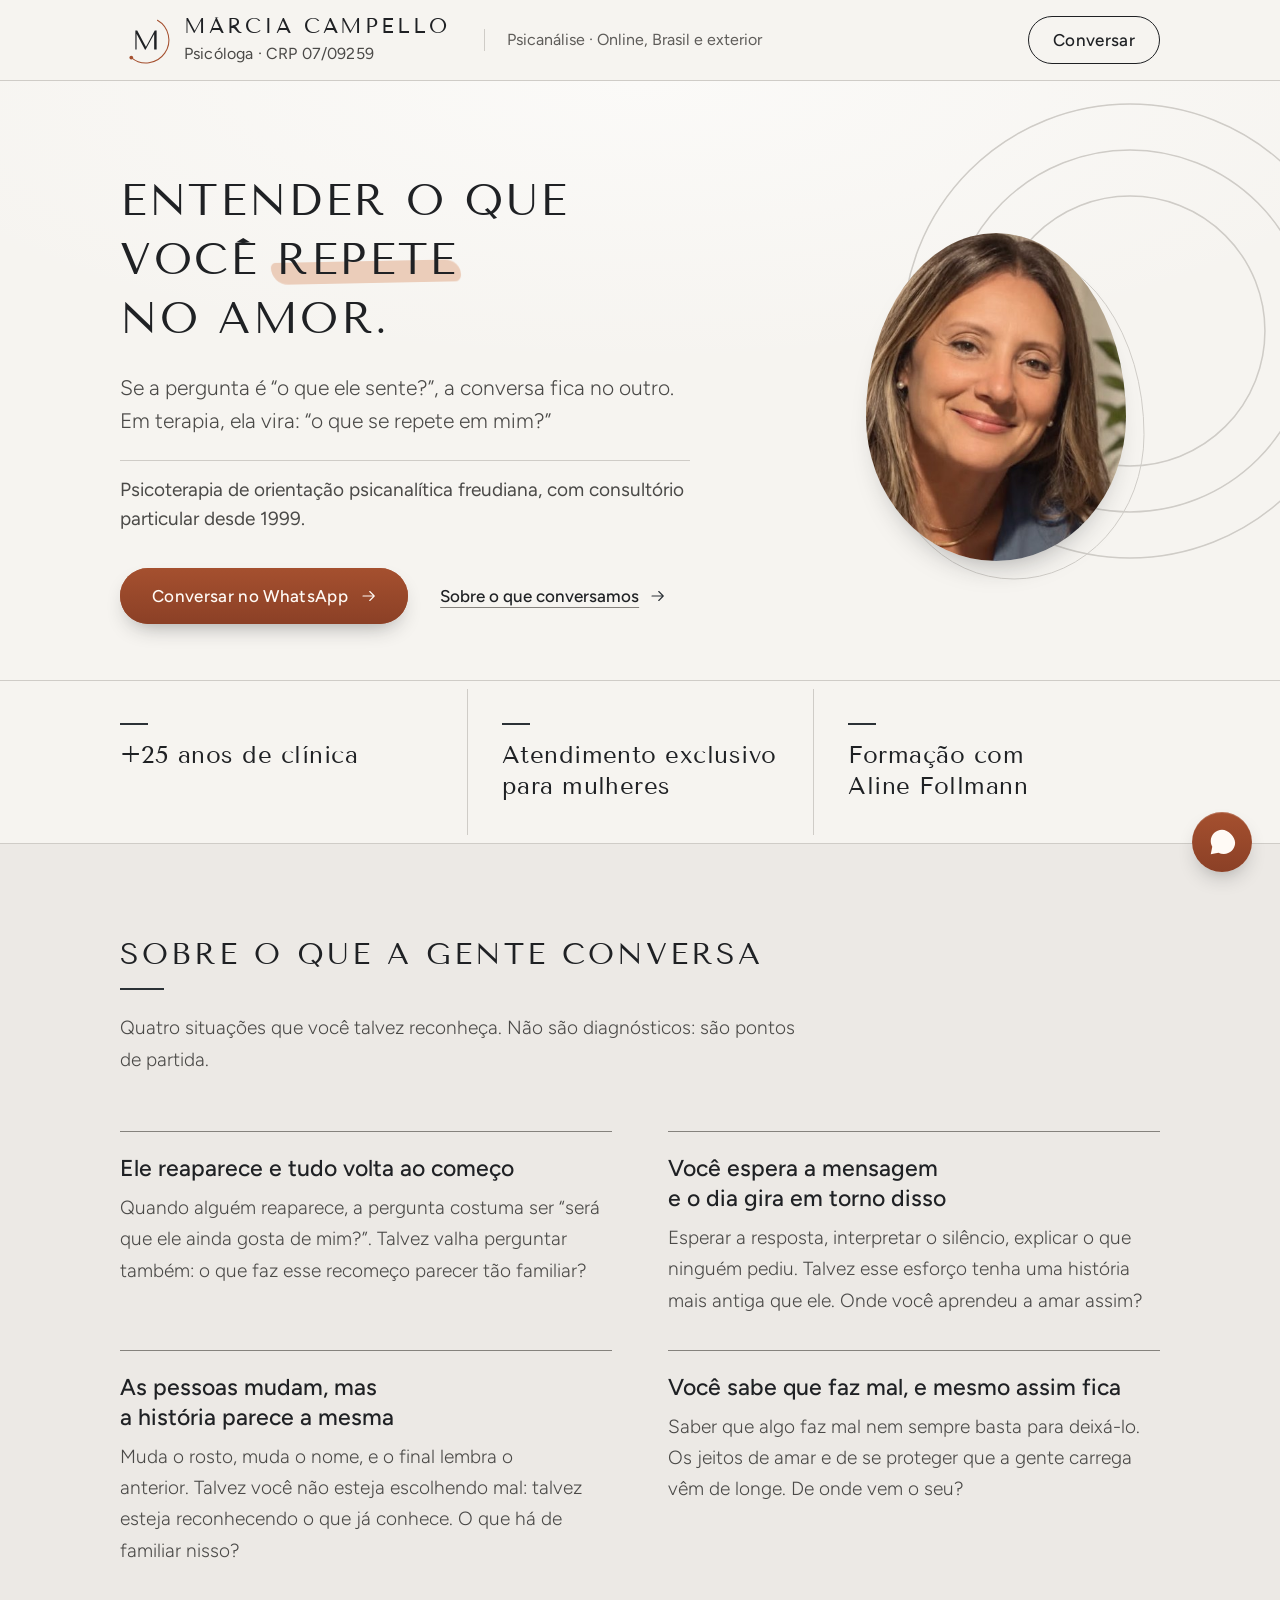
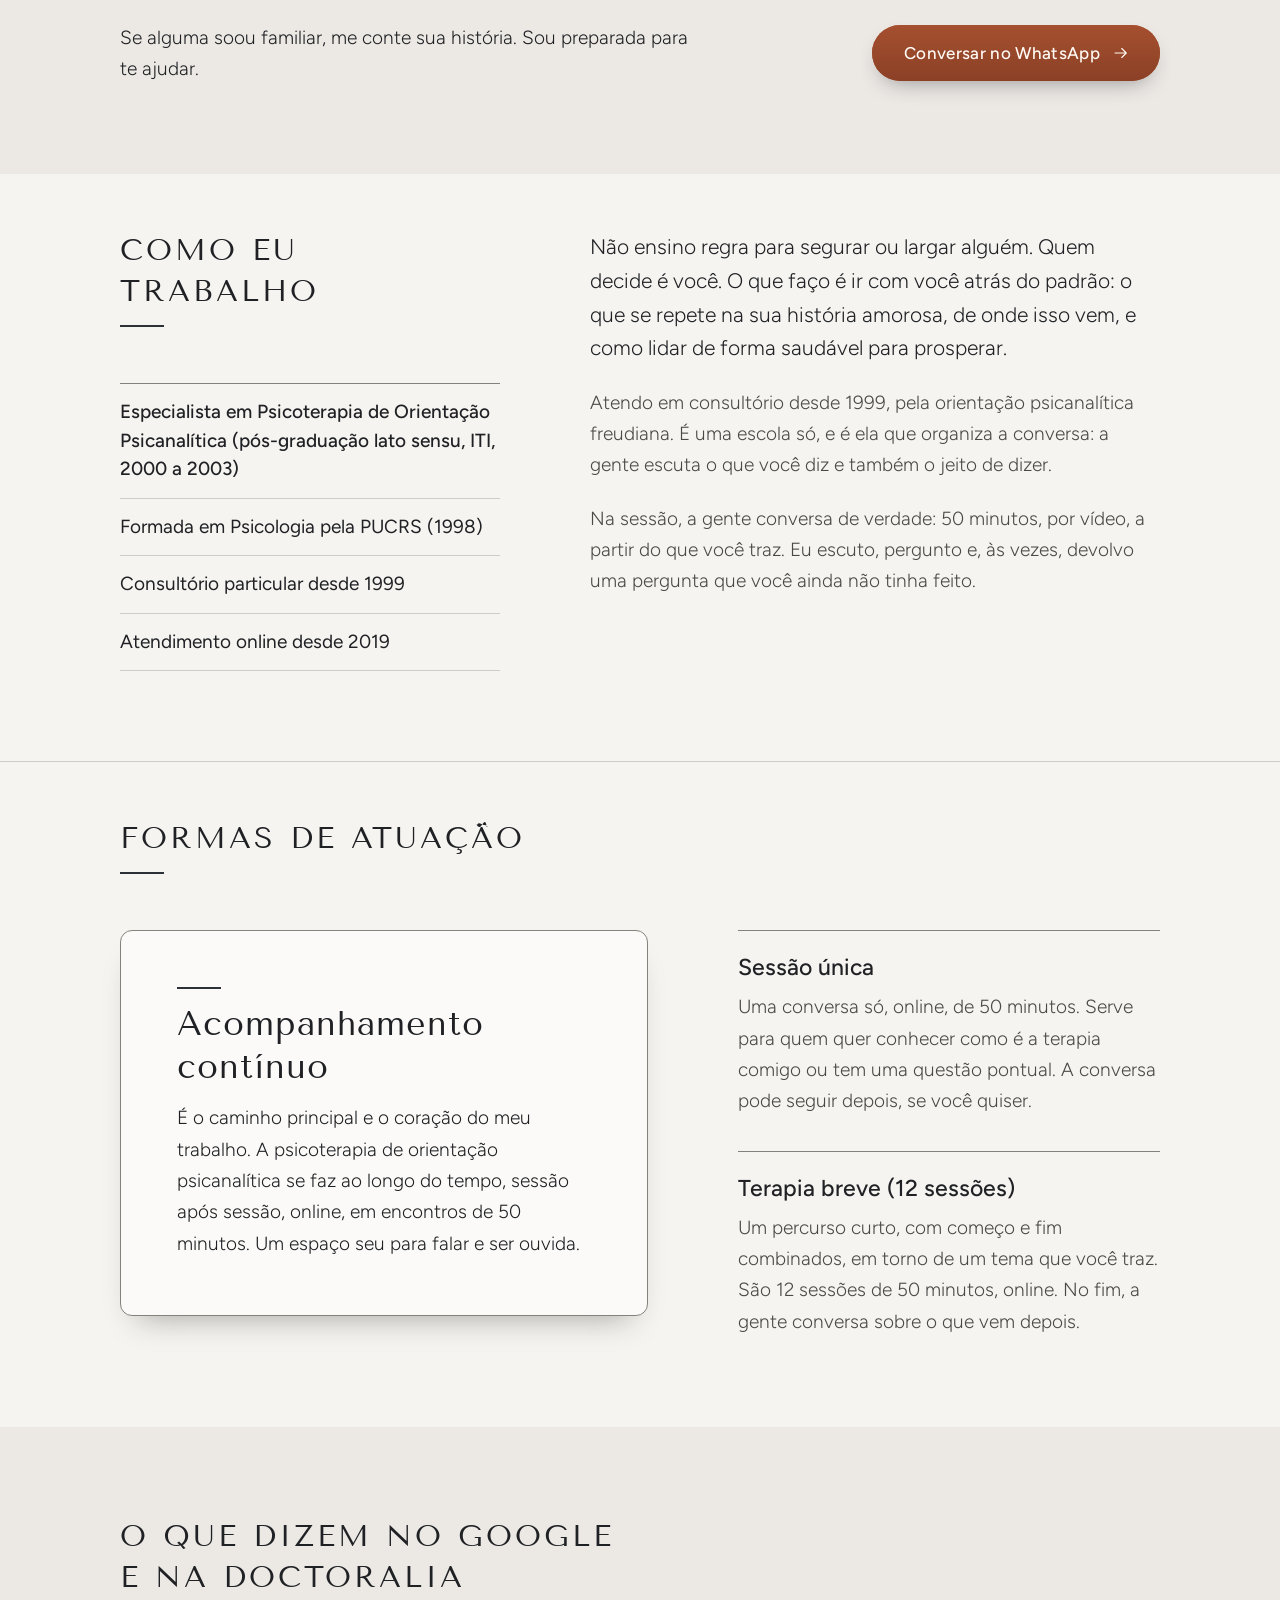
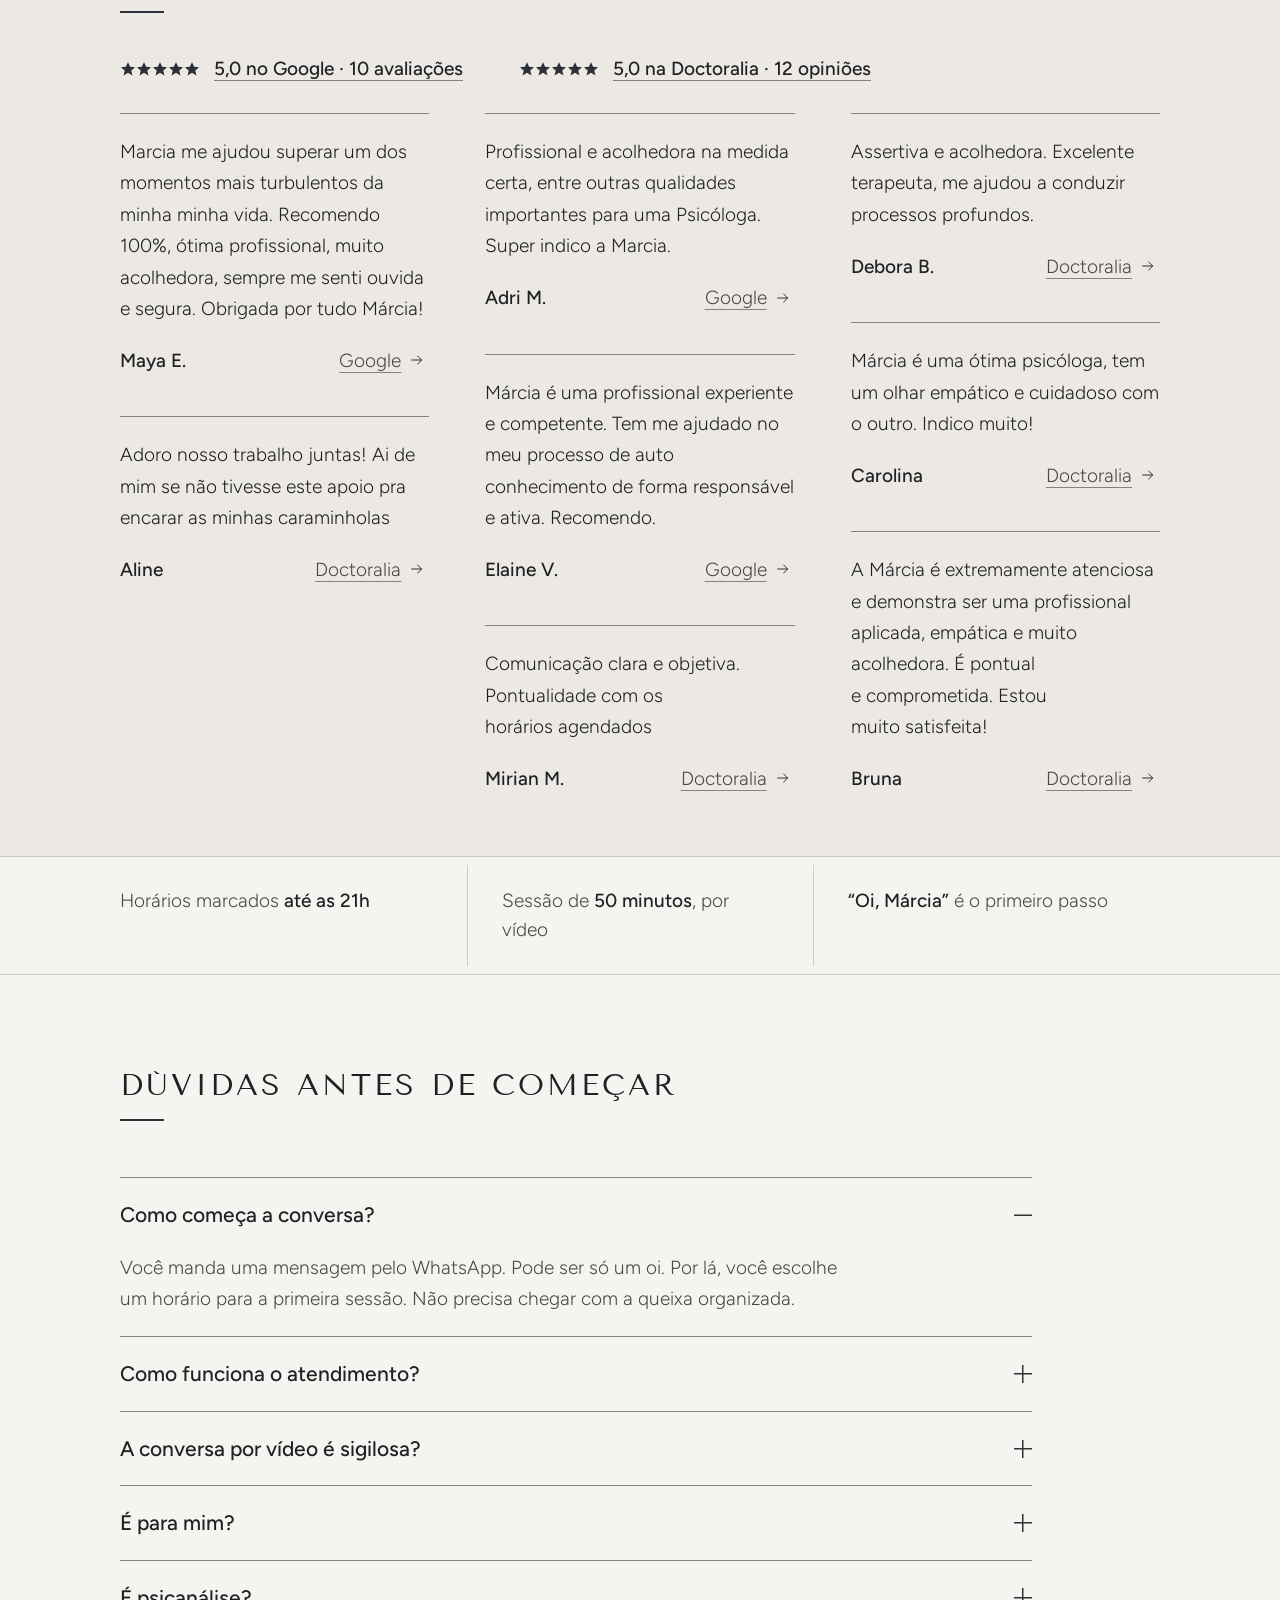
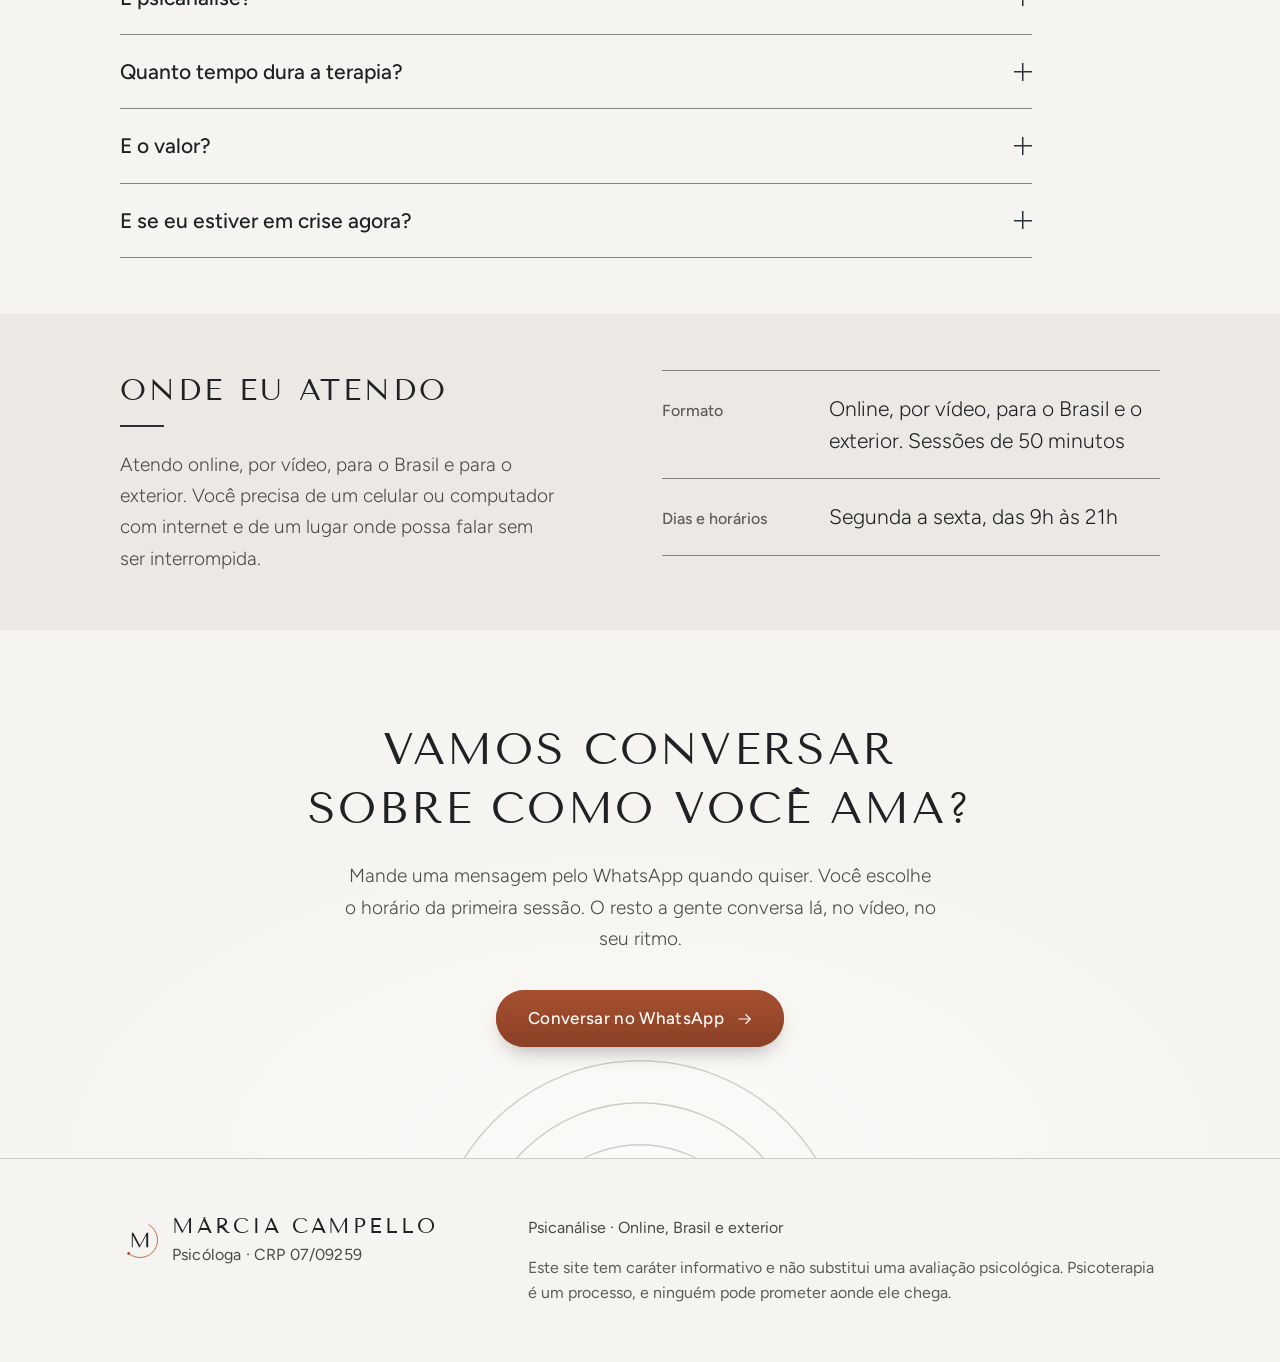
==== index.html @ edd33355 "proposta de cores e imagens" ====
<!doctype html>
<html lang="pt-BR">
<head>
<meta charset="utf-8">
<meta name="viewport" content="width=device-width, initial-scale=1">
<title>Márcia Campello, Psicóloga | Orientação psicanalítica</title>
<!--
Função: site da Márcia Campello (psicóloga, CRP 07/09259), página única na espinha do blueprint de LP de médico. Rodadas 1 a 6: espinha completa (header, hero, autoridade, servicos, porque, formas, prova, beneficios, faq, local, cta-final e rodape; a prova saiu na rodada 4 e voltou na 5 com as avaliações públicas do Google e da Doctoralia, a pedido do Felipe, 20/10/2026), mais o widget de WhatsApp. O texto mora em copy.md (um bloco ## chave por pedaço) e o gabarito verifica.py cobra que o que está aqui bate com ele.
Data: 2026-10-13. Marca: external/doctors/marcia/wiki/concepts/marca-marcia (tokens.css copiado para assets/tokens.css, copia de deploy, não se edita aqui).
Preview com noindex. O noindex sai por último, junto com o domínio.
-->
<meta name="description" content="Psicóloga Márcia Campello (CRP 07/09259). Psicoterapia de orientação psicanalítica para mulheres que querem entender o amor. Online, Brasil e exterior.">
<meta name="robots" content="noindex, nofollow">
<meta name="theme-color" content="#F6F4F0">
<link rel="canonical" href="https://fcamara1109.github.io/marcia-lp/">
<link rel="icon" type="image/svg+xml" href="assets/favicon.svg">
<link rel="icon" type="image/png" sizes="32x32" href="assets/favicon-32.png">
<link rel="apple-touch-icon" href="assets/favicon-180.png">
<meta property="og:type" content="website">
<meta property="og:locale" content="pt_BR">
<meta property="og:site_name" content="Márcia Campello">
<meta property="og:title" content="Entender o que você repete no amor | Márcia Campello, Psicóloga">
<meta property="og:description" content="Psicoterapia de orientação psicanalítica, com consultório desde 1999. Márcia Campello, Psicóloga, CRP 07/09259. Online, Brasil e exterior.">
<meta property="og:url" content="https://fcamara1109.github.io/marcia-lp/">
<meta property="og:image" content="https://fcamara1109.github.io/marcia-lp/assets/og-marcia-1200x630.png">
<meta property="og:image:width" content="1200">
<meta property="og:image:height" content="630">
<meta name="twitter:card" content="summary_large_image">
<meta name="twitter:title" content="Entender o que você repete no amor | Márcia Campello, Psicóloga">
<meta name="twitter:description" content="Psicoterapia de orientação psicanalítica, com consultório desde 1999. Márcia Campello, Psicóloga, CRP 07/09259. Online, Brasil e exterior.">
<meta name="twitter:image" content="https://fcamara1109.github.io/marcia-lp/assets/og-marcia-1200x630.png">

<!-- GTM-PONTO-DE-INSERCAO (head): ainda sem container. Quando o container existir, colar aqui o script do GTM e, logo depois da abertura do body, o noscript. Anotado no README. -->

<link rel="preload" href="assets/fonts/TenorSans.ttf" as="font" type="font/ttf" crossorigin>
<link rel="preload" href="assets/fonts/Figtree.ttf" as="font" type="font/ttf" crossorigin>
<link rel="stylesheet" href="assets/tokens.css">
<noscript><style>button[data-wa],.wafloat{display:none!important}.sticky{display:flex!important}body{padding-bottom:calc(var(--sticky-h) + env(safe-area-inset-bottom))!important}</style></noscript>
<style>
@font-face{font-family:'Tenor Sans';src:url('assets/fonts/TenorSans.ttf') format('truetype');font-weight:400;font-style:normal;font-display:swap}
@font-face{font-family:'Figtree';src:url('assets/fonts/Figtree.ttf') format('truetype');font-weight:300 900;font-style:normal;font-display:swap}

/* ---------- base ---------- */
*{box-sizing:border-box}
html{-webkit-text-size-adjust:100%;scroll-behavior:smooth;scroll-padding-top:96px;scrollbar-color:var(--marcia-hair-forte) var(--marcia-paper-2)}
body{margin:0;background:var(--marcia-paper);color:var(--marcia-ink);font-family:var(--marcia-body);font-weight:var(--marcia-peso-corpo);font-size:var(--marcia-t-corpo);line-height:var(--marcia-lh-corpo);-webkit-font-smoothing:antialiased;font-synthesis:none;padding-bottom:calc(var(--sticky-h) + env(safe-area-inset-bottom))}
::selection{background:var(--marcia-highlight);color:var(--marcia-ink)}
:focus-visible{outline:3px solid var(--marcia-ink);outline-offset:3px}
img{max-width:100%;height:auto}
svg{display:block}
p{margin:0 0 1.1em;max-width:62ch;text-wrap:pretty}
a{color:var(--marcia-accent-deep);text-underline-offset:.2em;text-decoration-thickness:1px}
button{font:inherit;color:inherit}
:root{
  --sticky-h:76px;
  --site-t-item:23px;          /* degrau proprio do site: titulo de item, entre o corpo (19) e o h2 (22 a 30), a 2px ou mais de cada vizinho */
  --wrap-pad:clamp(16px,4vw,40px);
}
.wrap{max-width:1120px;margin:0 auto;padding:0 var(--wrap-pad)}
.pular{position:absolute;left:-9999px;top:8px;z-index:100;background:var(--marcia-ink);color:var(--marcia-paper);padding:12px 18px;border-radius:var(--marcia-r-campo)}
.pular:focus{left:12px}

/* ---------- tipos ---------- */
h1,h2{margin:0;font-family:var(--marcia-display);font-weight:400;text-transform:uppercase;text-wrap:balance;line-height:var(--marcia-lh-titulo)}
h1{font-size:var(--marcia-t-display);letter-spacing:var(--marcia-track-titulo)}
h2{font-size:var(--marcia-t-h2);letter-spacing:var(--marcia-track-h2)}
h3{margin:0 0 var(--marcia-e-1);font-family:var(--marcia-body);font-weight:var(--marcia-peso-botao);font-size:var(--site-t-item);line-height:1.3;text-wrap:balance}
.lede{font-size:var(--marcia-t-lede);line-height:1.6;color:var(--marcia-ink-2)}
.leg{font-size:var(--marcia-t-legenda);line-height:var(--marcia-lh-legenda);font-weight:var(--marcia-peso-legenda);color:var(--marcia-ink-3)}

/* marca-texto: uma palavra por titulo. Entra uma vez, na carga, e para */
.mt{position:relative;display:inline-block;z-index:0;white-space:nowrap}
.mt::before{content:"";position:absolute;z-index:-1;left:-.12em;right:-.06em;bottom:.1em;height:.5em;background:var(--marcia-highlight);border-radius:.15em .5em .2em .55em;transform:rotate(-1.1deg)}
.js .mt::before{animation:mt-entra 1s .3s var(--marcia-ease) both}
@keyframes mt-entra{from{transform:rotate(-1.1deg) scaleX(0);transform-origin:left center}to{transform:rotate(-1.1deg) scaleX(1);transform-origin:left center}}

/* ---------- botao: capsula terracota, um por dobra ---------- */
.btn{position:relative;isolation:isolate;display:inline-flex;align-items:center;justify-content:center;gap:12px;min-height:var(--marcia-toque);padding:17px 30px 17px 32px;border:0;border-radius:var(--marcia-r-btn);font-family:var(--marcia-body);font-weight:var(--marcia-peso-botao);font-size:var(--marcia-t-botao);line-height:1.3;letter-spacing:.02em;color:var(--marcia-on-accent);background-color:var(--marcia-accent);box-shadow:var(--marcia-sombra-btn);cursor:pointer;text-decoration:none;white-space:nowrap;transition:transform var(--marcia-dur) var(--marcia-ease),box-shadow var(--marcia-dur) var(--marcia-ease)}
.btn::before,.btn::after{content:"";position:absolute;inset:0;border-radius:inherit;z-index:-1}
.btn::before{background:var(--marcia-cta-gradient)}
.btn::after{background:var(--marcia-cta-gradient-hover);opacity:0;transition:opacity var(--marcia-dur) var(--marcia-ease)}
.btn:hover{transform:translateY(-2px);box-shadow:var(--marcia-sombra-btn-hover)}
.btn:hover::after{opacity:1}
.btn .seta-b{width:18px;height:18px;flex:none;transition:transform var(--marcia-dur) var(--marcia-ease)}
.btn:hover .seta-b{transform:translateX(4px)}
@media (max-width:480px){.btn{white-space:normal}}
/* link de apoio: texto em tinta, seta em grafite (um dos dois detalhes de grafite da dobra) */
.link-seta{display:inline-flex;align-items:center;gap:10px;min-height:var(--marcia-toque);padding:0 4px;color:var(--marcia-ink);font-size:var(--marcia-t-botao);font-weight:var(--marcia-peso-botao);line-height:1.2;text-decoration:underline;text-decoration-color:var(--marcia-hair-forte);text-decoration-thickness:1px;text-underline-offset:.3em}
.link-seta:hover{text-decoration-thickness:2px}
.link-seta .seta{width:18px;height:18px;flex:none;color:var(--marcia-graphite);transition:transform var(--marcia-dur) var(--marcia-ease)}
.link-seta:hover .seta{transform:translateX(4px)}
.filete-g{display:block;width:44px;height:2px;margin:var(--marcia-e-2) 0 0;background:var(--marcia-graphite)}

/* ---------- wordmark e header ---------- */
.wm{display:inline-block;--wm:21px;text-decoration:none;color:var(--marcia-ink)}
.wm b{display:block;white-space:nowrap;font-family:var(--marcia-display);font-weight:400;font-size:var(--wm);line-height:1.1;letter-spacing:var(--marcia-track-wordmark);text-transform:uppercase}
.wm span{display:block;margin-top:.4em;font-size:max(var(--marcia-t-legenda),calc(var(--wm) * .5));line-height:1.3;font-weight:var(--marcia-peso-legenda);letter-spacing:.01em;color:var(--marcia-ink-2)}
.topo-site{position:sticky;top:0;z-index:40;background:var(--marcia-paper);border-bottom:1px solid var(--marcia-hair)}
.topo-site .wrap{display:flex;align-items:center;justify-content:space-between;gap:var(--marcia-e-3);padding-top:11px;padding-bottom:11px}
.marca{display:flex;align-items:center;gap:12px;text-decoration:none;min-width:0}
.marca img{width:46px;height:46px;flex:none}
.topo-site .linha{display:none;margin:0;max-width:none;padding-left:var(--marcia-e-3);border-left:1px solid var(--marcia-hair);color:var(--marcia-ink-3);font-size:var(--marcia-t-legenda);line-height:1.4;font-weight:var(--marcia-peso-legenda)}
.topo-site .btn-linha{display:none}
.btn-linha{align-items:center;min-height:var(--marcia-toque);padding:9px 24px;border:1px solid var(--marcia-ink);border-radius:var(--marcia-r-btn);background:transparent;color:var(--marcia-ink);font-family:var(--marcia-body);font-weight:var(--marcia-peso-botao);font-size:var(--marcia-t-botao);letter-spacing:.02em;cursor:pointer;transition:background var(--marcia-dur) var(--marcia-ease),color var(--marcia-dur) var(--marcia-ease)}
.btn-linha:hover{background:var(--marcia-ink);color:var(--marcia-paper)}

/* ---------- hero ---------- */
.hero{position:relative;overflow:hidden;padding:var(--marcia-e-4) 0 var(--marcia-e-6)}
.hero .glow{position:absolute;inset:0 0 auto 0;height:75%;background:radial-gradient(90% 90% at 50% 0%,var(--marcia-surface) 0%,transparent 70%);pointer-events:none}
.aneis{position:absolute;pointer-events:none}
.aneis circle{fill:none;stroke:var(--marcia-line);stroke-width:1}
.hero .aneis{right:-150px;top:-40px;width:340px;height:340px}
.hero .wrap{position:relative;display:grid;gap:var(--marcia-e-3)}
.hero h1{max-width:20ch}
.hero .lede{margin:var(--marcia-e-3) 0 0;max-width:30em}
.hero .cred{margin:var(--marcia-e-3) 0 0;padding-top:var(--marcia-e-2);border-top:1px solid var(--marcia-hair);max-width:34em;color:var(--marcia-ink-2);font-size:var(--marcia-t-corpo);font-weight:var(--marcia-peso-legenda);line-height:1.55}
.hero .acoes{display:flex;flex-wrap:wrap;align-items:center;gap:6px 28px;margin-top:var(--marcia-e-4)}
/* celular: o rosto vem antes do H1 (order:-1), pequeno, alinhado a esquerda com o texto. Desktop volta ao lado (order:0) */
.moldura{position:relative;order:-1;width:120px;height:153px;justify-self:start}
.moldura .contorno{position:absolute;left:0;top:0;width:120px;height:153px;overflow:visible;pointer-events:none;z-index:0}
.moldura .contorno path{fill:none;stroke:var(--marcia-line);stroke-width:1;stroke-linecap:round}
.moldura .contorno.d{display:none}
.retrato{position:relative;z-index:1;width:120px;height:153px;border-radius:var(--marcia-r-foto);overflow:hidden;box-shadow:var(--marcia-sombra-foto);background:var(--marcia-paper-2)}
.retrato img{display:block;width:100%;height:100%;object-fit:cover;object-position:50% 22%}

/* ---------- servicos ---------- */
.servicos{background:var(--marcia-paper-2);padding:var(--marcia-e-6) 0}
.servicos .cab{max-width:38em}
.servicos .cab p{margin:var(--marcia-e-3) 0 0;color:var(--marcia-ink-2)}
.itens{list-style:none;margin:var(--marcia-e-5) 0 0;padding:0;display:grid;gap:var(--marcia-e-4) var(--marcia-e-5)}
.item{padding-top:var(--marcia-e-3);border-top:1px solid var(--marcia-hair-forte)}
.item p{margin:0;color:var(--marcia-ink-2)}
.servicos .fecho{margin-top:var(--marcia-e-5);display:grid;gap:var(--marcia-e-3);justify-items:start}
.servicos .fecho p{margin:0;max-width:34em}
/* o .reveal nasce visivel: so some depois que o script confirma que roda */
.reveal{transition:opacity .7s var(--marcia-ease),transform .7s var(--marcia-ease)}
.js .reveal:not(.in){opacity:0;transform:translateY(10px)}

/* ---------- autoridade: 3 fatos dela, logo abaixo do hero. Fonte de titulo (Tenor Sans) e filete de grafite, papel com regua.
   Sem numero grande: "+25 anos" tem o mesmo tamanho da frase, para nao virar o molde de metrica (numero grande, rotulo pequeno) ---------- */
.autoridade{border-top:1px solid var(--marcia-hair);border-bottom:1px solid var(--marcia-hair);padding:var(--marcia-e-1) 0}
.autoridade ul{list-style:none;margin:0;padding:0;display:grid}
.autoridade li{padding:var(--marcia-e-3) 0;border-top:1px solid var(--marcia-hair);font-family:var(--marcia-display);font-size:clamp(20px,2vw,24px);line-height:1.3;letter-spacing:.02em;color:var(--marcia-ink);text-wrap:balance}
.autoridade li:first-child{border-top:0}

/* ---------- beneficios: faixa em papel com regua, depois da prova e antes do faq, 3 respostas a "consigo ser atendida?". Corpo de texto, longe da barra de autoridade ---------- */
.beneficios{border-top:1px solid var(--marcia-hair);border-bottom:1px solid var(--marcia-hair);padding:var(--marcia-e-2) 0}
.beneficios ul{list-style:none;margin:0;padding:0;display:grid}
.beneficios li{padding:var(--marcia-e-2) 0;border-top:1px solid var(--marcia-hair);color:var(--marcia-ink-2);line-height:1.5}
.beneficios li:first-child{border-top:0}
.beneficios b{font-weight:var(--marcia-peso-botao);color:var(--marcia-ink)}

/* ---------- porque: titulo de um lado, voz e credenciais do outro, credencial em regua ---------- */
.porque{padding:var(--marcia-e-5) 0 var(--marcia-e-6)}
.porque .wrap{display:grid;gap:var(--marcia-e-4)}
.porque .texto p{margin:0 0 var(--marcia-e-3);max-width:34em;color:var(--marcia-ink-2)}
.porque .texto p:first-child{font-size:var(--marcia-t-lede);line-height:1.6;color:var(--marcia-ink)}
.creds{list-style:none;margin:0;padding:0;border-top:1px solid var(--marcia-hair-forte);max-width:34em}
.creds li{padding:var(--marcia-e-2) 0;border-bottom:1px solid var(--marcia-hair);color:var(--marcia-ink);font-weight:var(--marcia-peso-legenda);line-height:1.5}
.creds li:first-child{font-weight:var(--marcia-peso-botao)}

/* ---------- formas: tres formas de atuacao, o acompanhamento continuo em destaque (painel claro, titulo em fonte de titulo) e as duas portas de entrada em regua. Sem icone, sem grade de cartoes iguais ---------- */
.formas{border-top:1px solid var(--marcia-hair);padding:var(--marcia-e-5) 0 var(--marcia-e-6)}
.formas .cab{max-width:38em}
.formas-lista{list-style:none;margin:var(--marcia-e-5) 0 0;padding:0;display:grid;gap:var(--marcia-e-4)}
.forma p{margin:0;max-width:34em;color:var(--marcia-ink-2)}
.forma:not(.principal){padding-top:var(--marcia-e-3);border-top:1px solid var(--marcia-hair-forte)}
.principal{padding:var(--marcia-e-4);background:var(--marcia-surface);border:1px solid var(--marcia-hair-forte);border-radius:var(--marcia-r-campo);box-shadow:var(--marcia-sombra-foto)}
.principal h3{margin:var(--marcia-e-2) 0 var(--marcia-e-2);font-family:var(--marcia-display);font-weight:400;font-size:clamp(26px,3vw,34px);letter-spacing:.03em;line-height:1.25}
.principal p{color:var(--marcia-ink)}
.principal .filete-g{margin:0}

/* ---------- prova: o que dizem no Google e na Doctoralia. Texto literal, nome e inicial, sem data. Sem cartao: regua em cima de cada fala.
   Celular: faixa que rola para o lado com a proxima fala aparecendo e uma dica escrita. Desktop: tres colunas, tudo a vista ---------- */
.prova{background:var(--marcia-paper-2);padding:var(--marcia-e-6) 0 var(--marcia-e-5)}
.prova .cab{max-width:38em}
.resumo{list-style:none;margin:var(--marcia-e-4) 0 0;padding:0;display:grid;gap:var(--marcia-e-1)}
.resumo a{display:inline-flex;align-items:center;flex-wrap:wrap;gap:4px 14px;min-height:var(--marcia-toque);color:var(--marcia-ink);font-weight:var(--marcia-peso-botao);text-decoration:underline;text-decoration-color:var(--marcia-hair-forte);text-decoration-thickness:1px;text-underline-offset:.25em}
.resumo a:hover{text-decoration-color:var(--marcia-ink)}
.estrelas{width:80px;height:16px;flex:none;color:var(--marcia-graphite)}
.dica{display:flex;align-items:center;gap:8px;margin:var(--marcia-e-3) 0 var(--marcia-e-1);color:var(--marcia-ink-2)}
.dica svg{width:16px;height:16px;flex:none;color:var(--marcia-graphite)}
.rolagem{margin:0 calc(var(--wrap-pad) * -1);padding:0 var(--wrap-pad) var(--marcia-e-2);overflow-x:auto;scroll-snap-type:x mandatory;scroll-padding-inline:var(--wrap-pad);scrollbar-width:thin;scrollbar-color:var(--marcia-hair-forte) transparent}
.avals{list-style:none;margin:0;padding:0;display:flex;gap:var(--marcia-e-4)}
.aval{flex:0 0 min(82%,340px);scroll-snap-align:start;display:flex;flex-direction:column;justify-content:space-between;gap:var(--marcia-e-2);padding-top:var(--marcia-e-3);border-top:1px solid var(--marcia-hair-forte)}
.aval blockquote{margin:0}
.aval p{margin:0;max-width:none;color:var(--marcia-ink)}
.quem{display:flex;align-items:center;justify-content:space-between;gap:var(--marcia-e-2)}
.nome{font-weight:var(--marcia-peso-botao);color:var(--marcia-ink)}
.quem a{display:inline-flex;align-items:center;gap:8px;min-height:var(--marcia-toque);padding:0 4px;color:var(--marcia-ink-2);text-decoration:underline;text-decoration-color:var(--marcia-hair-forte);text-underline-offset:.25em}
.quem a:hover{color:var(--marcia-ink);text-decoration-color:var(--marcia-ink)}
.quem a svg{width:16px;height:16px;flex:none;color:var(--marcia-graphite)}

/* ---------- faq: details/summary, funciona sem JavaScript. Linha de 44px ou mais ---------- */
.faq{padding:var(--marcia-e-6) 0 var(--marcia-e-5)}
.faq .lista{margin-top:var(--marcia-e-5);max-width:48em;border-bottom:1px solid var(--marcia-hair-forte)}
.faq details{border-top:1px solid var(--marcia-hair-forte)}
.faq summary{display:flex;align-items:center;justify-content:space-between;gap:var(--marcia-e-3);min-height:var(--marcia-toque);padding:var(--marcia-e-3) 0;cursor:pointer;list-style:none;font-size:var(--marcia-t-lede);font-weight:var(--marcia-peso-botao);line-height:1.4;color:var(--marcia-ink)}
.faq summary::-webkit-details-marker{display:none}
.faq summary::after{content:"";flex:none;width:18px;height:18px;color:var(--marcia-graphite);background:linear-gradient(currentColor,currentColor) center/100% 1.5px no-repeat,linear-gradient(currentColor,currentColor) center/1.5px 100% no-repeat;transition:transform var(--marcia-dur) var(--marcia-ease)}
.faq details[open] summary::after{background:linear-gradient(currentColor,currentColor) center/100% 1.5px no-repeat;transform:rotate(180deg)}
.faq summary:hover{color:var(--marcia-accent-deep)}
.faq details p{margin:0;padding:0 0 var(--marcia-e-3);max-width:38em;color:var(--marcia-ink-2)}

/* ---------- local: online, Brasil e exterior ---------- */
.local{background:var(--marcia-paper-2);padding:var(--marcia-e-5) 0}
.local .wrap{display:grid;gap:var(--marcia-e-4)}
.local .cab p{margin:var(--marcia-e-3) 0 0;max-width:34em;color:var(--marcia-ink-2)}
.local dl{margin:0;border-bottom:1px solid var(--marcia-hair-forte)}
.local .linha-l{display:grid;gap:4px;padding:var(--marcia-e-3) 0;border-top:1px solid var(--marcia-hair-forte)}
.local dt{font-size:var(--marcia-t-legenda);font-weight:var(--marcia-peso-botao);line-height:1.4;color:var(--marcia-ink-3)}
.local dd{margin:0;font-size:var(--marcia-t-lede);line-height:1.5;color:var(--marcia-ink)}

/* ---------- cta-final: fecha a descida, mesma gramatica do hero (glow e aneis) ---------- */
.cta-final{position:relative;overflow:hidden;text-align:center;padding:var(--marcia-e-6) 0 calc(var(--marcia-e-6) + var(--marcia-e-3))}
.cta-final .glow{position:absolute;inset:0;background:radial-gradient(70% 90% at 50% 100%,var(--marcia-surface) 0%,transparent 70%);pointer-events:none}
.cta-final .aneis{left:50%;bottom:-320px;width:420px;height:420px;margin-left:-210px}
.cta-final .wrap{position:relative;display:grid;justify-items:center;gap:var(--marcia-e-3)}
.cta-final h2{font-size:var(--marcia-t-display);letter-spacing:var(--marcia-track-titulo);max-width:18em}
.cta-final p{margin:0;max-width:34em;color:var(--marcia-ink-2)}
.cta-final .btn{margin-top:var(--marcia-e-2)}

/* ---------- rodape ---------- */
.rodape{border-top:1px solid var(--marcia-hair);padding:var(--marcia-e-5) 0 var(--marcia-e-5)}
.rodape .wrap{display:grid;gap:var(--marcia-e-3)}
.rodape .id{display:grid;gap:var(--marcia-e-2);align-content:start}
.rodape .esp{color:var(--marcia-ink-2)}
.rodape .marca img{width:40px;height:40px}
.rodape p{margin:0;max-width:52em}

/* ---------- float (desktop) e sticky (mobile) ---------- */
.sticky{position:fixed;left:0;right:0;bottom:0;z-index:50;display:flex;justify-content:center;background:var(--marcia-paper);border-top:1px solid var(--marcia-hair);padding:10px 16px calc(10px + env(safe-area-inset-bottom));box-shadow:0 -12px 24px -18px rgba(31,33,36,.35)}
.sticky .btn{min-width:min(100%,300px)}

@media (min-width:880px){
  body{padding-bottom:0}
  .sticky{display:none}
  .topo-site .wrap{padding-top:14px;padding-bottom:14px}
  .topo-site .btn-linha{display:inline-flex}
  .marca img{width:52px;height:52px}
  .hero{padding:var(--marcia-e-6) 0 var(--marcia-e-5)}
  .hero .aneis{right:-80px;top:20px;width:460px;height:460px}
  .hero .wrap{grid-template-columns:minmax(0,1.2fr) minmax(0,.8fr);gap:var(--marcia-e-6);align-items:center}
  .moldura{order:0;width:260px;height:328px;justify-self:end;margin-right:var(--marcia-e-4)}
  .moldura .contorno.m{display:none}
  .moldura .contorno.d{display:block;width:260px;height:328px}
  .retrato{width:260px;height:328px}
  .itens{grid-template-columns:repeat(2,minmax(0,1fr))}
  .autoridade ul{grid-template-columns:repeat(3,minmax(0,1fr))}
  .autoridade li{padding:var(--marcia-e-4) var(--marcia-e-4);border-top:0;border-left:1px solid var(--marcia-hair)}
  .autoridade li:first-child{border-left:0;padding-left:0}
  .autoridade li::before{content:"";display:block;width:28px;height:2px;margin-bottom:var(--marcia-e-2);background:var(--marcia-graphite)}
  .beneficios{padding:var(--marcia-e-1) 0}
  .beneficios ul{grid-template-columns:repeat(3,minmax(0,1fr))}
  .beneficios li{padding:var(--marcia-e-3) var(--marcia-e-4);border-top:0;border-left:1px solid var(--marcia-hair)}
  .beneficios li:first-child{border-left:0;padding-left:0}
  .formas-lista{grid-template-columns:minmax(0,1.25fr) minmax(0,1fr);grid-template-rows:auto auto;column-gap:var(--marcia-e-6);row-gap:var(--marcia-e-4);align-items:start}
  .principal{grid-row:1 / span 2;padding:var(--marcia-e-5)}
  .resumo{display:flex;flex-wrap:wrap;gap:0 var(--marcia-e-5)}
  .dica{display:none}
  .rolagem{margin:var(--marcia-e-3) 0 0;padding:0;overflow:visible}
  .avals{display:block;columns:3;column-gap:var(--marcia-e-5)}
  .aval{break-inside:avoid;margin-bottom:var(--marcia-e-4)}
  .local .wrap{grid-template-columns:minmax(0,1fr) minmax(0,1.1fr);gap:var(--marcia-e-6);align-items:start}
  .local .linha-l{grid-template-columns:minmax(0,.4fr) minmax(0,1fr);gap:var(--marcia-e-4);align-items:baseline;padding:var(--marcia-e-3) 0}
  .rodape .wrap{grid-template-columns:auto minmax(0,1fr);gap:var(--marcia-e-6);align-items:start}
  .porque .cab{grid-area:cab}
  .porque .texto{grid-area:texto}
  .porque .creds{grid-area:creds}
  .porque .wrap{grid-template-columns:minmax(0,.8fr) minmax(0,1.2fr);grid-template-areas:"cab texto" "creds texto";grid-template-rows:auto 1fr;column-gap:var(--marcia-e-6);row-gap:var(--marcia-e-5);align-items:start}
  .servicos .fecho{grid-template-columns:minmax(0,1fr) auto;align-items:center;gap:var(--marcia-e-5)}
}
@media (min-width:1060px){
  .topo-site .linha{display:block}
  .topo-site .wrap{gap:var(--marcia-e-4)}
  .topo-site .marca{flex:none}
  .topo-site .linha{flex:1;max-width:30em;margin-right:auto}
}
@media (max-width:359px){.wm{--wm:17px}.marca img{width:40px;height:40px}.btn{padding-left:22px;padding-right:22px}}
@media (prefers-reduced-motion:reduce){
  html{scroll-behavior:auto}
  *,*::before,*::after{animation-duration:.01ms!important;animation-delay:0s!important;transition-duration:.01ms!important}
  .js .reveal:not(.in){opacity:1;transform:none}
}
</style>
<style>
/* widget:inicio */
  /* tema do widget — defaults neutros via :where() (especificidade 0) pra que
     um override #wa-modal{...} na LP sempre vença, em qualquer ordem no documento */
  :where(#wa-modal), :where(.wafloat){
    --wa:#25D366;                 /* verde WhatsApp (fixo) */
    --wa-head-a:#3a6ea5;          /* gradiente do header (claro) */
    --wa-head-b:#1f3b5c;          /* gradiente do header (escuro) + texto forte */
    --wa-accent:#f5a623;          /* destaque: foco do input, número em evidência */
    --wa-accent-d:#d98614;
    --wa-band:#eef2f6;            /* faixa clara (barra online) */
    --wa-surface:#fff;
    --wa-line:#e6e6e6;
    --wa-ink:#333;
    --wa-muted:#8a8a8a;
    --wa-head-font:'Poppins',system-ui,sans-serif;
    --wa-body-font:'Montserrat',system-ui,sans-serif;
  }

  /* botão flutuante (gatilho default; opcional) */
  .wafloat{position:fixed;right:22px;bottom:22px;width:56px;height:56px;border-radius:50%;background:var(--wa);
    display:flex;align-items:center;justify-content:center;box-shadow:0 8px 22px rgba(0,0,0,.25);z-index:45;cursor:pointer;border:0;}
  .wafloat svg{width:30px;height:30px;fill:#fff;}

  #wa-modal{border:none;background:transparent;padding:0;max-width:100%;position:fixed;inset:0;margin:auto;height:max-content;overflow:visible;}
  #wa-modal::backdrop{background:rgba(20,20,20,.55);}
  #wa-modal .widget{width:360px;max-width:92vw;background:var(--wa-surface);border-radius:22px;box-shadow:0 30px 70px -25px rgba(0,0,0,.45);overflow:hidden;position:relative;font-family:var(--wa-body-font);color:var(--wa-ink);}
  #wa-modal .wa-close{position:absolute;top:11px;right:13px;z-index:5;width:30px;height:30px;border:none;border-radius:50%;background:rgba(255,255,255,.22);color:#fff;font-size:14px;cursor:pointer;line-height:1;display:grid;place-items:center;}
  #wa-modal .wa-close:hover{background:rgba(255,255,255,.4);}
  #wa-modal .screen{display:none;}
  #wa-modal .screen.active{display:block;animation:wafade .3s ease;}
  @keyframes wafade{from{opacity:0;transform:translateY(6px);}to{opacity:1;transform:none;}}
  #wa-modal .whead{background:linear-gradient(135deg,var(--wa-head-a),var(--wa-head-b));color:#fff;padding:1.15rem 1.25rem 1.25rem;display:flex;align-items:center;gap:.85rem;}
  #wa-modal .avatar{flex:none;width:56px;height:56px;border-radius:50%;position:relative;background:rgba(255,255,255,.18);border:2.5px solid rgba(255,255,255,.85);display:grid;place-items:center;}
  #wa-modal .avatar svg{width:30px;height:30px;}
  #wa-modal .avatar .on{position:absolute;right:1px;bottom:1px;width:13px;height:13px;border-radius:50%;background:var(--wa);border:2.5px solid var(--wa-head-b);}
  #wa-modal .who{display:flex;flex-direction:column;gap:2px;min-width:0;}
  #wa-modal .nm{font-family:var(--wa-head-font);font-weight:700;font-size:1.15rem;letter-spacing:-.01em;}
  #wa-modal .cred{font-size:.72rem;font-weight:500;color:rgba(255,255,255,.92);line-height:1.35;}
  #wa-modal .online{display:flex;align-items:center;gap:.45rem;padding:.55rem 1.25rem;background:var(--wa-band);font-size:.74rem;font-weight:600;color:var(--wa-head-b);}
  #wa-modal .online .dot{width:7px;height:7px;border-radius:50%;background:var(--wa);box-shadow:0 0 0 3px rgba(37,211,102,.25);}
  #wa-modal .wbody{padding:1.2rem 1.25rem 1.4rem;}
  #wa-modal .lead-line{font-family:var(--wa-head-font);font-size:1.3rem;font-weight:600;line-height:1.25;letter-spacing:-.01em;margin-bottom:1rem;color:var(--wa-head-b);}
  #wa-modal .field{display:block;margin-bottom:1rem;}
  #wa-modal .field .lbl{display:block;font-size:.74rem;font-weight:600;color:var(--wa-head-b);margin-bottom:.35rem;}
  #wa-modal .field input{width:100%;height:48px;border-radius:12px;border:1.5px solid var(--wa-line);background:#fff;color:var(--wa-ink);padding:0 .9rem;font-size:1rem;font-family:var(--wa-body-font);outline:none;transition:border-color .15s,box-shadow .15s;}
  #wa-modal .field input::placeholder{color:#b3b3b3;}
  #wa-modal .field input:focus{border-color:var(--wa-accent);box-shadow:0 0 0 3px rgba(245,166,35,.22);}
  #wa-modal .field input.wa-err,#wa-modal .field input.wa-err:focus{border-color:#e5484d;box-shadow:0 0 0 3px rgba(229,72,77,.2);}
  #wa-modal .wa-err-msg{display:block;margin-top:.4rem;font-size:.74rem;font-weight:600;color:#e5484d;line-height:1.35;}
  #wa-modal .btn{width:100%;height:52px;border:none;border-radius:12px;cursor:pointer;display:flex;align-items:center;justify-content:center;gap:.55rem;font-family:var(--wa-head-font);font-size:1rem;font-weight:600;color:#fff;background:var(--wa);transition:filter .15s,transform .1s;}
  #wa-modal .btn:hover{filter:brightness(1.05);}
  #wa-modal .btn:active{transform:translateY(1px);}
  #wa-modal .btn .wa-ic{width:21px;height:21px;}
  #wa-modal .warn-body{padding:1.2rem 1.25rem 1.4rem;}
  #wa-modal .notice{background:#FFF4E8;border:1.5px solid #FFD8AC;border-radius:16px;padding:1.15rem 1.2rem 1.25rem;margin-bottom:1.1rem;}
  #wa-modal .notice-head{display:inline-flex;align-items:center;gap:.55rem;padding:.5rem .95rem;margin-bottom:.95rem;border-radius:999px;background:var(--wa-accent-d);color:#fff;font-family:var(--wa-head-font);font-weight:700;font-size:.98rem;letter-spacing:.01em;}
  #wa-modal .notice-head .ic{width:1.2rem;height:1.2rem;}
  #wa-modal .notice p{font-size:1rem;line-height:1.55;color:var(--wa-ink);margin:0 0 .65rem;}
  #wa-modal .notice p:last-child{margin-bottom:0;}
  #wa-modal .notice b{font-weight:700;}
  #wa-modal .notice .num{font-family:var(--wa-head-font);font-weight:700;color:var(--wa-accent-d);white-space:nowrap;}
  #wa-modal .num-reinforce{text-align:center;font-size:.9rem;color:var(--wa-accent-d);margin:.8rem 0 0;}
  #wa-modal .num-reinforce b{font-family:var(--wa-head-font);font-weight:700;color:var(--wa-head-b);white-space:nowrap;}
  #wa-modal .back{display:block;width:100%;text-align:center;margin-top:.75rem;background:none;border:none;color:var(--wa-muted);font-size:.8rem;cursor:pointer;font-family:var(--wa-body-font);}
  #wa-modal .back:hover{color:var(--wa-head-b);}

/* tema Marcia sobre o widget canonico. Os --wa-* tem especificidade 0 la em cima, este bloco sempre vence.
   Fonte maior (publico 50+: piso de 15px), Tenor Sans sem negrito sintetico e alvos de 44px. */
#wa-modal,.wafloat{
  --wa:#25D366;
  --wa-head-a:var(--marcia-accent);--wa-head-b:var(--marcia-accent-deep);
  --wa-accent:var(--marcia-accent);--wa-accent-d:var(--marcia-accent-deep);
  --wa-band:var(--marcia-paper-2);--wa-surface:var(--marcia-surface);--wa-line:var(--marcia-hair-forte);
  --wa-ink:var(--marcia-ink);--wa-muted:var(--marcia-ink-3);
  --wa-head-font:var(--marcia-display);--wa-body-font:var(--marcia-body);
}
#wa-modal::backdrop{background:rgba(31,33,36,.55)}
#wa-modal .widget{box-shadow:var(--marcia-sombra-foto)}
#wa-modal .wa-close{width:44px;height:44px;top:8px;right:8px;font-size:16px}
#wa-modal .nm{font-weight:400;font-size:1.25rem;letter-spacing:.06em;text-transform:uppercase}
#wa-modal .cred{font-size:.9375rem;font-weight:400}
#wa-modal .online{font-size:.9375rem;font-weight:500;color:var(--marcia-ink)}
#wa-modal .lead-line{font-weight:400;font-size:1.4rem;letter-spacing:.02em;line-height:1.3}
#wa-modal .field .lbl{font-size:1rem;font-weight:500;color:var(--marcia-ink)}
#wa-modal .field input{font-size:1.125rem;height:52px;border-color:var(--marcia-hair-forte)}
#wa-modal .field input::placeholder{color:var(--marcia-ink-3)}
#wa-modal .field input:focus{border-color:var(--marcia-ink);box-shadow:0 0 0 3px rgba(165,80,47,.3)}
#wa-modal .wa-err-msg{font-size:1rem;font-weight:500;color:var(--marcia-erro)}
#wa-modal .field input.wa-err,#wa-modal .field input.wa-err:focus{border-color:var(--marcia-erro);box-shadow:0 0 0 3px rgba(160,58,52,.2)}
#wa-modal .btn{font-family:var(--marcia-body);font-weight:500;font-size:1.0625rem;letter-spacing:.01em;color:var(--marcia-on-accent);background:var(--marcia-cta-gradient);box-shadow:var(--marcia-sombra-btn)}
#wa-modal .btn .wa-ic{fill:currentColor}
#wa-modal .notice{background:var(--marcia-paper);border-color:var(--marcia-hair-forte)}
#wa-modal .notice-head{font-family:var(--marcia-body);font-weight:500;font-size:1rem;letter-spacing:.02em}
#wa-modal .notice p{font-size:1.0625rem}
#wa-modal .notice .num,#wa-modal .num-reinforce b{font-family:var(--marcia-body);font-weight:500}
#wa-modal .num-reinforce{font-size:1rem;color:var(--marcia-ink-2)}
#wa-modal .back{font-size:1rem;min-height:44px;color:var(--marcia-ink-2)}
/* float do desktop: terracota da marca, so a partir de 880px (no celular quem assume e o sticky) */
.wafloat{display:none;right:28px;bottom:28px;width:60px;height:60px;background:var(--marcia-cta-gradient);box-shadow:var(--marcia-sombra-btn);transition:transform var(--marcia-dur) var(--marcia-ease),box-shadow var(--marcia-dur) var(--marcia-ease)}
.wafloat svg{fill:var(--marcia-on-accent)}
.wafloat:hover{transform:translateY(-2px);box-shadow:var(--marcia-sombra-btn-hover)}
@media (min-width:880px){.wafloat{display:flex}}
@media (prefers-reduced-motion:reduce){#wa-modal .screen.active{animation:none}}
/* widget:fim */
</style>
</head>
<body>
<!-- GTM-PONTO-DE-INSERCAO (body): o noscript do GTM entra aqui, logo na abertura do body. -->
<script>document.documentElement.classList.add('js');</script>
<a class="pular" href="#conteudo">Pular para o conteúdo</a>

<header class="topo-site" data-bloco="header">
  <div class="wrap">
    <a class="marca" href="#conteudo" aria-label="Márcia Campello, Psicóloga · CRP 07/09259">
      <img src="assets/simbolo-cor.svg" width="52" height="52" alt="" decoding="async">
      <span class="wm"><b>Márcia Campello</b><span>Psicóloga · CRP 07/09259</span></span>
    </a>
    <p class="linha">Psicanálise · Online, Brasil e exterior</p>
    <button class="btn-linha" type="button" data-wa>Conversar</button>
  </div>
</header>

<main id="conteudo">

<section class="hero" data-bloco="hero">
  <div class="glow"></div>
  <svg class="aneis" viewBox="0 0 300 300" aria-hidden="true"><circle cx="150" cy="150" r="148"/><circle cx="150" cy="150" r="118"/><circle cx="150" cy="150" r="88"/></svg>
  <div class="wrap">
    <div class="copia">
      <h1>Entender o que você <span class="mt">repete</span> no amor.</h1>
      <p class="lede">Se a pergunta é “o que ele sente?”, a conversa fica no outro. Em terapia, ela vira: “o que se repete em mim?”</p>
      <p class="cred">Psicoterapia de orientação psicanalítica freudiana, com consultório particular desde 1999.</p>
      <div class="acoes">
        <button class="btn" type="button" data-wa>Conversar no WhatsApp <svg class="seta-b" viewBox="0 0 24 24" aria-hidden="true"><path d="M4 12h15M13 6l6 6-6 6" fill="none" stroke="currentColor" stroke-width="1.5" stroke-linecap="round" stroke-linejoin="round"/></svg></button>
        <a class="link-seta" href="#servicos">Sobre o que conversamos <svg class="seta" viewBox="0 0 24 24" aria-hidden="true"><path d="M4 12h15M13 6l6 6-6 6" fill="none" stroke="currentColor" stroke-width="1.5" stroke-linecap="round" stroke-linejoin="round"/></svg></a>
      </div>
    </div>
    <!-- PLACEHOLDER: foto provisória (marcia-busto.jpg, teste de layout). Ensaio previsto: tricô cinza, gola alta branca, luz natural de janela, madeira e plantas. A foto sai trocando o arquivo, a moldura já está na proporção final. -->
    <div class="moldura">
      <svg class="contorno m" viewBox="0 0 176 224" aria-hidden="true"><path transform="translate(14 14)" d="M0,125.4A88,125.4 0 0 1 176,125.4A88,98.6 0 0 1 0,125.4Z"/></svg>
      <svg class="contorno d" viewBox="0 0 260 328" aria-hidden="true"><path transform="translate(18 18)" d="M0,183.7A130,183.7 0 0 1 260,183.7A130,144.3 0 0 1 0,183.7Z"/></svg>
      <div class="retrato"><img src="fotos/marcia-busto.jpg" width="385" height="700" alt="Márcia Campello, psicóloga, de cabelo solto e sorrindo, com blusa azul acinzentada e plantas ao fundo." fetchpriority="high"></div>
    </div>
  </div>
</section>

<section class="autoridade" data-bloco="autoridade" aria-label="Quem atende">
  <div class="wrap">
    <ul>
      <li>+25 anos de clínica</li>
      <li>Atendimento exclusivo para mulheres</li>
      <li>Formação com Aline Follmann</li>
    </ul>
  </div>
</section>

<section class="servicos" id="servicos" data-bloco="servicos">
  <div class="wrap">
    <div class="cab">
      <h2>Sobre o que a gente conversa</h2>
      <span class="filete-g" role="presentation"></span>
      <p>Quatro situações que você talvez reconheça. Não são diagnósticos: são pontos de partida.</p>
    </div>
    <ul class="itens">
      <li class="item reveal"><h3>Ele reaparece e tudo volta ao começo</h3><p>Quando alguém reaparece, a pergunta costuma ser “será que ele ainda gosta de mim?”. Talvez valha perguntar também: o que faz esse recomeço parecer tão familiar?</p></li>
      <li class="item reveal"><h3>Você espera a mensagem e o dia gira em torno disso</h3><p>Esperar a resposta, interpretar o silêncio, explicar o que ninguém pediu. Talvez esse esforço tenha uma história mais antiga que ele. Onde você aprendeu a amar assim?</p></li>
      <li class="item reveal"><h3>As pessoas mudam, mas a história parece a mesma</h3><p>Muda o rosto, muda o nome, e o final lembra o anterior. Talvez você não esteja escolhendo mal: talvez esteja reconhecendo o que já conhece. O que há de familiar nisso?</p></li>
      <li class="item reveal"><h3>Você sabe que faz mal, e mesmo assim fica</h3><p>Saber que algo faz mal nem sempre basta para deixá-lo. Os jeitos de amar e de se proteger que a gente carrega vêm de longe. De onde vem o seu?</p></li>
    </ul>
    <div class="fecho">
      <p>Se alguma soou familiar, me conte sua história. Sou preparada para te ajudar.</p>
      <button class="btn" type="button" data-wa>Conversar no WhatsApp <svg class="seta-b" viewBox="0 0 24 24" aria-hidden="true"><path d="M4 12h15M13 6l6 6-6 6" fill="none" stroke="currentColor" stroke-width="1.5" stroke-linecap="round" stroke-linejoin="round"/></svg></button>
    </div>
  </div>
</section>

<section class="porque" data-bloco="porque">
  <div class="wrap">
    <div class="cab">
      <h2>Como eu trabalho</h2>
      <span class="filete-g" role="presentation"></span>
    </div>
    <div class="texto">
      <p>Não ensino regra para segurar ou largar alguém. Quem decide é você. O que faço é ir com você atrás do padrão: o que se repete na sua história amorosa, de onde isso vem, e como lidar de forma saudável para prosperar.</p>
      <p>Atendo em consultório desde 1999, pela orientação psicanalítica freudiana. É uma escola só, e é ela que organiza a conversa: a gente escuta o que você diz e também o jeito de dizer.</p>
      <p>Na sessão, a gente conversa de verdade: 50 minutos, por vídeo, a partir do que você traz. Eu escuto, pergunto e, às vezes, devolvo uma pergunta que você ainda não tinha feito.</p>
    </div>
    <ul class="creds">
      <li>Especialista em Psicoterapia de Orientação Psicanalítica (pós-graduação lato sensu, ITI, 2000 a 2003)</li>
      <li>Formada em Psicologia pela PUCRS (1998)</li>
      <li>Consultório particular desde 1999</li>
      <li>Atendimento online desde 2019</li>
    </ul>
  </div>
</section>

<section class="formas" data-bloco="formas">
  <div class="wrap">
    <div class="cab">
      <h2>Formas de atuação</h2>
      <span class="filete-g" role="presentation"></span>
    </div>
    <ul class="formas-lista">
      <li class="forma principal reveal" data-principal><span class="filete-g" role="presentation"></span><h3>Acompanhamento contínuo</h3><p>É o caminho principal e o coração do meu trabalho. A psicoterapia de orientação psicanalítica se faz ao longo do tempo, sessão após sessão, online, em encontros de 50 minutos. Um espaço seu para falar e ser ouvida.</p></li>
      <li class="forma reveal"><h3>Sessão única</h3><p>Uma conversa só, online, de 50 minutos. Serve para quem quer conhecer como é a terapia comigo ou tem uma questão pontual. A conversa pode seguir depois, se você quiser.</p></li>
      <li class="forma reveal"><h3>Terapia breve (12 sessões)</h3><p>Um percurso curto, com começo e fim combinados, em torno de um tema que você traz. São 12 sessões de 50 minutos, online. No fim, a gente conversa sobre o que vem depois.</p></li>
    </ul>
  </div>
</section>

<section class="prova" data-bloco="prova">
  <div class="wrap">
    <div class="cab">
      <h2>O que dizem no Google e na Doctoralia</h2>
      <span class="filete-g" role="presentation"></span>
    </div>
    <ul class="resumo">
      <li><a href="https://maps.google.com/?cid=2418777262544538072" target="_blank" rel="noopener"><svg class="estrelas" viewBox="0 0 100 20" role="img" aria-label="5 de 5 estrelas"><g fill="currentColor"><g transform="translate(0 0)"><path d="M10 1.5l2.6 5.7 6.2.6-4.7 4.1 1.4 6.1-5.5-3.2-5.5 3.2 1.4-6.1L1.2 7.8l6.2-.6z"/></g><g transform="translate(20 0)"><path d="M10 1.5l2.6 5.7 6.2.6-4.7 4.1 1.4 6.1-5.5-3.2-5.5 3.2 1.4-6.1L1.2 7.8l6.2-.6z"/></g><g transform="translate(40 0)"><path d="M10 1.5l2.6 5.7 6.2.6-4.7 4.1 1.4 6.1-5.5-3.2-5.5 3.2 1.4-6.1L1.2 7.8l6.2-.6z"/></g><g transform="translate(60 0)"><path d="M10 1.5l2.6 5.7 6.2.6-4.7 4.1 1.4 6.1-5.5-3.2-5.5 3.2 1.4-6.1L1.2 7.8l6.2-.6z"/></g><g transform="translate(80 0)"><path d="M10 1.5l2.6 5.7 6.2.6-4.7 4.1 1.4 6.1-5.5-3.2-5.5 3.2 1.4-6.1L1.2 7.8l6.2-.6z"/></g></g></svg><span>5,0 no Google · 10 avaliações</span></a></li>
      <li><a href="https://www.doctoralia.com.br/marcia-campello/psicologo/garopaba" target="_blank" rel="noopener"><svg class="estrelas" viewBox="0 0 100 20" role="img" aria-label="5 de 5 estrelas"><g fill="currentColor"><g transform="translate(0 0)"><path d="M10 1.5l2.6 5.7 6.2.6-4.7 4.1 1.4 6.1-5.5-3.2-5.5 3.2 1.4-6.1L1.2 7.8l6.2-.6z"/></g><g transform="translate(20 0)"><path d="M10 1.5l2.6 5.7 6.2.6-4.7 4.1 1.4 6.1-5.5-3.2-5.5 3.2 1.4-6.1L1.2 7.8l6.2-.6z"/></g><g transform="translate(40 0)"><path d="M10 1.5l2.6 5.7 6.2.6-4.7 4.1 1.4 6.1-5.5-3.2-5.5 3.2 1.4-6.1L1.2 7.8l6.2-.6z"/></g><g transform="translate(60 0)"><path d="M10 1.5l2.6 5.7 6.2.6-4.7 4.1 1.4 6.1-5.5-3.2-5.5 3.2 1.4-6.1L1.2 7.8l6.2-.6z"/></g><g transform="translate(80 0)"><path d="M10 1.5l2.6 5.7 6.2.6-4.7 4.1 1.4 6.1-5.5-3.2-5.5 3.2 1.4-6.1L1.2 7.8l6.2-.6z"/></g></g></svg><span>5,0 na Doctoralia · 12 opiniões</span></a></li>
    </ul>
    <p class="dica leg">Deslize para o lado para ler as demais <svg viewBox="0 0 24 24" aria-hidden="true"><path d="M4 12h15M13 6l6 6-6 6" fill="none" stroke="currentColor" stroke-width="1.5" stroke-linecap="round" stroke-linejoin="round"/></svg></p>
    <div class="rolagem" tabindex="0" role="region" aria-label="Avaliações, role para o lado">
      <ul class="avals">
        <li class="aval"><blockquote><p>Marcia me ajudou superar um dos momentos mais turbulentos da minha minha vida. Recomendo 100%, ótima profissional, muito acolhedora, sempre me senti ouvida e segura. Obrigada por tudo Márcia!</p></blockquote><div class="quem"><span class="nome">Maya E.</span><a href="https://maps.google.com/?cid=2418777262544538072" target="_blank" rel="noopener" aria-label="Ver a avaliação de Maya E. no Google (abre em nova aba)">Google<svg viewBox="0 0 24 24" aria-hidden="true"><path d="M4 12h15M13 6l6 6-6 6" fill="none" stroke="currentColor" stroke-width="1.5" stroke-linecap="round" stroke-linejoin="round"/></svg></a></div></li>
        <li class="aval"><blockquote><p>Adoro nosso trabalho juntas! Ai de mim se não tivesse este apoio pra encarar as minhas caraminholas</p></blockquote><div class="quem"><span class="nome">Aline</span><a href="https://www.doctoralia.com.br/marcia-campello/psicologo/garopaba" target="_blank" rel="noopener" aria-label="Ver a avaliação de Aline no Doctoralia (abre em nova aba)">Doctoralia<svg viewBox="0 0 24 24" aria-hidden="true"><path d="M4 12h15M13 6l6 6-6 6" fill="none" stroke="currentColor" stroke-width="1.5" stroke-linecap="round" stroke-linejoin="round"/></svg></a></div></li>
        <li class="aval"><blockquote><p>Profissional e acolhedora na medida certa, entre outras qualidades importantes para uma Psicóloga. Super indico a Marcia.</p></blockquote><div class="quem"><span class="nome">Adri M.</span><a href="https://maps.google.com/?cid=2418777262544538072" target="_blank" rel="noopener" aria-label="Ver a avaliação de Adri M. no Google (abre em nova aba)">Google<svg viewBox="0 0 24 24" aria-hidden="true"><path d="M4 12h15M13 6l6 6-6 6" fill="none" stroke="currentColor" stroke-width="1.5" stroke-linecap="round" stroke-linejoin="round"/></svg></a></div></li>
        <li class="aval"><blockquote><p>Márcia é uma profissional experiente e competente. Tem me ajudado no meu processo de auto conhecimento de forma responsável e ativa. Recomendo.</p></blockquote><div class="quem"><span class="nome">Elaine V.</span><a href="https://maps.google.com/?cid=2418777262544538072" target="_blank" rel="noopener" aria-label="Ver a avaliação de Elaine V. no Google (abre em nova aba)">Google<svg viewBox="0 0 24 24" aria-hidden="true"><path d="M4 12h15M13 6l6 6-6 6" fill="none" stroke="currentColor" stroke-width="1.5" stroke-linecap="round" stroke-linejoin="round"/></svg></a></div></li>
        <li class="aval"><blockquote><p>Comunicação clara e objetiva. Pontualidade com os horários agendados</p></blockquote><div class="quem"><span class="nome">Mirian M.</span><a href="https://www.doctoralia.com.br/marcia-campello/psicologo/garopaba" target="_blank" rel="noopener" aria-label="Ver a avaliação de Mirian M. no Doctoralia (abre em nova aba)">Doctoralia<svg viewBox="0 0 24 24" aria-hidden="true"><path d="M4 12h15M13 6l6 6-6 6" fill="none" stroke="currentColor" stroke-width="1.5" stroke-linecap="round" stroke-linejoin="round"/></svg></a></div></li>
        <li class="aval"><blockquote><p>Assertiva e acolhedora. Excelente terapeuta, me ajudou a conduzir processos profundos.</p></blockquote><div class="quem"><span class="nome">Debora B.</span><a href="https://www.doctoralia.com.br/marcia-campello/psicologo/garopaba" target="_blank" rel="noopener" aria-label="Ver a avaliação de Debora B. no Doctoralia (abre em nova aba)">Doctoralia<svg viewBox="0 0 24 24" aria-hidden="true"><path d="M4 12h15M13 6l6 6-6 6" fill="none" stroke="currentColor" stroke-width="1.5" stroke-linecap="round" stroke-linejoin="round"/></svg></a></div></li>
        <li class="aval"><blockquote><p>Márcia é uma ótima psicóloga, tem um olhar empático e cuidadoso com o outro. Indico muito!</p></blockquote><div class="quem"><span class="nome">Carolina</span><a href="https://www.doctoralia.com.br/marcia-campello/psicologo/garopaba" target="_blank" rel="noopener" aria-label="Ver a avaliação de Carolina no Doctoralia (abre em nova aba)">Doctoralia<svg viewBox="0 0 24 24" aria-hidden="true"><path d="M4 12h15M13 6l6 6-6 6" fill="none" stroke="currentColor" stroke-width="1.5" stroke-linecap="round" stroke-linejoin="round"/></svg></a></div></li>
        <li class="aval"><blockquote><p>A Márcia é extremamente atenciosa e demonstra ser uma profissional aplicada, empática e muito acolhedora. É pontual e comprometida. Estou muito satisfeita!</p></blockquote><div class="quem"><span class="nome">Bruna</span><a href="https://www.doctoralia.com.br/marcia-campello/psicologo/garopaba" target="_blank" rel="noopener" aria-label="Ver a avaliação de Bruna no Doctoralia (abre em nova aba)">Doctoralia<svg viewBox="0 0 24 24" aria-hidden="true"><path d="M4 12h15M13 6l6 6-6 6" fill="none" stroke="currentColor" stroke-width="1.5" stroke-linecap="round" stroke-linejoin="round"/></svg></a></div></li>
      </ul>
    </div>
  </div>
</section>

<section class="beneficios" data-bloco="beneficios" aria-label="Como funciona o atendimento">
  <div class="wrap">
    <ul>
      <li>Horários marcados <b>até as 21h</b></li>
      <li>Sessão de <b>50 minutos</b>, por vídeo</li>
      <li><b>“Oi, Márcia”</b> é o primeiro passo</li>
    </ul>
  </div>
</section>

<section class="faq" data-bloco="faq">
  <div class="wrap">
    <h2>Dúvidas antes de começar</h2>
    <span class="filete-g" role="presentation"></span>
    <div class="lista">
      <details open><summary>Como começa a conversa?</summary><p>Você manda uma mensagem pelo WhatsApp. Pode ser só um oi. Por lá, você escolhe um horário para a primeira sessão. Não precisa chegar com a queixa organizada.</p></details>
      <details><summary>Como funciona o atendimento?</summary><p>As sessões são por vídeo e duram 50 minutos. Atendo de segunda a sexta, das 9h às 21h. Você precisa de internet e de um lugar onde possa falar sem ser interrompida.</p></details>
      <details><summary>A conversa por vídeo é sigilosa?</summary><p>Sim. Guardar sigilo é um dever da psicóloga, previsto no Código de Ética da psicologia. Antes de começarmos, explico como cuido disso no atendimento por vídeo. Para a conversa ficar reservada, cada uma de nós fica num lugar onde ninguém ouça.</p></details>
      <details><summary>É para mim?</summary><p>Atendo mulheres adultas. É para você se certas escolhas no amor soam familiares demais e você quer entender por quê. Se procura uma regra para segurar ou largar alguém, não é isso que faço.</p></details>
      <details><summary>É psicanálise?</summary><p>É psicoterapia de orientação psicanalítica freudiana. Na prática, a conversa não fica só no que aconteceu esta semana: vai atrás da história que vem antes. Eu me apresento como psicóloga, CRP 07/09259.</p></details>
      <details><summary>Quanto tempo dura a terapia?</summary><p>Não dá para prever, porque depende da história de cada pessoa. O que posso dizer é como começa: sessões de 50 minutos, e a gente vai conversando sobre o ritmo ao longo do caminho.</p></details>
      <details><summary>E o valor?</summary><p>Informo por mensagem, quando você perguntar, antes de começar. Pode perguntar já na primeira conversa pelo WhatsApp. Assim você decide sabendo.</p></details>
      <details><summary>E se eu estiver em crise agora?</summary><p>Se você está em risco agora, ligue para o SAMU, 192, ou para o CVV, 188. O WhatsApp deste site serve para marcar a conversa, não para emergência.</p></details>
    </div>
  </div>
</section>

<section class="local" data-bloco="local">
  <div class="wrap">
    <div class="cab">
      <h2>Onde eu atendo</h2>
      <span class="filete-g" role="presentation"></span>
      <p>Atendo online, por vídeo, para o Brasil e para o exterior. Você precisa de um celular ou computador com internet e de um lugar onde possa falar sem ser interrompida.</p>
    </div>
    <dl>
      <div class="linha-l reveal"><dt>Formato</dt><dd>Online, por vídeo, para o Brasil e o exterior. Sessões de 50 minutos</dd></div>
      <div class="linha-l reveal"><dt>Dias e horários</dt><dd>Segunda a sexta, das 9h às 21h</dd></div>
    </dl>
  </div>
</section>

<section class="cta-final" data-bloco="cta-final">
  <div class="glow"></div>
  <svg class="aneis" viewBox="0 0 300 300" aria-hidden="true"><circle cx="150" cy="150" r="148"/><circle cx="150" cy="150" r="118"/><circle cx="150" cy="150" r="88"/></svg>
  <div class="wrap">
    <h2>Vamos conversar sobre como você ama?</h2>
    <p>Mande uma mensagem pelo WhatsApp quando quiser. Você escolhe o horário da primeira sessão. O resto a gente conversa lá, no vídeo, no seu ritmo.</p>
    <button class="btn" type="button" data-wa>Conversar no WhatsApp <svg class="seta-b" viewBox="0 0 24 24" aria-hidden="true"><path d="M4 12h15M13 6l6 6-6 6" fill="none" stroke="currentColor" stroke-width="1.5" stroke-linecap="round" stroke-linejoin="round"/></svg></button>
  </div>
</section>

</main>

<footer class="rodape" data-bloco="rodape">
  <div class="wrap">
    <a class="marca" href="#conteudo" aria-label="Márcia Campello, Psicóloga · CRP 07/09259">
      <img src="assets/simbolo-cor.svg" width="40" height="40" alt="" loading="lazy" decoding="async">
      <span class="wm"><b>Márcia Campello</b><span>Psicóloga · CRP 07/09259</span></span>
    </a>
    <div class="id">
      <p class="esp leg">Psicanálise · Online, Brasil e exterior</p>
      <p class="leg">Este site tem caráter informativo e não substitui uma avaliação psicológica. Psicoterapia é um processo, e ninguém pode prometer aonde ele chega.</p>
    </div>
  </div>
</footer>

<!-- float (desktop): fixo na tela em toda a rolagem. Nao e bloco, e elemento permanente. -->
<button class="wafloat" data-bloco="cta-flutuante" data-wa aria-label="Falar pelo WhatsApp">
  <svg viewBox="0 0 32 32" aria-hidden="true"><path d="M16 3C9.4 3 4 8.4 4 15c0 2.1.6 4.2 1.6 6L4 29l8.2-1.5c1.8.9 3.7 1.4 5.8 1.4 6.6 0 12-5.4 12-12S22.6 3 16 3z"/></svg>
</button>

<!-- sticky (mobile) -->
<div class="sticky">
  <button class="btn" type="button" data-wa>Conversar no WhatsApp <svg class="seta-b" viewBox="0 0 24 24" aria-hidden="true"><path d="M4 12h15M13 6l6 6-6 6" fill="none" stroke="currentColor" stroke-width="1.5" stroke-linecap="round" stroke-linejoin="round"/></svg></button>
  <!-- sem JavaScript o widget nao abre: o noscript mostra um link simples. O numero aqui e o UNICO literal fora de WA_PHONE (JS desligado nao le a constante). Trocou o numero? Troque tambem este, o gabarito confere que sao iguais. -->
  <noscript><a class="btn" href="https://wa.me/5551999524202">Conversar no WhatsApp</a></noscript>
</div>

<!-- tracker de click id. Fonte unica: marketing-agency/sites/_shared/tracker.snippet.html. Nao editar aqui, editar no canonico. -->
<!-- SEMPRE antes do script do widget, porque o widget chama clickIds(). -->
<script> e identico nos dois casos: -->
<!--   1. Inline na LP: colar antes de </body> e SEMPRE antes do script do widget, porque o widget chama clickIds(). -->
<!--   2. GTM: colar como tag Custom HTML com trigger All Pages. Use quando o site e de terceiro e so temos o container. -->
<!-- Grava cookie `tracker` (365 dias) com ids de clique e UTMs; sem fetch externo. -->
<!-- O encoder e o widget leem via window.trackerData() e anexam os campos no POST lead_collect. -->
<script>
(function(){
var COOKIE_NAME = 'tracker';
var TTL_DAYS = 365;
var MAX_URL_LEN = 500;
var KEYS = ['gclid','gbraid','wbraid','gad_source','gad_campaignid','ttclid','msclkid','oppref','obref','fbp','fbc','utm_source','utm_medium','utm_campaign','session_start_usec','landing_page_url'];
function readCookie(){ var out = {}; try { var parts = (document.cookie || '').split(';'); for (var i = 0; i < parts.length; i++) { var kv = parts[i].split('='); var k = (kv[0] || '').trim(); if (k === COOKIE_NAME) { try { out = JSON.parse(decodeURIComponent((kv.slice(1).join('=')) || '{}')) || {}; } catch (e) {} } } } catch (e) {} return out; }
function writeCookie(data){ try { var exp = new Date(Date.now() + TTL_DAYS * 864e5).toUTCString(); document.cookie = COOKIE_NAME + '=' + encodeURIComponent(JSON.stringify(data)) + '; expires=' + exp + '; path=/; SameSite=Lax'; } catch (e) {} }
// Corta a URL de pouso. E o unico campo sem tamanho definido, e cookie acima de 4 KB o navegador recusa calado, levando junto o click id.
function pageUrl(){ try { return String(location.href || '').slice(0, MAX_URL_LEN); } catch (e) { return ''; } }
function fromUrl(){ var out = {}; try { var q = new URLSearchParams(location.search); out.gclid = q.get('gclid') || ''; out.gbraid = q.get('gbraid') || ''; out.wbraid = q.get('wbraid') || ''; out.gad_source = q.get('gad_source') || ''; out.gad_campaignid = q.get('gad_campaignid') || ''; out.ttclid = q.get('ttclid') || ''; out.msclkid = q.get('msclkid') || ''; out.oppref = q.get('oppref') || ''; out.obref = q.get('obref') || ''; out.fbp = q.get('fbp') || ''; out.fbc = q.get('fbc') || ''; out.utm_source = q.get('utm_source') || ''; out.utm_medium = q.get('utm_medium') || ''; out.utm_campaign = q.get('utm_campaign') || ''; } catch (e) {} return out; }
function fromCookies(){ var out = { fbp: '', fbc: '' }; try { var parts = (document.cookie || '').split(';'); for (var i = 0; i < parts.length; i++) { var kv = parts[i].split('='); var k = (kv[0] || '').trim(); var v = decodeURIComponent((kv.slice(1).join('=')) || ''); if (k === '_fbp' && !out.fbp) out.fbp = v; if (k === '_fbc' && !out.fbc) out.fbc = v; } } catch (e) {} return out; }
// Resgate: le o gclid do cookie do proprio Google quando o nosso cookie ainda nao tem.
// _gcl_aw vale "GCL.<ts>.<gclid>" e _gac_<propriedade> vale "<versao>.<ts>.<gclid>": nos dois o id e o trecho apos o ultimo ponto.
// O prefixo TEM que sair aqui: o SQL valida com ^[A-Za-z0-9_-]{40,} e o ponto faz o valor cru virar NULL calado.
// So gclid. gbraid e wbraid vem so da URL, de proposito: click id de iOS lido de cookie gera erro de identificador antigo no Google Ads.
function gclFromValue(v){ try { var s = decodeURIComponent(v || ''); var i = s.lastIndexOf('.'); return i < 0 ? '' : s.slice(i + 1); } catch (e) { return ''; } }
function fromGoogleCookies(){ var out = { gclid: '' }; try { var parts = (document.cookie || '').split(';'); var gac = ''; for (var i = 0; i < parts.length; i++) { var kv = parts[i].split('='); var k = (kv[0] || '').trim(); var v = kv.slice(1).join('='); if (k === '_gcl_aw' && !out.gclid) out.gclid = gclFromValue(v); else if (k.indexOf('_gac_') === 0 && !gac) gac = gclFromValue(v); } if (!out.gclid) out.gclid = gac; } catch (e) {} return out; }
// Precedencia: URL vence o nosso cookie, que vence o cookie do Google. Valor vazio nunca sobrescreve valor cheio.
function capture(){ var stored = readCookie(); var url = fromUrl(); var ck = fromCookies(); var hasUrl = false; for (var i = 0; i < KEYS.length; i++) { if (url[KEYS[i]]) { hasUrl = true; break; } } var data = {}; for (var j = 0; j < KEYS.length; j++) { var k = KEYS[j]; data[k] = stored[k] || ''; } var rescued = false; if (!data.gclid) { var g = fromGoogleCookies(); if (g.gclid) { data.gclid = g.gclid; rescued = true; } } if (hasUrl) { for (var m = 0; m < KEYS.length; m++) { var k2 = KEYS[m]; if (url[k2]) data[k2] = url[k2]; } if (!data.session_start_usec) data.session_start_usec = String(Date.now() * 1000); if (!data.landing_page_url) data.landing_page_url = pageUrl(); writeCookie(data); return data; } if (!data.fbp && ck.fbp) data.fbp = ck.fbp; if (!data.fbc && ck.fbc) data.fbc = ck.fbc; if (!stored.session_start_usec) { data.session_start_usec = String(Date.now() * 1000); data.landing_page_url = pageUrl(); writeCookie(data); } else if (rescued) { writeCookie(data); } return data; }
var current = capture();
window.trackerData = function(){ try { var d = JSON.parse(JSON.stringify(current || {})); try { d.user_agent = (typeof navigator !== 'undefined' && navigator.userAgent) || ''; } catch (e2) {} return d; } catch (e) { return {}; } };
if (document.readyState === 'loading') { document.addEventListener('DOMContentLoaded', capture); } })();
</script>

<!-- ===== widget WhatsApp (canonico external/doctors/_shared/components/widget-whatsapp, tema Marcia) ===== -->
<dialog id="wa-modal" aria-label="Falar pelo WhatsApp">
  <div class="widget">
    <button type="button" class="wa-close" data-wa-close aria-label="Fechar">&#10006;</button>
    <!-- tela 1: captura -->
    <div class="screen active" id="wa-s1">
      <div class="whead">
        <span class="avatar">
          <svg viewBox="0 0 24 24" fill="none" stroke="#fff" stroke-width="1.9" stroke-linecap="round" stroke-linejoin="round" aria-hidden="true"><path d="M4 13a8 8 0 0 1 16 0"/><path d="M4 13v3a2 2 0 0 0 2 2h1v-5H6a2 2 0 0 0-2 2z"/><path d="M20 13v3a2 2 0 0 1-2 2h-1v-5h1a2 2 0 0 1 2 2z"/><path d="M17 18a3 3 0 0 1-3 2.5h-2"/></svg>
          <span class="on"></span>
        </span>
        <div class="who">
          <span class="nm">Márcia Campello</span>
          <span class="cred">Psicóloga · CRP 07/09259</span>
          <span class="cred">Psicoterapia de orientação psicanalítica</span>
        </div>
      </div>
      <div class="online"><span class="dot"></span>Atendimento online para todo o Brasil</div>
      <div class="wbody">
        <div class="lead-line">Vamos conversar pelo WhatsApp</div>
        <label class="field">
          <span class="lbl">Seu WhatsApp</span>
          <input id="wa-phone" type="tel" inputmode="numeric" placeholder="(00) 0 0000-0000" autocomplete="tel">
        </label>
        <button class="btn" id="wa-go" type="button">
          <svg class="wa-ic" viewBox="0 0 24 24" fill="#fff" aria-hidden="true"><path d="M17.5 14.4c-.3-.15-1.8-.9-2-1s-.5-.15-.7.15-.8 1-1 1.2-.35.2-.65.05a8.1 8.1 0 0 1-2.4-1.5 9 9 0 0 1-1.65-2.05c-.15-.3 0-.45.15-.6l.45-.5c.15-.2.2-.3.3-.5s0-.4 0-.55-.7-1.65-.95-2.25-.5-.5-.7-.5h-.6c-.2 0-.55.05-.85.35a3.6 3.6 0 0 0-1.1 2.65 6.3 6.3 0 0 0 1.3 3.3 14.3 14.3 0 0 0 5.5 4.85c.75.3 1.35.5 1.8.65.75.25 1.45.2 2 .1.6-.1 1.8-.75 2.05-1.45s.25-1.35.2-1.45-.25-.2-.55-.35zM12 2a10 10 0 0 0-8.6 15L2 22l5.2-1.4A10 10 0 1 0 12 2z"/></svg>
          Conversar no WhatsApp
        </button>
      </div>
    </div>
    <!-- tela 2: aviso de "número desconhecido" -->
    <div class="screen" id="wa-s2">
      <div class="warn-body">
        <div class="notice">
          <div class="notice-head">
            <svg class="ic" viewBox="0 0 24 24" fill="none" stroke="currentColor" stroke-width="2" stroke-linecap="round" stroke-linejoin="round" aria-hidden="true"><path d="M12 3l7 3v5c0 5-3.5 8-7 9-3.5-1-7-4-7-9V6l7-3z"/><path d="M9 12l2 2 4-4"/></svg>
            Aviso de segurança
          </div>
          <p>Ao abrir o WhatsApp, pode aparecer um aviso de <b>"número desconhecido"</b>.</p>
          <p><b>Isso é normal.</b> O número <b class="num" data-wa-num></b>, da <b>Márcia Campello</b>, é oficial.</p>
          <p>É só clicar em <b>Continuar</b> para falar com a gente.</p>
        </div>
        <button class="btn" id="wa-last-step" type="button">
          <svg class="wa-ic" viewBox="0 0 24 24" fill="#fff" aria-hidden="true"><path d="M17.5 14.4c-.3-.15-1.8-.9-2-1s-.5-.15-.7.15-.8 1-1 1.2-.35.2-.65.05a8.1 8.1 0 0 1-2.4-1.5 9 9 0 0 1-1.65-2.05c-.15-.3 0-.45.15-.6l.45-.5c.15-.2.2-.3.3-.5s0-.4 0-.55-.7-1.65-.95-2.25-.5-.5-.7-.5h-.6c-.2 0-.55.05-.85.35a3.6 3.6 0 0 0-1.1 2.65 6.3 6.3 0 0 0 1.3 3.3 14.3 14.3 0 0 0 5.5 4.85c.75.3 1.35.5 1.8.65.75.25 1.45.2 2 .1.6-.1 1.8-.75 2.05-1.45s.25-1.35.2-1.45-.25-.2-.55-.35z"/></svg>
          Continuar para o WhatsApp
        </button>
        <p class="num-reinforce">Você vai falar com <b data-wa-num></b></p>
        <button class="back" id="wa-back" type="button">voltar</button>
      </div>
    </div>
  </div>
</dialog>

<script>
(function(){
  var WEBHOOK_URL = 'https://n8n.srv1732310.hstgr.cloud/webhook/widget-lead?t=marcia';
  // UNICO lugar do numero do WhatsApp (digitos com DDI). Trocou o numero? Troque so esta linha: o link e o numero exibido no aviso saem daqui.
  var WA_PHONE = '5551999524202';
  var WA = 'https://api.whatsapp.com/send?phone=' + WA_PHONE + '&text=' + encodeURIComponent('Oi, vim pelo site da Márcia Campello e gostaria de conversar sobre começar a terapia.');
  (function(){ var d = WA_PHONE.replace(/\D/g, ''); var f = '(' + d.slice(2,4) + ') ' + d.slice(4,5) + ' ' + d.slice(5,9) + '-' + d.slice(9); document.querySelectorAll('[data-wa-num]').forEach(function(n){ n.textContent = f; }); })();
  var modal = document.getElementById('wa-modal'), s1 = document.getElementById('wa-s1'), s2 = document.getElementById('wa-s2');
  function show(el){ s1.classList.remove('active'); s2.classList.remove('active'); el.classList.add('active'); }
  function openModal(){ show(s1); if(modal.showModal){ if(!modal.open) modal.showModal(); } else { modal.setAttribute('open',''); } setTimeout(function(){ var p=document.getElementById('wa-phone'); if(p) p.focus(); }, 60); }
  function closeModal(){ if(modal.close) modal.close(); else modal.removeAttribute('open'); }
  document.querySelectorAll('[data-wa]').forEach(function(b){ b.addEventListener('click', openModal); });
  modal.querySelectorAll('[data-wa-close]').forEach(function(b){ b.addEventListener('click', closeModal); });
  modal.addEventListener('click', function(e){ if(e.target===modal) closeModal(); });
  // validação WhatsApp BR: DDD + 8 ou 9 dígitos (tolera DDI 55). '' = inválido.
  function waValidPhone(raw){ var d=(raw||'').replace(/\D/g,''); if((d.length===12||d.length===13)&&d.slice(0,2)==='55') d=d.slice(2); return (d.length===10||d.length===11)&&d.charAt(0)!=='0' ? d : ''; }
  // Normalizacao E.164 do telefone (mesma regra do servidor, conversa.py). Recebe entrada JA VALIDADA de waValidPhone.
  function telefoneE164(t) { var d = String(t || '').replace(/\D/g, ''); if ((d.length === 10 || d.length === 11) && d.slice(0, 2) !== '55') { d = '55' + d; } if (d.length === 12 && d.slice(0, 2) === '55') { d = d.slice(0, 4) + '9' + d.slice(4); } return d; }
  // Normalizacao de e-mail (opcional, pra sites que coletam). Retorna '' se invalido.
  function emailNorm(raw){ var e=(raw||'').trim().toLowerCase(); return /^[^\s@]+@[^\s@]+\.[^\s@]+$/.test(e) ? e : ''; }
  // Captura click id: tracker primeiro (cookie _gcl_aw), depois URL. Retorna sempre as tres chaves, com string vazia quando nao ha valor.
  function clickIds(){ var q=new URLSearchParams(location.search); var t={}; try{ if(window.trackerData) t=window.trackerData()||{}; }catch(e){} return { gclid: t.gclid || q.get('gclid') || '', gbraid: t.gbraid || q.get('gbraid') || '', wbraid: t.wbraid || q.get('wbraid') || '' }; }
  function waErr(input,on){ input.classList.toggle('wa-err',on); var m=input.parentNode.querySelector('.wa-err-msg'); if(on&&!m){ m=document.createElement('span'); m.className='wa-err-msg'; m.textContent='Digite seu WhatsApp com DDD (ex.: 31 90000-0000)'; input.parentNode.appendChild(m); } else if(m){ m.style.display=on?'block':'none'; } if(on) input.focus(); }
  (function(){ var _p=document.getElementById('wa-phone'); if(_p) _p.addEventListener('input',function(){ if(this.classList.contains('wa-err')) waErr(this,false); }); })();
  document.getElementById('wa-go').addEventListener('click', function(){
    var input=document.getElementById('wa-phone'), phone=waValidPhone(input.value);
    if(!phone){ waErr(input,true); return; }
    phone = telefoneE164(phone);
    window.dataLayer = window.dataLayer || [];
    window.dataLayer.push({event:'lead_whatsapp', user_data:{phone_number:'+' + phone}});
    if(WEBHOOK_URL){ var sep = WEBHOOK_URL.indexOf('?')<0?'?':'&'; var ids=clickIds(); var qs='phone='+encodeURIComponent(phone)+'&gclid='+encodeURIComponent(ids.gclid)+'&gbraid='+encodeURIComponent(ids.gbraid)+'&wbraid='+encodeURIComponent(ids.wbraid); try{ fetch(WEBHOOK_URL+sep+qs,{method:'POST',keepalive:true}); }catch(e){} }
    show(s2);
  });
  document.getElementById('wa-back').addEventListener('click', function(){ show(s1); });
  document.getElementById('wa-last-step').addEventListener('click', function(){
    window.open(WA, '_blank');
  });
})();
</script>

<script>
/* .reveal: o script so esconde depois de confirmar que roda e que ha IntersectionObserver */
(function(){
  var els = document.querySelectorAll('.reveal');
  if(!('IntersectionObserver' in window) || window.matchMedia('(prefers-reduced-motion: reduce)').matches){
    document.documentElement.classList.remove('js'); return;
  }
  var io = new IntersectionObserver(function(es){ es.forEach(function(e){ if(e.isIntersecting){ e.target.classList.add('in'); io.unobserve(e.target); } }); }, {rootMargin:'0px 0px -8% 0px'});
  els.forEach(function(e){ io.observe(e); });
})();
</script>
</body>
</html>
---- assets/tokens.css ----
/* ============================================================
   Márcia Campello, psicóloga (CRP 07/09259)
   Identidade visual "Sala acesa", versão 2, 12/10/2026

   Função: fonte única das cores, tipos, formas e movimento da marca.
   Base: exploração A1 (direcoes-a-refinada.html, .e1), com a paleta neutra
   de 07/10. O grafite da A4 (.e4) é a cor de detalhe mais rara: pequeno no site e fundo
   do cartão alternativo de Instagram. Decisões do Felipe de 07 e 08/10/2026 e de 12/10/2026.
   Regras de uso: manual-marca.html.

   Importe por caminho, nunca copie os valores:
       <link rel="stylesheet" href=".../marca-marcia/tokens.css">

   Gabarito: python3.13 _shared/tools/gabarito_marca.py tokens.css manual-marca.html
   ============================================================ */

:root{
  /* ---------- superfície ---------- */
  --marcia-paper:     #F6F4F0;   /* off-white, fundo de toda página */
  --marcia-paper-2:   #ECE9E5;   /* dobra cinza, segunda superfície clara */
  --marcia-surface:   #FBFAF8;   /* cartão e campo sobre o off-white */
  --marcia-hair:      #CFCCC7;   /* linha fina, só ornamento. 1.46:1 sobre o off-white: nunca delimita controle */
  --marcia-hair-forte:#85827D;   /* borda de controle, 3.48:1 sobre o off-white, 3.67:1 sobre o cartão, 3.16:1 sobre a dobra */

  /* ---------- tinta ---------- */
  --marcia-ink:       #1F2124;   /* grafite de texto, 14.69:1 sobre o off-white */
  --marcia-ink-2:     #4A4947;   /* texto secundário, 8.19:1 sobre o off-white, 7.43:1 sobre a dobra */
  --marcia-ink-3:     #5E5C59;   /* rótulo e legenda, 6.07:1 sobre o off-white, 5.51:1 sobre a dobra */

  /* ---------- ação: terracota ---------- */
  --marcia-accent:       #A5502F;   /* terracota do botão, ponta clara do gradiente */
  --marcia-accent-deep:  #8B4026;   /* terracota funda, ponta escura do gradiente e texto de link: 6.69:1 sobre o off-white */
  --marcia-on-accent:    #FFFAF5;   /* texto do botão: 5.34:1 na ponta clara, 7.08:1 na funda */
  --marcia-accent-hover: #AC5532;   /* hover, ponta clara: 4.94:1 com o texto do botão */
  --marcia-accent-hover-deep: #924529;   /* hover, ponta escura: 6.52:1 */
  --marcia-cta-gradient:       linear-gradient(180deg, var(--marcia-accent) 0%, var(--marcia-accent-deep) 100%);
  --marcia-cta-gradient-hover: linear-gradient(180deg, var(--marcia-accent-hover) 0%, var(--marcia-accent-hover-deep) 100%);

  /* ---------- marca-texto e detalhe ---------- */
  --marcia-highlight: #EBCDBA;   /* marca-texto atrás de UMA palavra. Tinta sobre ele: 10.74:1 */
  --marcia-line:      var(--marcia-hair);   /* linha fina dos grafismos sobre o claro */
  --marcia-blue:      #3F5666;   /* azul do sofá, só detalhe: 6.99:1 sobre o off-white. Nunca fundo, nunca botão */

  /* ---------- grafite: detalhe raro no site, fundo só no Instagram ----------
     Hierarquia: off-white e cinza dominam, a terracota é o toque, o grafite é o detalhe
     mais raro, sempre menos presente que a terracota (Felipe, 12/10/2026).
     No site: só seta de link, filete e rótulo pequeno, sobre o claro (11.98:1 sobre o off-white,
     10.88:1 sobre a dobra, 12.62:1 sobre o cartão). Nunca fundo de seção, topo, rodapé nem botão principal.
     Fundo: só no cartão alternativo de Instagram. */
  --marcia-graphite:        #2B3136;   /* detalhe no site (seta, filete, rótulo) e cartão escuro alternativo de Instagram */
  --marcia-on-graphite:     #F6F4F0;   /* texto principal sobre o grafite, 11.98:1. Só Instagram */
  --marcia-on-graphite-2:   #D9D6D1;   /* texto secundário sobre o grafite, 9.08:1. Só Instagram */
  --marcia-graphite-line:   #5B6369;   /* linha fina sobre o grafite, só ornamento: 2.15:1. Só Instagram */
  --marcia-copper:          #C9805D;   /* filete sobre o grafite, só Instagram, 4.22:1. Nunca letra pequena */

  /* ---------- semântico ----------
     Faz e não faz. A cor nunca vem sozinha: o rótulo escrito também diz. */
  --marcia-ok:        #2F6641;   /* 6.17:1 sobre o off-white */
  --marcia-erro:      #A03A34;   /* 6.07:1 sobre o off-white */

  /* ---------- tipografia ---------- */
  --marcia-display: 'Tenor Sans', Georgia, serif;
  --marcia-body:    'Figtree', system-ui, sans-serif;

  /* Escala. Público de 45+: o corpo é 19px, o piso de legenda é 16px.
     Nada abaixo de 15px existe nesta marca, rótulo incluso. */
  --marcia-t-display: clamp(28px, 3.6vw, 44px);
  --marcia-t-h2:      clamp(22px, 2.6vw, 30px);
  --marcia-t-h3:      20px;
  --marcia-t-lede:    21px;
  --marcia-t-corpo:   19px;
  --marcia-t-legenda: 16px;
  --marcia-t-rotulo:  15px;
  --marcia-t-botao:   17px;

  --marcia-lh-titulo:  1.35;
  --marcia-lh-corpo:   1.65;
  --marcia-lh-legenda: 1.6;

  --marcia-peso-corpo:  300;   /* Figtree fino no texto corrido */
  --marcia-peso-legenda:400;   /* abaixo de 19px o 300 afina demais: legenda e rótulo sobem para 400 */
  --marcia-peso-botao:  500;

  /* caixa-alta espaçada: o jeito da marca de escrever título e wordmark */
  --marcia-track-titulo:    .06em;
  --marcia-track-h2:        .1em;
  --marcia-track-wordmark:  .14em;
  --marcia-track-rotulo:    .08em;

  /* ---------- espaço ---------- */
  --marcia-e-1:  8px;
  --marcia-e-2: 14px;
  --marcia-e-3: 22px;
  --marcia-e-4: 34px;
  --marcia-e-5: 56px;
  --marcia-e-6: clamp(64px, 7vw, 104px);

  --marcia-toque: 44px;   /* alvo mínimo de toque, WCAG 2.5.5 */

  /* ---------- forma ---------- */
  --marcia-r-btn:  999px;                                      /* cápsula */
  --marcia-r-foto: 50% 50% 50% 50% / 56% 56% 44% 44%;          /* oval macio do retrato */
  --marcia-r-campo: 12px;

  /* ---------- sombra: deslocada e macia, nunca halo ---------- */
  --marcia-sombra-btn:       0 10px 22px -10px rgba(31,33,36,.45), inset 0 1px 0 rgba(255,255,255,.2);
  --marcia-sombra-btn-hover: 0 16px 28px -10px rgba(31,33,36,.5), inset 0 1px 0 rgba(255,255,255,.25);
  --marcia-sombra-foto:      0 18px 30px -18px rgba(31,33,36,.4);
  --marcia-sombra-on-graphite: 0 14px 22px -14px rgba(0,0,0,.5);   /* só Instagram, alternativo */

  /* ---------- movimento ---------- */
  --marcia-ease: cubic-bezier(.2,.7,.2,1);   /* saída exponencial */
  --marcia-dur:  .35s;
}
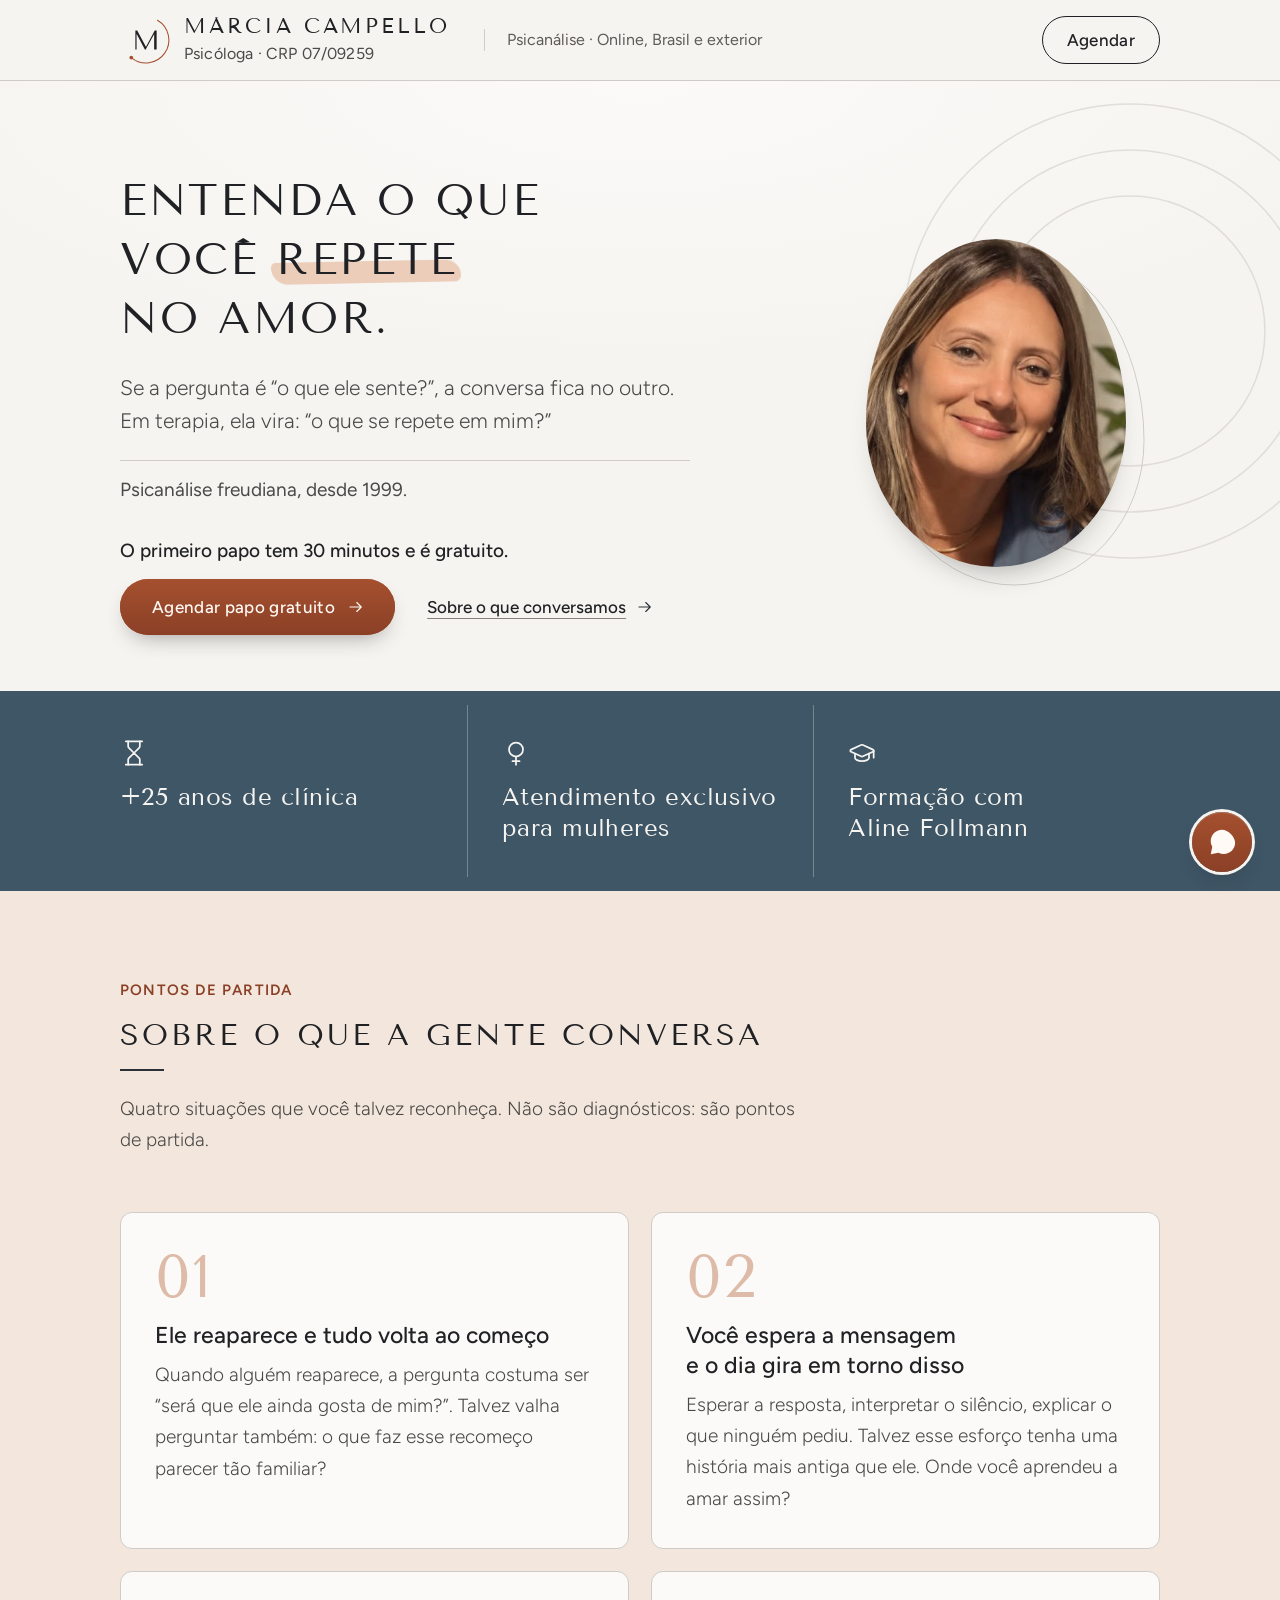
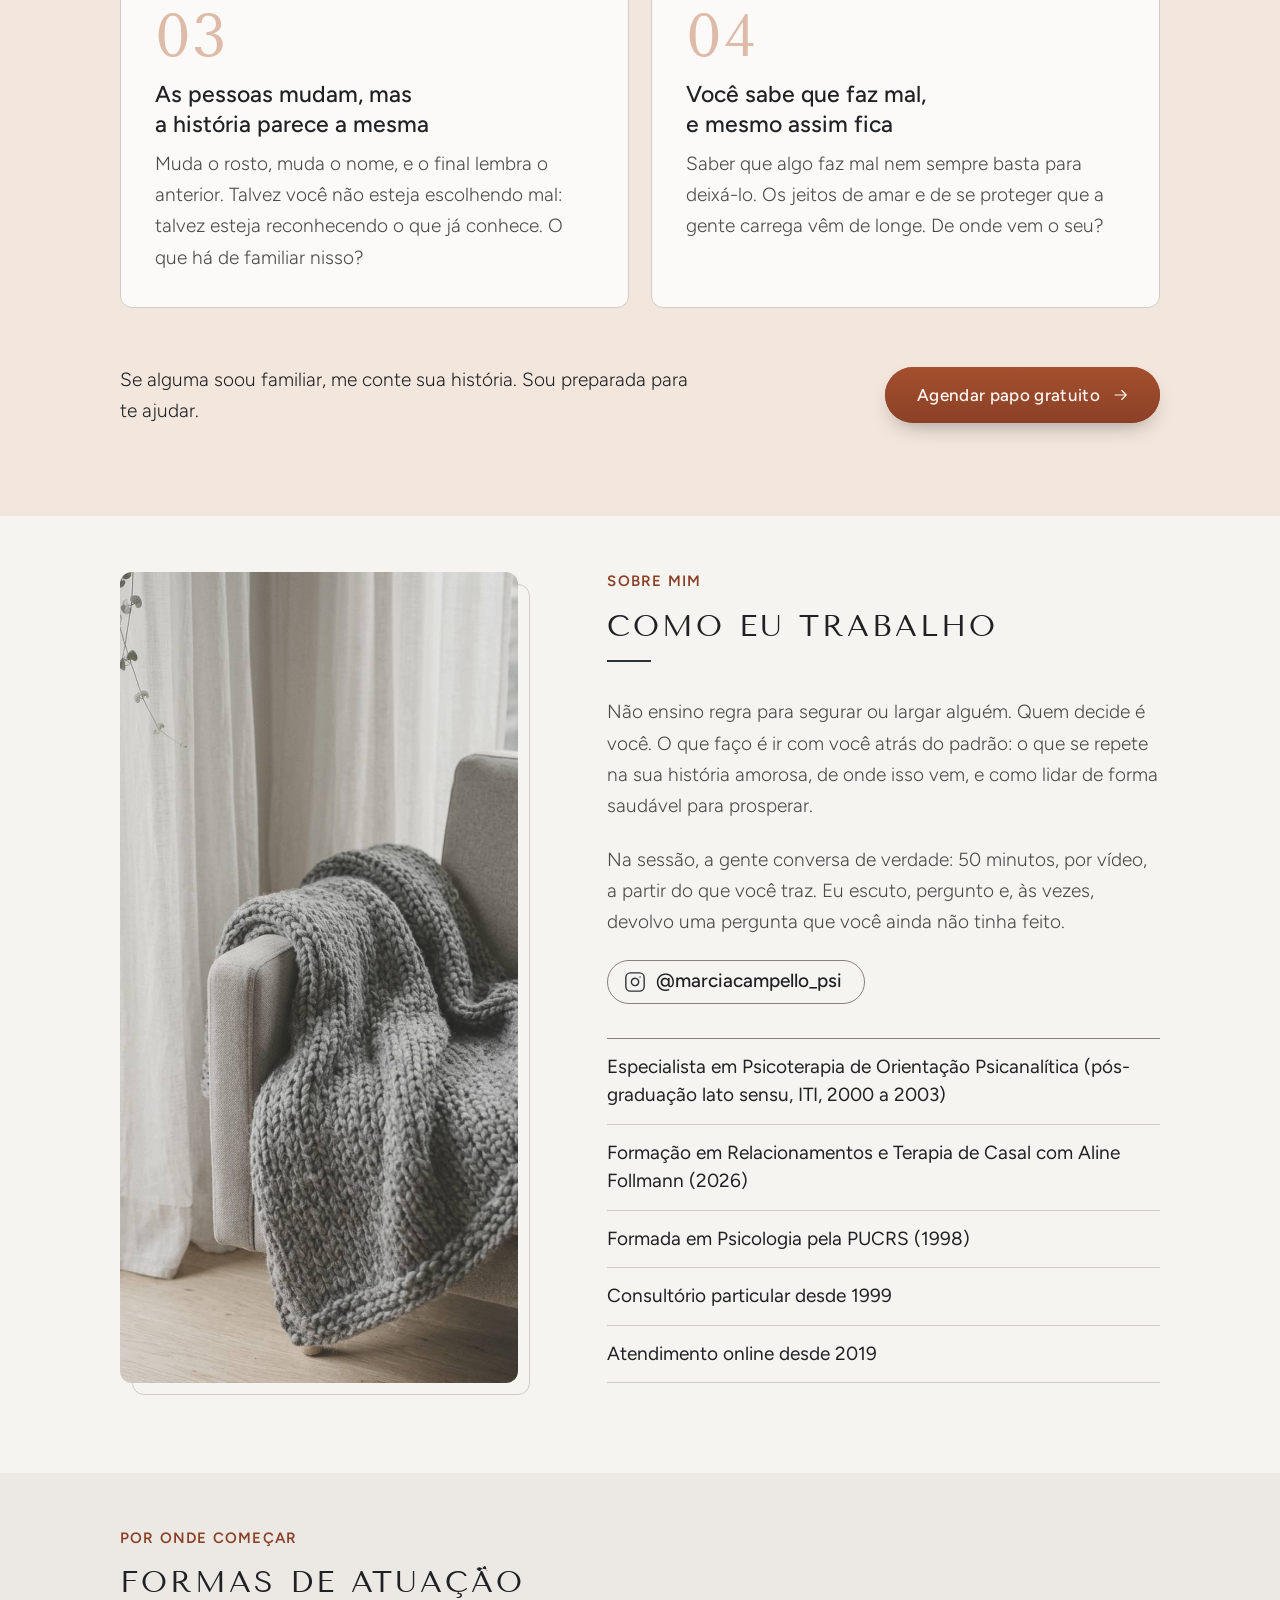
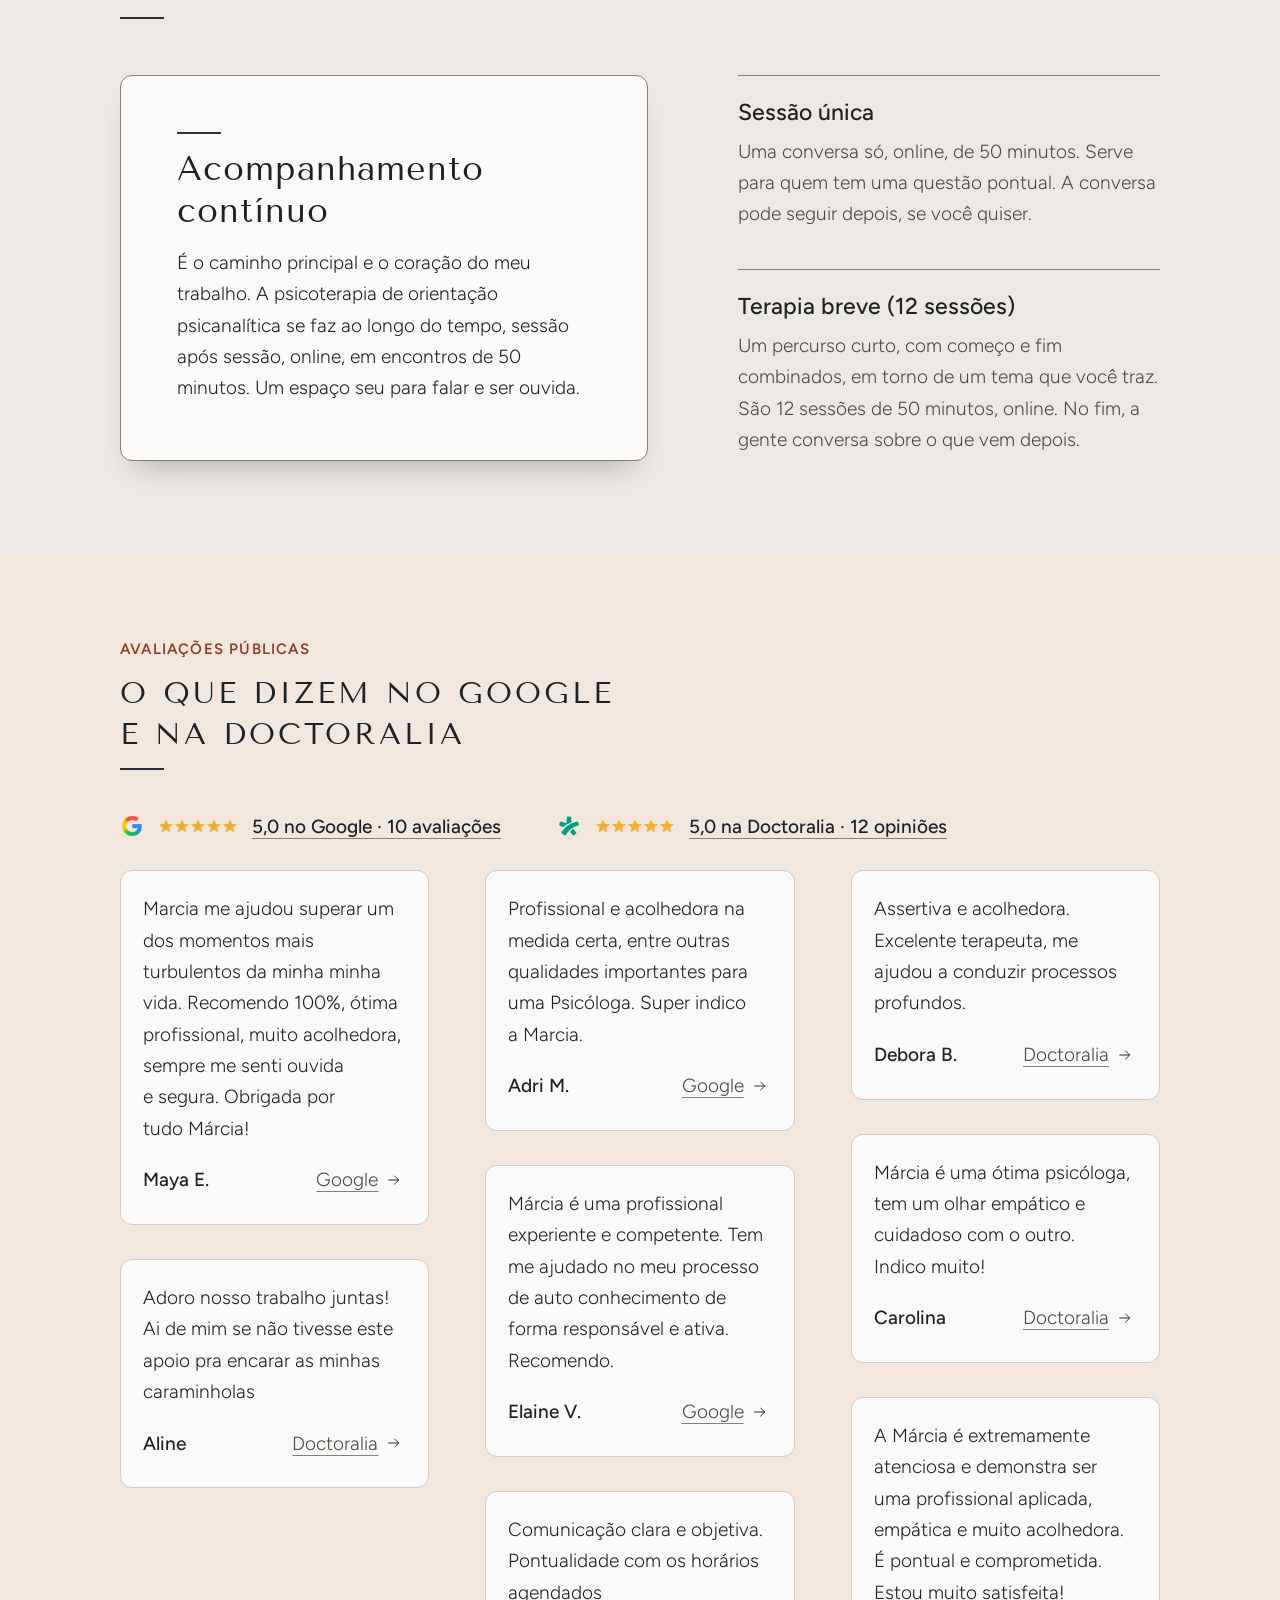
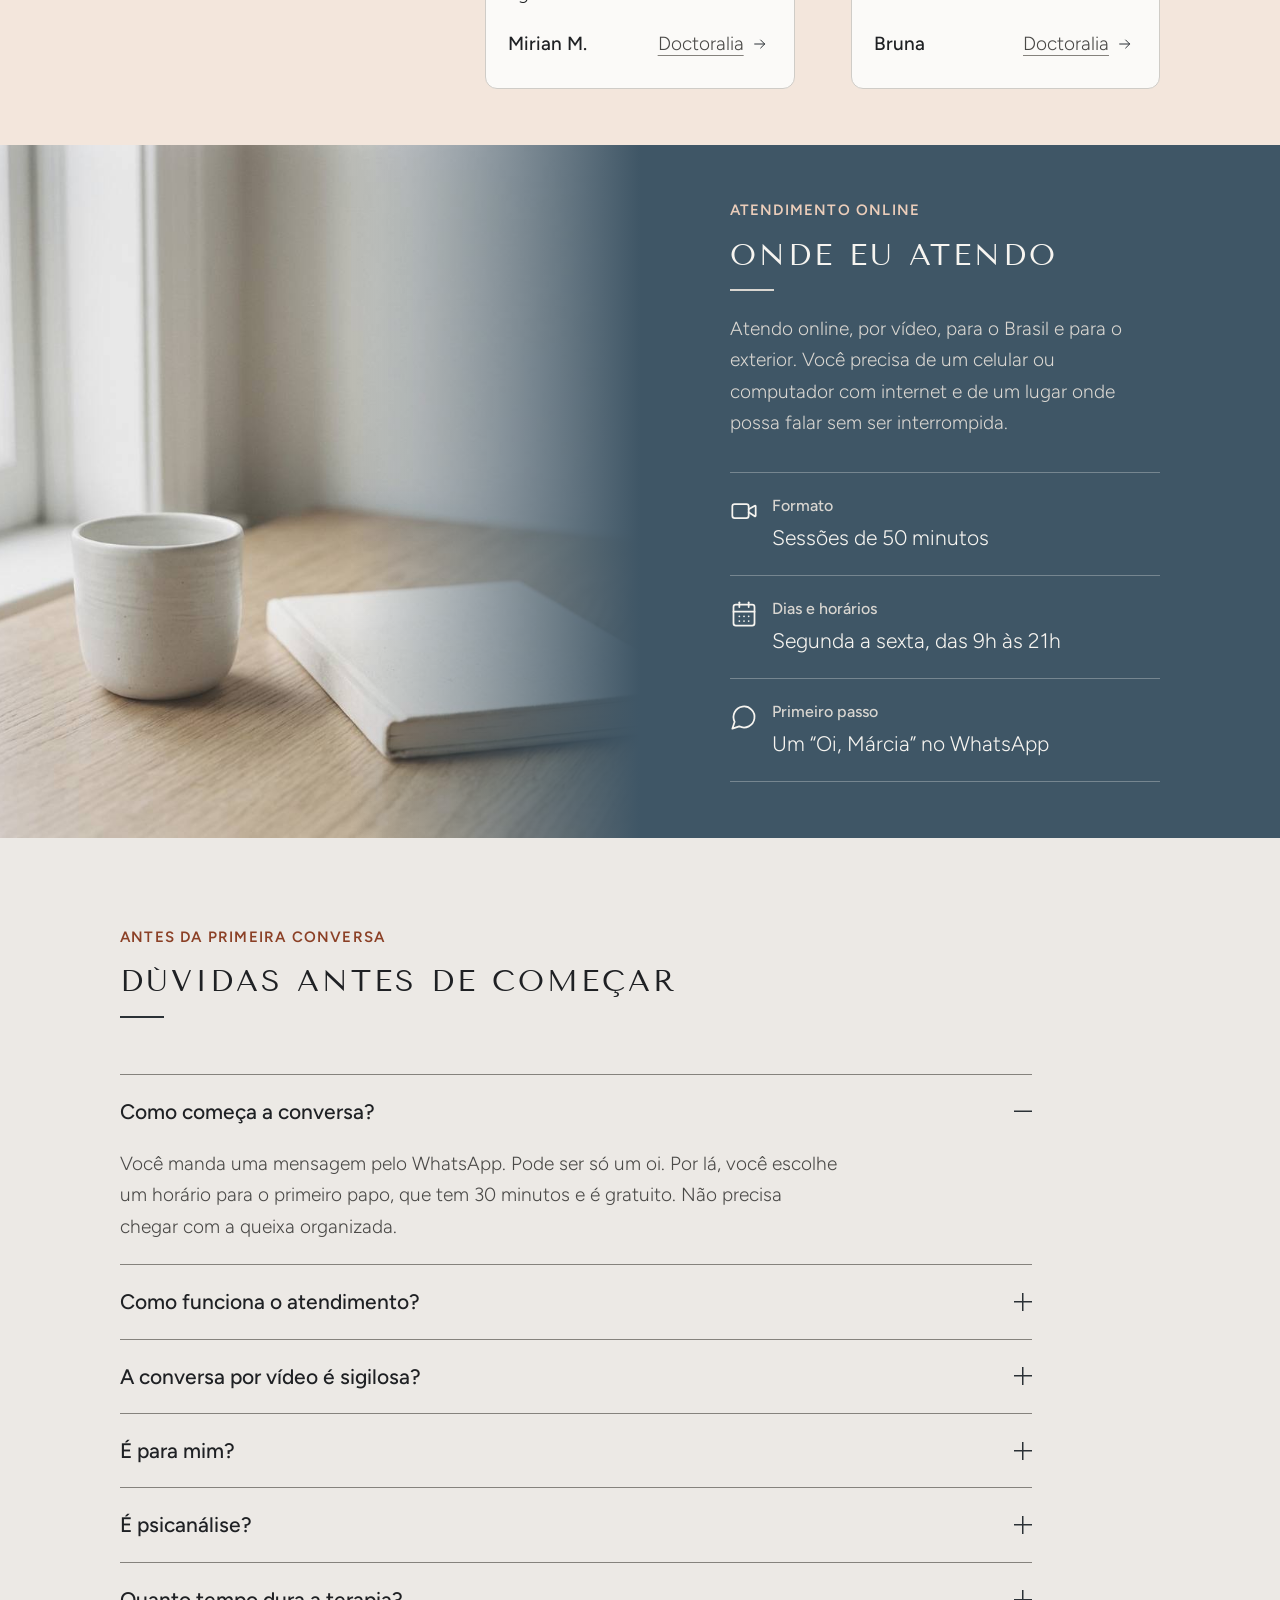
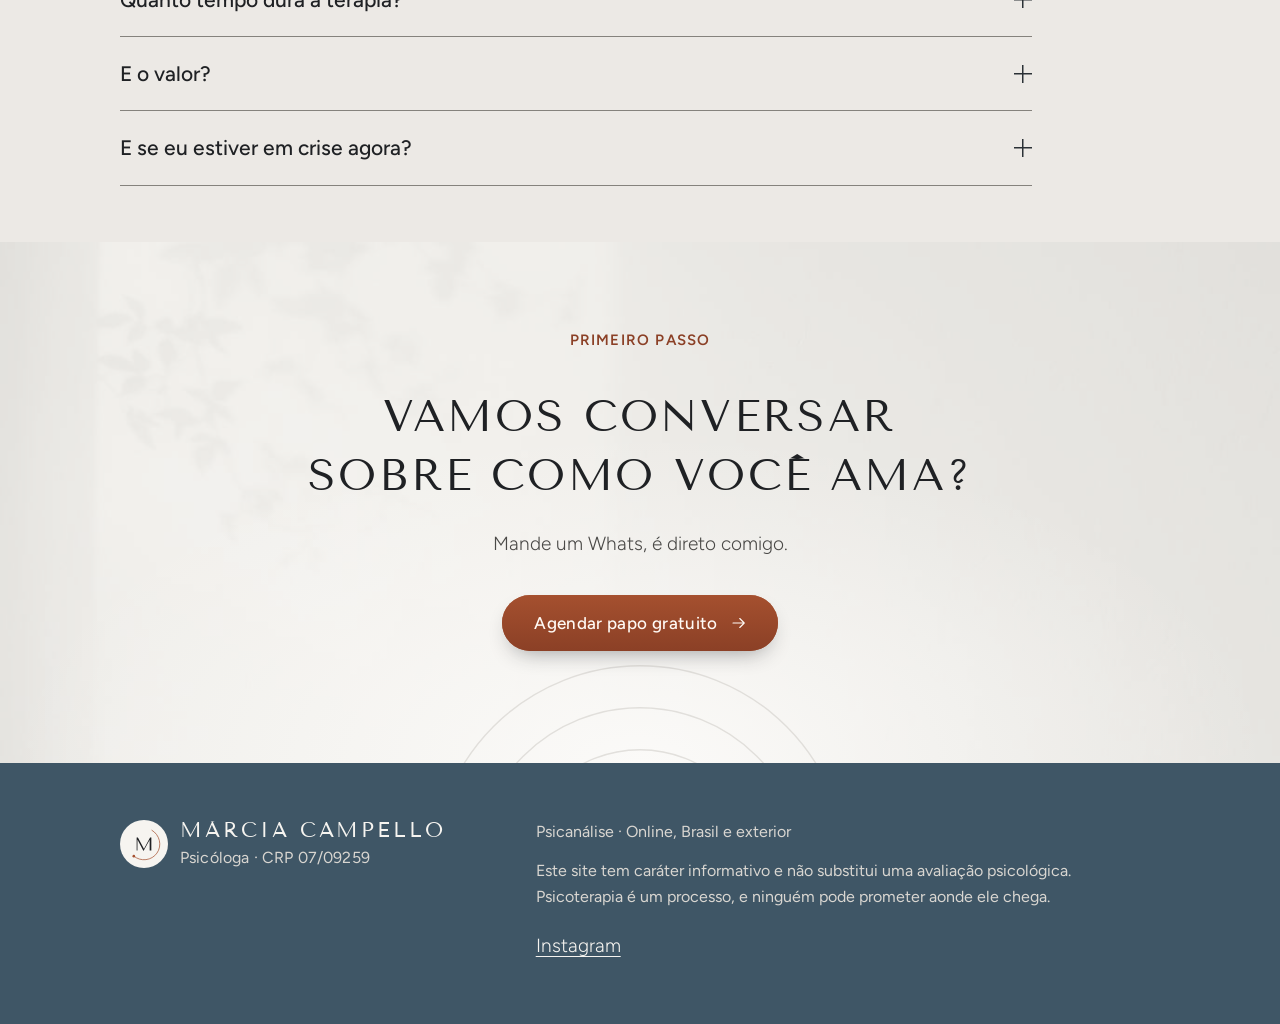
==== commit 11f6cfff: "rodada 7: 13 ajustes do Felipe (25/10/2026)" ====
--- a/index.html
+++ b/index.html
@@ -5,8 +5,8 @@
 <meta name="viewport" content="width=device-width, initial-scale=1">
 <title>Márcia Campello, Psicóloga | Orientação psicanalítica</title>
 <!--
-Função: site da Márcia Campello (psicóloga, CRP 07/09259), página única na espinha do blueprint de LP de médico. Rodadas 1 a 6: espinha completa (header, hero, autoridade, servicos, porque, formas, prova, beneficios, faq, local, cta-final e rodape; a prova saiu na rodada 4 e voltou na 5 com as avaliações públicas do Google e da Doctoralia, a pedido do Felipe, 20/10/2026), mais o widget de WhatsApp. O texto mora em copy.md (um bloco ## chave por pedaço) e o gabarito verifica.py cobra que o que está aqui bate com ele.
-Data: 2026-10-13. Marca: external/doctors/marcia/wiki/concepts/marca-marcia (tokens.css copiado para assets/tokens.css, copia de deploy, não se edita aqui).
+Função: site da Márcia Campello (psicóloga, CRP 07/09259), página única na espinha do blueprint de LP de médico. Rodadas 1 a 7 (a 7 promoveu a proposta de cores a pagina principal): espinha (header, hero, autoridade, servicos, porque, formas, prova, local, faq, cta-final e rodape; na rodada 7 a faixa de beneficios saiu e o local subiu para antes do faq, a pedido do Felipe, 25/10/2026; a prova saiu na rodada 4 e voltou na 5 com as avaliações públicas do Google e da Doctoralia, a pedido do Felipe, 20/10/2026), mais o widget de WhatsApp. O texto mora em copy.md (um bloco ## chave por pedaço) e o gabarito verifica.py cobra que o que está aqui bate com ele.
+Data: 2026-10-25. Icones: Lucide v0.475.0 (licenca ISC), embutidos pelo monta.py. Marca: external/doctors/marcia/wiki/concepts/marca-marcia (tokens.css copiado para assets/tokens.css, copia de deploy, não se edita aqui).
 Preview com noindex. O noindex sai por último, junto com o domínio.
 -->
 <meta name="description" content="Psicóloga Márcia Campello (CRP 07/09259). Psicoterapia de orientação psicanalítica para mulheres que querem entender o amor. Online, Brasil e exterior.">
@@ -19,14 +19,14 @@
 <meta property="og:type" content="website">
 <meta property="og:locale" content="pt_BR">
 <meta property="og:site_name" content="Márcia Campello">
-<meta property="og:title" content="Entender o que você repete no amor | Márcia Campello, Psicóloga">
+<meta property="og:title" content="Entenda o que você repete no amor | Márcia Campello, Psicóloga">
 <meta property="og:description" content="Psicoterapia de orientação psicanalítica, com consultório desde 1999. Márcia Campello, Psicóloga, CRP 07/09259. Online, Brasil e exterior.">
 <meta property="og:url" content="https://fcamara1109.github.io/marcia-lp/">
 <meta property="og:image" content="https://fcamara1109.github.io/marcia-lp/assets/og-marcia-1200x630.png">
 <meta property="og:image:width" content="1200">
 <meta property="og:image:height" content="630">
 <meta name="twitter:card" content="summary_large_image">
-<meta name="twitter:title" content="Entender o que você repete no amor | Márcia Campello, Psicóloga">
+<meta name="twitter:title" content="Entenda o que você repete no amor | Márcia Campello, Psicóloga">
 <meta name="twitter:description" content="Psicoterapia de orientação psicanalítica, com consultório desde 1999. Márcia Campello, Psicóloga, CRP 07/09259. Online, Brasil e exterior.">
 <meta name="twitter:image" content="https://fcamara1109.github.io/marcia-lp/assets/og-marcia-1200x630.png">
 
@@ -107,20 +107,21 @@
 /* ---------- hero ---------- */
 .hero{position:relative;overflow:hidden;padding:var(--marcia-e-4) 0 var(--marcia-e-6)}
 .hero .glow{position:absolute;inset:0 0 auto 0;height:75%;background:radial-gradient(90% 90% at 50% 0%,var(--marcia-surface) 0%,transparent 70%);pointer-events:none}
-.aneis{position:absolute;pointer-events:none}
+.aneis{position:absolute;pointer-events:none;opacity:.55}
 .aneis circle{fill:none;stroke:var(--marcia-line);stroke-width:1}
 .hero .aneis{right:-150px;top:-40px;width:340px;height:340px}
 .hero .wrap{position:relative;display:grid;gap:var(--marcia-e-3)}
 .hero h1{max-width:20ch}
 .hero .lede{margin:var(--marcia-e-3) 0 0;max-width:30em}
 .hero .cred{margin:var(--marcia-e-3) 0 0;padding-top:var(--marcia-e-2);border-top:1px solid var(--marcia-hair);max-width:34em;color:var(--marcia-ink-2);font-size:var(--marcia-t-corpo);font-weight:var(--marcia-peso-legenda);line-height:1.55}
-.hero .acoes{display:flex;flex-wrap:wrap;align-items:center;gap:6px 28px;margin-top:var(--marcia-e-4)}
-/* celular: o rosto vem antes do H1 (order:-1), pequeno, alinhado a esquerda com o texto. Desktop volta ao lado (order:0) */
-.moldura{position:relative;order:-1;width:120px;height:153px;justify-self:start}
-.moldura .contorno{position:absolute;left:0;top:0;width:120px;height:153px;overflow:visible;pointer-events:none;z-index:0}
+.hero .oferta{margin:var(--marcia-e-4) 0 0;color:var(--marcia-ink);font-size:var(--marcia-t-corpo);font-weight:var(--marcia-peso-botao);line-height:1.4}
+.hero .acoes{display:flex;flex-wrap:wrap;align-items:center;gap:6px 28px;margin-top:var(--marcia-e-2)}
+/* celular: o rosto vem antes do H1 (order:-1), de 150px de largura (rodada 7; era 120px), alinhado a esquerda com o texto. Desktop volta ao lado (order:0) */
+.moldura{position:relative;order:-1;width:150px;height:191px;justify-self:start}
+.moldura .contorno{position:absolute;left:0;top:0;width:150px;height:191px;overflow:visible;pointer-events:none;z-index:0}
 .moldura .contorno path{fill:none;stroke:var(--marcia-line);stroke-width:1;stroke-linecap:round}
 .moldura .contorno.d{display:none}
-.retrato{position:relative;z-index:1;width:120px;height:153px;border-radius:var(--marcia-r-foto);overflow:hidden;box-shadow:var(--marcia-sombra-foto);background:var(--marcia-paper-2)}
+.retrato{position:relative;z-index:1;width:150px;height:191px;border-radius:var(--marcia-r-foto);overflow:hidden;box-shadow:var(--marcia-sombra-foto);background:var(--marcia-paper-2)}
 .retrato img{display:block;width:100%;height:100%;object-fit:cover;object-position:50% 22%}
 
 /* ---------- servicos ---------- */
@@ -136,28 +137,25 @@
 .reveal{transition:opacity .7s var(--marcia-ease),transform .7s var(--marcia-ease)}
 .js .reveal:not(.in){opacity:0;transform:translateY(10px)}
 
-/* ---------- autoridade: 3 fatos dela, logo abaixo do hero. Fonte de titulo (Tenor Sans) e filete de grafite, papel com regua.
+/* ---------- autoridade: 3 fatos dela, logo abaixo do hero, cada um com seu icone (Lucide, traco fino). Fonte de titulo (Tenor Sans), papel com regua.
    Sem numero grande: "+25 anos" tem o mesmo tamanho da frase, para nao virar o molde de metrica (numero grande, rotulo pequeno) ---------- */
 .autoridade{border-top:1px solid var(--marcia-hair);border-bottom:1px solid var(--marcia-hair);padding:var(--marcia-e-1) 0}
 .autoridade ul{list-style:none;margin:0;padding:0;display:grid}
-.autoridade li{padding:var(--marcia-e-3) 0;border-top:1px solid var(--marcia-hair);font-family:var(--marcia-display);font-size:clamp(20px,2vw,24px);line-height:1.3;letter-spacing:.02em;color:var(--marcia-ink);text-wrap:balance}
+.autoridade li{padding:var(--marcia-e-3) 0;border-top:1px solid var(--marcia-hair);font-family:var(--marcia-display);font-size:clamp(20px,2vw,24px);line-height:1.3;letter-spacing:.02em;color:var(--marcia-ink);text-wrap:balance;display:flex;align-items:center;gap:var(--marcia-e-2)}
 .autoridade li:first-child{border-top:0}
-
-/* ---------- beneficios: faixa em papel com regua, depois da prova e antes do faq, 3 respostas a "consigo ser atendida?". Corpo de texto, longe da barra de autoridade ---------- */
-.beneficios{border-top:1px solid var(--marcia-hair);border-bottom:1px solid var(--marcia-hair);padding:var(--marcia-e-2) 0}
-.beneficios ul{list-style:none;margin:0;padding:0;display:grid}
-.beneficios li{padding:var(--marcia-e-2) 0;border-top:1px solid var(--marcia-hair);color:var(--marcia-ink-2);line-height:1.5}
-.beneficios li:first-child{border-top:0}
-.beneficios b{font-weight:var(--marcia-peso-botao);color:var(--marcia-ink)}
+.ico{width:28px;height:28px;flex:none}
 
 /* ---------- porque: titulo de um lado, voz e credenciais do outro, credencial em regua ---------- */
 .porque{padding:var(--marcia-e-5) 0 var(--marcia-e-6)}
 .porque .wrap{display:grid;gap:var(--marcia-e-4)}
 .porque .texto p{margin:0 0 var(--marcia-e-3);max-width:34em;color:var(--marcia-ink-2)}
-.porque .texto p:first-child{font-size:var(--marcia-t-lede);line-height:1.6;color:var(--marcia-ink)}
+.redes{margin-top:var(--marcia-e-3)}
+.ig{display:inline-flex;align-items:center;gap:10px;min-height:var(--marcia-toque);padding:0 22px 0 16px;border:1px solid var(--marcia-hair-forte);border-radius:var(--marcia-r-btn);color:var(--marcia-ink);font-weight:var(--marcia-peso-botao);line-height:1.3;text-decoration:none;transition:background var(--marcia-dur) var(--marcia-ease),color var(--marcia-dur) var(--marcia-ease)}
+.ig .ico{width:22px;height:22px;color:var(--marcia-graphite)}
+.ig:hover{background:var(--marcia-ink);color:var(--marcia-paper)}
+.ig:hover .ico{color:var(--marcia-paper)}
 .creds{list-style:none;margin:0;padding:0;border-top:1px solid var(--marcia-hair-forte);max-width:34em}
 .creds li{padding:var(--marcia-e-2) 0;border-bottom:1px solid var(--marcia-hair);color:var(--marcia-ink);font-weight:var(--marcia-peso-legenda);line-height:1.5}
-.creds li:first-child{font-weight:var(--marcia-peso-botao)}
 
 /* ---------- formas: tres formas de atuacao, o acompanhamento continuo em destaque (painel claro, titulo em fonte de titulo) e as duas portas de entrada em regua. Sem icone, sem grade de cartoes iguais ---------- */
 .formas{border-top:1px solid var(--marcia-hair);padding:var(--marcia-e-5) 0 var(--marcia-e-6)}
@@ -177,7 +175,8 @@
 .resumo{list-style:none;margin:var(--marcia-e-4) 0 0;padding:0;display:grid;gap:var(--marcia-e-1)}
 .resumo a{display:inline-flex;align-items:center;flex-wrap:wrap;gap:4px 14px;min-height:var(--marcia-toque);color:var(--marcia-ink);font-weight:var(--marcia-peso-botao);text-decoration:underline;text-decoration-color:var(--marcia-hair-forte);text-decoration-thickness:1px;text-underline-offset:.25em}
 .resumo a:hover{text-decoration-color:var(--marcia-ink)}
-.estrelas{width:80px;height:16px;flex:none;color:var(--marcia-graphite)}
+.estrelas{width:80px;height:16px;flex:none;color:var(--marcia-star)}
+.resumo .logo{width:24px;height:24px;flex:none}
 .dica{display:flex;align-items:center;gap:8px;margin:var(--marcia-e-3) 0 var(--marcia-e-1);color:var(--marcia-ink-2)}
 .dica svg{width:16px;height:16px;flex:none;color:var(--marcia-graphite)}
 .rolagem{margin:0 calc(var(--wrap-pad) * -1);padding:0 var(--wrap-pad) var(--marcia-e-2);overflow-x:auto;scroll-snap-type:x mandatory;scroll-padding-inline:var(--wrap-pad);scrollbar-width:thin;scrollbar-color:var(--marcia-hair-forte) transparent}
@@ -207,7 +206,8 @@
 .local .wrap{display:grid;gap:var(--marcia-e-4)}
 .local .cab p{margin:var(--marcia-e-3) 0 0;max-width:34em;color:var(--marcia-ink-2)}
 .local dl{margin:0;border-bottom:1px solid var(--marcia-hair-forte)}
-.local .linha-l{display:grid;gap:4px;padding:var(--marcia-e-3) 0;border-top:1px solid var(--marcia-hair-forte)}
+.local .linha-l{display:grid;grid-template-columns:auto minmax(0,1fr);column-gap:var(--marcia-e-2);row-gap:4px;align-items:start;padding:var(--marcia-e-3) 0;border-top:1px solid var(--marcia-hair-forte)}
+.local .linha-l .ico{grid-row:1 / span 2;margin-top:2px}
 .local dt{font-size:var(--marcia-t-legenda);font-weight:var(--marcia-peso-botao);line-height:1.4;color:var(--marcia-ink-3)}
 .local dd{margin:0;font-size:var(--marcia-t-lede);line-height:1.5;color:var(--marcia-ink)}
 
@@ -227,6 +227,7 @@
 .rodape .esp{color:var(--marcia-ink-2)}
 .rodape .marca img{width:40px;height:40px}
 .rodape p{margin:0;max-width:52em}
+.ig-rodape{display:inline-flex;align-items:center;min-height:var(--marcia-toque)}
 
 /* ---------- float (desktop) e sticky (mobile) ---------- */
 .sticky{position:fixed;left:0;right:0;bottom:0;z-index:50;display:flex;justify-content:center;background:var(--marcia-paper);border-top:1px solid var(--marcia-hair);padding:10px 16px calc(10px + env(safe-area-inset-bottom));box-shadow:0 -12px 24px -18px rgba(31,33,36,.35)}
@@ -247,13 +248,8 @@
   .retrato{width:260px;height:328px}
   .itens{grid-template-columns:repeat(2,minmax(0,1fr))}
   .autoridade ul{grid-template-columns:repeat(3,minmax(0,1fr))}
-  .autoridade li{padding:var(--marcia-e-4) var(--marcia-e-4);border-top:0;border-left:1px solid var(--marcia-hair)}
+  .autoridade li{flex-direction:column;align-items:flex-start;padding:var(--marcia-e-4) var(--marcia-e-4);border-top:0;border-left:1px solid var(--marcia-hair)}
   .autoridade li:first-child{border-left:0;padding-left:0}
-  .autoridade li::before{content:"";display:block;width:28px;height:2px;margin-bottom:var(--marcia-e-2);background:var(--marcia-graphite)}
-  .beneficios{padding:var(--marcia-e-1) 0}
-  .beneficios ul{grid-template-columns:repeat(3,minmax(0,1fr))}
-  .beneficios li{padding:var(--marcia-e-3) var(--marcia-e-4);border-top:0;border-left:1px solid var(--marcia-hair)}
-  .beneficios li:first-child{border-left:0;padding-left:0}
   .formas-lista{grid-template-columns:minmax(0,1.25fr) minmax(0,1fr);grid-template-rows:auto auto;column-gap:var(--marcia-e-6);row-gap:var(--marcia-e-4);align-items:start}
   .principal{grid-row:1 / span 2;padding:var(--marcia-e-5)}
   .resumo{display:flex;flex-wrap:wrap;gap:0 var(--marcia-e-5)}
@@ -262,7 +258,6 @@
   .avals{display:block;columns:3;column-gap:var(--marcia-e-5)}
   .aval{break-inside:avoid;margin-bottom:var(--marcia-e-4)}
   .local .wrap{grid-template-columns:minmax(0,1fr) minmax(0,1.1fr);gap:var(--marcia-e-6);align-items:start}
-  .local .linha-l{grid-template-columns:minmax(0,.4fr) minmax(0,1fr);gap:var(--marcia-e-4);align-items:baseline;padding:var(--marcia-e-3) 0}
   .rodape .wrap{grid-template-columns:auto minmax(0,1fr);gap:var(--marcia-e-6);align-items:start}
   .porque .cab{grid-area:cab}
   .porque .texto{grid-area:texto}
@@ -281,6 +276,97 @@
   html{scroll-behavior:auto}
   *,*::before,*::after{animation-duration:.01ms!important;animation-delay:0s!important;transition-duration:.01ms!important}
   .js .reveal:not(.in){opacity:1;transform:none}
+}
+/* ==========================================================================
+   FAIXAS DE COR E IMAGENS (proposta do Felipe de 24/10/2026, aprovada em 25/10/2026, hoje a pagina principal).
+   Ritmo de faixas: papel (hero) > AZUL > argila > papel > cinza > argila > AZUL > cinza > papel > AZUL.
+   Grafite nunca e fundo (veto da Marcia, 12/10). Terracota nunca e fundo: o botao e a unica mancha quente forte.
+   Azul do sofa: fundo de faixa em ate 3 areas. Tokens (argila, texto sobre o azul) moram no tokens.css da marca.
+   ========================================================================== */
+
+/* ---------- rotulo pequeno acima de cada H2: Figtree 15px, caixa-alta espacada ---------- */
+.rotulo{display:block;margin:0 0 var(--marcia-e-2);font-family:var(--marcia-body);font-size:var(--marcia-t-rotulo);font-weight:600;line-height:1.3;letter-spacing:var(--marcia-track-rotulo);text-transform:uppercase;color:var(--marcia-accent-deep)}
+.local .rotulo{color:var(--marcia-highlight)}
+
+/* ---------- imagens ambiente: decorativas, dessaturadas, sem pessoa ---------- */
+.amb{position:relative;margin:0;overflow:hidden;border-radius:var(--marcia-r-campo);background:var(--marcia-paper-2)}
+.amb img{position:absolute;inset:0;display:block;width:100%;height:100%;max-width:none;object-fit:cover}
+
+/* ---------- autoridade: faixa azul logo abaixo do hero ---------- */
+.autoridade{background:var(--marcia-blue);border:0;padding:var(--marcia-e-2) 0}
+.autoridade li{color:var(--marcia-on-blue);border-top-color:var(--marcia-blue-line)}
+
+/* ---------- servicos: argila, quatro cartoes numerados ---------- */
+.servicos{background:var(--marcia-clay)}
+.itens{counter-reset:serv;gap:var(--marcia-e-3)}
+.item{counter-increment:serv;padding:var(--marcia-e-4);background:var(--marcia-surface);border:1px solid var(--marcia-hair);border-radius:var(--marcia-r-campo)}
+.item::before{content:counter(serv,decimal-leading-zero);content:counter(serv,decimal-leading-zero) / "";display:block;margin-bottom:var(--marcia-e-2);font-family:var(--marcia-display);font-size:clamp(44px,5vw,60px);line-height:1;letter-spacing:.02em;color:var(--marcia-clay-deep)}
+
+/* ---------- porque: papel, imagem vertical numa coluna ---------- */
+.porque .amb{height:clamp(150px,42vw,230px)}
+.porque .amb img{object-position:50% 62%}
+
+/* ---------- formas: cinza ---------- */
+.formas{background:var(--marcia-paper-2);border-top:0}
+
+/* ---------- prova: argila, avaliacoes em cartao ---------- */
+.prova{background:var(--marcia-clay)}
+.aval{padding:var(--marcia-e-3);background:var(--marcia-surface);border:1px solid var(--marcia-hair);border-radius:var(--marcia-r-campo)}
+
+/* ---------- faq: cinza ---------- */
+.faq{background:var(--marcia-paper-2)}
+
+/* ---------- local: split azul com a imagem da xicara ---------- */
+.local{display:grid;padding:0;background:var(--marcia-blue);color:var(--marcia-on-blue)}
+.local .amb{height:clamp(150px,40vw,220px);border-radius:0}
+.local .amb img{object-position:50% 70%}
+.local .amb::after{content:"";position:absolute;inset:0;background:linear-gradient(180deg,rgba(63,86,102,0) 55%,var(--marcia-blue) 100%)}
+.local .wrap{width:100%;padding-top:var(--marcia-e-4);padding-bottom:var(--marcia-e-5)}
+.local h2{color:var(--marcia-on-blue)}
+.local .filete-g{background:var(--marcia-on-blue-2)}
+.local .cab p{color:var(--marcia-on-blue-2)}
+.local dl,.local .linha-l{border-color:var(--marcia-blue-line)}
+.local dt{color:var(--marcia-on-blue-2)}
+.local dd{color:var(--marcia-on-blue)}
+
+/* ---------- cta final: sombra de folhas bem leve atras do texto ---------- */
+.cta-final .amb-fundo{position:absolute;inset:0;width:100%;height:100%;max-width:none;object-fit:cover;opacity:.5;pointer-events:none}
+
+/* ---------- rodape azul: o simbolo vai num disco off-white (a letra e o arco nao leem sobre o azul) ---------- */
+.rodape{background:var(--marcia-blue);border-top:0;color:var(--marcia-on-blue)}
+.rodape .wm,.rodape .wm b{color:var(--marcia-on-blue)}
+.rodape .wm span,.rodape .esp,.rodape .leg{color:var(--marcia-on-blue-2)}
+.rodape .ig-rodape{color:var(--marcia-on-blue)}
+.rodape .marca img{width:48px;height:48px;padding:6px;border-radius:50%;background:var(--marcia-paper)}
+
+/* ---------- foco visivel sobre o azul (a tinta escura nao se ve ali) ---------- */
+.autoridade :focus-visible,.local :focus-visible,.rodape :focus-visible{outline-color:var(--marcia-on-blue)}
+
+@media (min-width:880px){
+  .autoridade li{border-left-color:var(--marcia-blue-line)}
+  .porque .wrap{grid-template-areas:"cab texto" "creds texto" "img img"}
+  .porque .amb{grid-area:img}
+}
+@media (min-width:960px){
+  .porque .wrap{grid-template-columns:minmax(0,.72fr) minmax(0,1fr);grid-template-areas:"img cab" "img texto" "img creds";grid-template-rows:auto auto 1fr;column-gap:var(--marcia-e-6);row-gap:var(--marcia-e-4)}
+  .porque .amb{height:auto;min-height:480px;align-self:stretch;isolation:isolate;overflow:visible}
+  .porque .amb img{border-radius:var(--marcia-r-campo)}
+  .porque .amb::before{content:"";position:absolute;inset:12px -12px -12px 12px;border:1px solid var(--marcia-line);border-radius:var(--marcia-r-campo);z-index:-1}
+  .local{grid-template-columns:minmax(0,1fr) minmax(0,1fr)}
+  .local .amb{height:auto;min-height:420px}
+  .local .amb::after{background:linear-gradient(90deg,rgba(63,86,102,0) 55%,var(--marcia-blue) 100%)}
+  .local .wrap{grid-template-columns:minmax(0,1fr);gap:var(--marcia-e-4);max-width:none;margin:0;padding-top:var(--marcia-e-5);padding-left:var(--marcia-e-6);padding-right:max(var(--wrap-pad),calc((100vw - 1120px) / 2 + var(--wrap-pad)))}
+}
+/* ==========================================================================
+   CELULAR (rodada 7, Felipe, 25/10/2026). A Tenor Sans nao tem negrito: o peso vem do tamanho e de menos espaco entre as letras.
+   H2 de 22 para 28px, tracking de .1em para .05em; o H1 continua maior (34px ou mais). Desktop (880px ou mais) nao muda.
+   A poltrona sobe para o topo do `porque`, acima do rotulo, de ponta a ponta da tela, de cantos retos, em faixa baixa.
+   ========================================================================== */
+@media (max-width:879px){
+  h1{font-size:clamp(34px,8vw,38px);letter-spacing:.04em}
+  h2{font-size:clamp(28px,6.6vw,32px);letter-spacing:.05em}
+  .cta-final h2{font-size:clamp(34px,8vw,38px);letter-spacing:.04em}
+  .porque .amb{order:-1;margin:calc(var(--marcia-e-5) * -1) calc(var(--wrap-pad) * -1) 0;border-radius:0}
 }
 </style>
 <style>
@@ -381,10 +467,10 @@
 #wa-modal .notice .num,#wa-modal .num-reinforce b{font-family:var(--marcia-body);font-weight:500}
 #wa-modal .num-reinforce{font-size:1rem;color:var(--marcia-ink-2)}
 #wa-modal .back{font-size:1rem;min-height:44px;color:var(--marcia-ink-2)}
-/* float do desktop: terracota da marca, so a partir de 880px (no celular quem assume e o sticky) */
-.wafloat{display:none;right:28px;bottom:28px;width:60px;height:60px;background:var(--marcia-cta-gradient);box-shadow:var(--marcia-sombra-btn);transition:transform var(--marcia-dur) var(--marcia-ease),box-shadow var(--marcia-dur) var(--marcia-ease)}
+/* float do desktop: terracota da marca, so a partir de 880px (no celular quem assume e o sticky). Anel off-white de 3px: sem ele o botao some sobre as faixas azuis (3:1) */
+.wafloat{display:none;right:28px;bottom:28px;width:60px;height:60px;background:var(--marcia-cta-gradient);box-shadow:0 0 0 3px var(--marcia-paper),var(--marcia-sombra-btn);transition:transform var(--marcia-dur) var(--marcia-ease),box-shadow var(--marcia-dur) var(--marcia-ease)}
 .wafloat svg{fill:var(--marcia-on-accent)}
-.wafloat:hover{transform:translateY(-2px);box-shadow:var(--marcia-sombra-btn-hover)}
+.wafloat:hover{transform:translateY(-2px);box-shadow:0 0 0 3px var(--marcia-paper),var(--marcia-sombra-btn-hover)}
 @media (min-width:880px){.wafloat{display:flex}}
 @media (prefers-reduced-motion:reduce){#wa-modal .screen.active{animation:none}}
 /* widget:fim */
@@ -402,7 +488,7 @@
       <span class="wm"><b>Márcia Campello</b><span>Psicóloga · CRP 07/09259</span></span>
     </a>
     <p class="linha">Psicanálise · Online, Brasil e exterior</p>
-    <button class="btn-linha" type="button" data-wa>Conversar</button>
+    <button class="btn-linha" type="button" data-wa>Agendar</button>
   </div>
 </header>
 
@@ -413,11 +499,12 @@
   <svg class="aneis" viewBox="0 0 300 300" aria-hidden="true"><circle cx="150" cy="150" r="148"/><circle cx="150" cy="150" r="118"/><circle cx="150" cy="150" r="88"/></svg>
   <div class="wrap">
     <div class="copia">
-      <h1>Entender o que você <span class="mt">repete</span> no amor.</h1>
+      <h1>Entenda o que você <span class="mt">repete</span> no amor.</h1>
       <p class="lede">Se a pergunta é “o que ele sente?”, a conversa fica no outro. Em terapia, ela vira: “o que se repete em mim?”</p>
-      <p class="cred">Psicoterapia de orientação psicanalítica freudiana, com consultório particular desde 1999.</p>
+      <p class="cred">Psicanálise freudiana, desde 1999.</p>
+      <p class="oferta">O primeiro papo tem 30 minutos e é gratuito.</p>
       <div class="acoes">
-        <button class="btn" type="button" data-wa>Conversar no WhatsApp <svg class="seta-b" viewBox="0 0 24 24" aria-hidden="true"><path d="M4 12h15M13 6l6 6-6 6" fill="none" stroke="currentColor" stroke-width="1.5" stroke-linecap="round" stroke-linejoin="round"/></svg></button>
+        <button class="btn" type="button" data-wa>Agendar papo gratuito <svg class="seta-b" viewBox="0 0 24 24" aria-hidden="true"><path d="M4 12h15M13 6l6 6-6 6" fill="none" stroke="currentColor" stroke-width="1.5" stroke-linecap="round" stroke-linejoin="round"/></svg></button>
         <a class="link-seta" href="#servicos">Sobre o que conversamos <svg class="seta" viewBox="0 0 24 24" aria-hidden="true"><path d="M4 12h15M13 6l6 6-6 6" fill="none" stroke="currentColor" stroke-width="1.5" stroke-linecap="round" stroke-linejoin="round"/></svg></a>
       </div>
     </div>
@@ -433,9 +520,9 @@
 <section class="autoridade" data-bloco="autoridade" aria-label="Quem atende">
   <div class="wrap">
     <ul>
-      <li>+25 anos de clínica</li>
-      <li>Atendimento exclusivo para mulheres</li>
-      <li>Formação com Aline Follmann</li>
+      <li><svg class="ico" viewBox="0 0 24 24" aria-hidden="true" fill="none" stroke="currentColor" stroke-width="1.5" stroke-linecap="round" stroke-linejoin="round"><path d="M5 22h14"/><path d="M5 2h14"/><path d="M17 22v-4.172a2 2 0 0 0-.586-1.414L12 12l-4.414 4.414A2 2 0 0 0 7 17.828V22"/><path d="M7 2v4.172a2 2 0 0 0 .586 1.414L12 12l4.414-4.414A2 2 0 0 0 17 6.172V2"/></svg><span>+25 anos de clínica</span></li>
+      <li><svg class="ico" viewBox="0 0 24 24" aria-hidden="true" fill="none" stroke="currentColor" stroke-width="1.5" stroke-linecap="round" stroke-linejoin="round"><path d="M12 15v7"/><path d="M9 19h6"/><circle cx="12" cy="9" r="6"/></svg><span>Atendimento exclusivo para mulheres</span></li>
+      <li><svg class="ico" viewBox="0 0 24 24" aria-hidden="true" fill="none" stroke="currentColor" stroke-width="1.5" stroke-linecap="round" stroke-linejoin="round"><path d="M21.42 10.922a1 1 0 0 0-.019-1.838L12.83 5.18a2 2 0 0 0-1.66 0L2.6 9.08a1 1 0 0 0 0 1.832l8.57 3.908a2 2 0 0 0 1.66 0z"/><path d="M22 10v6"/><path d="M6 12.5V16a6 3 0 0 0 12 0v-3.5"/></svg><span>Formação com Aline Follmann</span></li>
     </ul>
   </div>
 </section>
@@ -443,6 +530,7 @@
 <section class="servicos" id="servicos" data-bloco="servicos">
   <div class="wrap">
     <div class="cab">
+      <span class="rotulo">Pontos de partida</span>
       <h2>Sobre o que a gente conversa</h2>
       <span class="filete-g" role="presentation"></span>
       <p>Quatro situações que você talvez reconheça. Não são diagnósticos: são pontos de partida.</p>
@@ -455,40 +543,44 @@
     </ul>
     <div class="fecho">
       <p>Se alguma soou familiar, me conte sua história. Sou preparada para te ajudar.</p>
-      <button class="btn" type="button" data-wa>Conversar no WhatsApp <svg class="seta-b" viewBox="0 0 24 24" aria-hidden="true"><path d="M4 12h15M13 6l6 6-6 6" fill="none" stroke="currentColor" stroke-width="1.5" stroke-linecap="round" stroke-linejoin="round"/></svg></button>
+      <button class="btn" type="button" data-wa>Agendar papo gratuito <svg class="seta-b" viewBox="0 0 24 24" aria-hidden="true"><path d="M4 12h15M13 6l6 6-6 6" fill="none" stroke="currentColor" stroke-width="1.5" stroke-linecap="round" stroke-linejoin="round"/></svg></button>
     </div>
   </div>
 </section>
 
-<section class="porque" data-bloco="porque">
+<section class="porque" data-bloco="porque" data-split>
   <div class="wrap">
     <div class="cab">
+      <span class="rotulo">Sobre mim</span>
       <h2>Como eu trabalho</h2>
       <span class="filete-g" role="presentation"></span>
     </div>
     <div class="texto">
       <p>Não ensino regra para segurar ou largar alguém. Quem decide é você. O que faço é ir com você atrás do padrão: o que se repete na sua história amorosa, de onde isso vem, e como lidar de forma saudável para prosperar.</p>
-      <p>Atendo em consultório desde 1999, pela orientação psicanalítica freudiana. É uma escola só, e é ela que organiza a conversa: a gente escuta o que você diz e também o jeito de dizer.</p>
       <p>Na sessão, a gente conversa de verdade: 50 minutos, por vídeo, a partir do que você traz. Eu escuto, pergunto e, às vezes, devolvo uma pergunta que você ainda não tinha feito.</p>
+      <div class="redes"><a class="ig" href="https://instagram.com/marciacampello_psi" target="_blank" rel="noopener"><svg class="ico" viewBox="0 0 24 24" aria-hidden="true" fill="none" stroke="currentColor" stroke-width="1.5" stroke-linecap="round" stroke-linejoin="round"><rect width="20" height="20" x="2" y="2" rx="5" ry="5"/><path d="M16 11.37A4 4 0 1 1 12.63 8 4 4 0 0 1 16 11.37z"/><line x1="17.5" x2="17.51" y1="6.5" y2="6.5"/></svg><span>@marciacampello_psi</span></a></div>
     </div>
     <ul class="creds">
       <li>Especialista em Psicoterapia de Orientação Psicanalítica (pós-graduação lato sensu, ITI, 2000 a 2003)</li>
+      <li>Formação em Relacionamentos e Terapia de Casal com Aline Follmann (2026)</li>
       <li>Formada em Psicologia pela PUCRS (1998)</li>
       <li>Consultório particular desde 1999</li>
       <li>Atendimento online desde 2019</li>
     </ul>
+    <figure class="amb"><img src="fotos/amb-poltrona.jpg" width="1200" height="1490" alt="" loading="lazy" decoding="async"></figure>
   </div>
 </section>
 
 <section class="formas" data-bloco="formas">
   <div class="wrap">
     <div class="cab">
+      <span class="rotulo">Por onde começar</span>
       <h2>Formas de atuação</h2>
       <span class="filete-g" role="presentation"></span>
     </div>
     <ul class="formas-lista">
       <li class="forma principal reveal" data-principal><span class="filete-g" role="presentation"></span><h3>Acompanhamento contínuo</h3><p>É o caminho principal e o coração do meu trabalho. A psicoterapia de orientação psicanalítica se faz ao longo do tempo, sessão após sessão, online, em encontros de 50 minutos. Um espaço seu para falar e ser ouvida.</p></li>
-      <li class="forma reveal"><h3>Sessão única</h3><p>Uma conversa só, online, de 50 minutos. Serve para quem quer conhecer como é a terapia comigo ou tem uma questão pontual. A conversa pode seguir depois, se você quiser.</p></li>
+      <li class="forma reveal"><h3>Sessão única</h3><p>Uma conversa só, online, de 50 minutos. Serve para quem tem uma questão pontual. A conversa pode seguir depois, se você quiser.</p></li>
       <li class="forma reveal"><h3>Terapia breve (12 sessões)</h3><p>Um percurso curto, com começo e fim combinados, em torno de um tema que você traz. São 12 sessões de 50 minutos, online. No fim, a gente conversa sobre o que vem depois.</p></li>
     </ul>
   </div>
@@ -497,12 +589,13 @@
 <section class="prova" data-bloco="prova">
   <div class="wrap">
     <div class="cab">
+      <span class="rotulo">Avaliações públicas</span>
       <h2>O que dizem no Google e na Doctoralia</h2>
       <span class="filete-g" role="presentation"></span>
     </div>
     <ul class="resumo">
-      <li><a href="https://maps.google.com/?cid=2418777262544538072" target="_blank" rel="noopener"><svg class="estrelas" viewBox="0 0 100 20" role="img" aria-label="5 de 5 estrelas"><g fill="currentColor"><g transform="translate(0 0)"><path d="M10 1.5l2.6 5.7 6.2.6-4.7 4.1 1.4 6.1-5.5-3.2-5.5 3.2 1.4-6.1L1.2 7.8l6.2-.6z"/></g><g transform="translate(20 0)"><path d="M10 1.5l2.6 5.7 6.2.6-4.7 4.1 1.4 6.1-5.5-3.2-5.5 3.2 1.4-6.1L1.2 7.8l6.2-.6z"/></g><g transform="translate(40 0)"><path d="M10 1.5l2.6 5.7 6.2.6-4.7 4.1 1.4 6.1-5.5-3.2-5.5 3.2 1.4-6.1L1.2 7.8l6.2-.6z"/></g><g transform="translate(60 0)"><path d="M10 1.5l2.6 5.7 6.2.6-4.7 4.1 1.4 6.1-5.5-3.2-5.5 3.2 1.4-6.1L1.2 7.8l6.2-.6z"/></g><g transform="translate(80 0)"><path d="M10 1.5l2.6 5.7 6.2.6-4.7 4.1 1.4 6.1-5.5-3.2-5.5 3.2 1.4-6.1L1.2 7.8l6.2-.6z"/></g></g></svg><span>5,0 no Google · 10 avaliações</span></a></li>
-      <li><a href="https://www.doctoralia.com.br/marcia-campello/psicologo/garopaba" target="_blank" rel="noopener"><svg class="estrelas" viewBox="0 0 100 20" role="img" aria-label="5 de 5 estrelas"><g fill="currentColor"><g transform="translate(0 0)"><path d="M10 1.5l2.6 5.7 6.2.6-4.7 4.1 1.4 6.1-5.5-3.2-5.5 3.2 1.4-6.1L1.2 7.8l6.2-.6z"/></g><g transform="translate(20 0)"><path d="M10 1.5l2.6 5.7 6.2.6-4.7 4.1 1.4 6.1-5.5-3.2-5.5 3.2 1.4-6.1L1.2 7.8l6.2-.6z"/></g><g transform="translate(40 0)"><path d="M10 1.5l2.6 5.7 6.2.6-4.7 4.1 1.4 6.1-5.5-3.2-5.5 3.2 1.4-6.1L1.2 7.8l6.2-.6z"/></g><g transform="translate(60 0)"><path d="M10 1.5l2.6 5.7 6.2.6-4.7 4.1 1.4 6.1-5.5-3.2-5.5 3.2 1.4-6.1L1.2 7.8l6.2-.6z"/></g><g transform="translate(80 0)"><path d="M10 1.5l2.6 5.7 6.2.6-4.7 4.1 1.4 6.1-5.5-3.2-5.5 3.2 1.4-6.1L1.2 7.8l6.2-.6z"/></g></g></svg><span>5,0 na Doctoralia · 12 opiniões</span></a></li>
+      <li><a href="https://maps.google.com/?cid=2418777262544538072" target="_blank" rel="noopener"><img class="logo" src="[data-uri]" alt="Logo do Google" width="24" height="24" decoding="async"><svg class="estrelas" viewBox="0 0 100 20" aria-hidden="true"><g fill="currentColor"><g transform="translate(0 0)"><path d="M10 1.5l2.6 5.7 6.2.6-4.7 4.1 1.4 6.1-5.5-3.2-5.5 3.2 1.4-6.1L1.2 7.8l6.2-.6z"/></g><g transform="translate(20 0)"><path d="M10 1.5l2.6 5.7 6.2.6-4.7 4.1 1.4 6.1-5.5-3.2-5.5 3.2 1.4-6.1L1.2 7.8l6.2-.6z"/></g><g transform="translate(40 0)"><path d="M10 1.5l2.6 5.7 6.2.6-4.7 4.1 1.4 6.1-5.5-3.2-5.5 3.2 1.4-6.1L1.2 7.8l6.2-.6z"/></g><g transform="translate(60 0)"><path d="M10 1.5l2.6 5.7 6.2.6-4.7 4.1 1.4 6.1-5.5-3.2-5.5 3.2 1.4-6.1L1.2 7.8l6.2-.6z"/></g><g transform="translate(80 0)"><path d="M10 1.5l2.6 5.7 6.2.6-4.7 4.1 1.4 6.1-5.5-3.2-5.5 3.2 1.4-6.1L1.2 7.8l6.2-.6z"/></g></g></svg><span>5,0 no Google · 10 avaliações</span></a></li>
+      <li><a href="https://www.doctoralia.com.br/marcia-campello/psicologo/garopaba" target="_blank" rel="noopener"><img class="logo" src="[data-uri]" alt="Logo da Doctoralia" width="24" height="24" decoding="async"><svg class="estrelas" viewBox="0 0 100 20" aria-hidden="true"><g fill="currentColor"><g transform="translate(0 0)"><path d="M10 1.5l2.6 5.7 6.2.6-4.7 4.1 1.4 6.1-5.5-3.2-5.5 3.2 1.4-6.1L1.2 7.8l6.2-.6z"/></g><g transform="translate(20 0)"><path d="M10 1.5l2.6 5.7 6.2.6-4.7 4.1 1.4 6.1-5.5-3.2-5.5 3.2 1.4-6.1L1.2 7.8l6.2-.6z"/></g><g transform="translate(40 0)"><path d="M10 1.5l2.6 5.7 6.2.6-4.7 4.1 1.4 6.1-5.5-3.2-5.5 3.2 1.4-6.1L1.2 7.8l6.2-.6z"/></g><g transform="translate(60 0)"><path d="M10 1.5l2.6 5.7 6.2.6-4.7 4.1 1.4 6.1-5.5-3.2-5.5 3.2 1.4-6.1L1.2 7.8l6.2-.6z"/></g><g transform="translate(80 0)"><path d="M10 1.5l2.6 5.7 6.2.6-4.7 4.1 1.4 6.1-5.5-3.2-5.5 3.2 1.4-6.1L1.2 7.8l6.2-.6z"/></g></g></svg><span>5,0 na Doctoralia · 12 opiniões</span></a></li>
     </ul>
     <p class="dica leg">Deslize para o lado para ler as demais <svg viewBox="0 0 24 24" aria-hidden="true"><path d="M4 12h15M13 6l6 6-6 6" fill="none" stroke="currentColor" stroke-width="1.5" stroke-linecap="round" stroke-linejoin="round"/></svg></p>
     <div class="rolagem" tabindex="0" role="region" aria-label="Avaliações, role para o lado">
@@ -520,54 +613,50 @@
   </div>
 </section>
 
-<section class="beneficios" data-bloco="beneficios" aria-label="Como funciona o atendimento">
-  <div class="wrap">
-    <ul>
-      <li>Horários marcados <b>até as 21h</b></li>
-      <li>Sessão de <b>50 minutos</b>, por vídeo</li>
-      <li><b>“Oi, Márcia”</b> é o primeiro passo</li>
-    </ul>
+<section class="local" data-bloco="local" data-split>
+  <figure class="amb"><img src="fotos/amb-xicara.jpg" width="1200" height="896" alt="" loading="lazy" decoding="async"></figure>
+  <div class="wrap">
+    <div class="cab">
+      <span class="rotulo">Atendimento online</span>
+      <h2>Onde eu atendo</h2>
+      <span class="filete-g" role="presentation"></span>
+      <p>Atendo online, por vídeo, para o Brasil e para o exterior. Você precisa de um celular ou computador com internet e de um lugar onde possa falar sem ser interrompida.</p>
+    </div>
+    <dl>
+      <div class="linha-l reveal"><svg class="ico" viewBox="0 0 24 24" aria-hidden="true" fill="none" stroke="currentColor" stroke-width="1.5" stroke-linecap="round" stroke-linejoin="round"><path d="m16 13 5.223 3.482a.5.5 0 0 0 .777-.416V7.87a.5.5 0 0 0-.752-.432L16 10.5"/><rect x="2" y="6" width="14" height="12" rx="2"/></svg><dt>Formato</dt><dd>Sessões de 50 minutos</dd></div>
+      <div class="linha-l reveal"><svg class="ico" viewBox="0 0 24 24" aria-hidden="true" fill="none" stroke="currentColor" stroke-width="1.5" stroke-linecap="round" stroke-linejoin="round"><path d="M8 2v4"/><path d="M16 2v4"/><rect width="18" height="18" x="3" y="4" rx="2"/><path d="M3 10h18"/><path d="M8 14h.01"/><path d="M12 14h.01"/><path d="M16 14h.01"/><path d="M8 18h.01"/><path d="M12 18h.01"/><path d="M16 18h.01"/></svg><dt>Dias e horários</dt><dd>Segunda a sexta, das 9h às 21h</dd></div>
+      <div class="linha-l reveal"><svg class="ico" viewBox="0 0 24 24" aria-hidden="true" fill="none" stroke="currentColor" stroke-width="1.5" stroke-linecap="round" stroke-linejoin="round"><path d="M7.9 20A9 9 0 1 0 4 16.1L2 22Z"/></svg><dt>Primeiro passo</dt><dd>Um “Oi, Márcia” no WhatsApp</dd></div>
+    </dl>
   </div>
 </section>
 
 <section class="faq" data-bloco="faq">
   <div class="wrap">
+    <span class="rotulo">Antes da primeira conversa</span>
     <h2>Dúvidas antes de começar</h2>
     <span class="filete-g" role="presentation"></span>
     <div class="lista">
-      <details open><summary>Como começa a conversa?</summary><p>Você manda uma mensagem pelo WhatsApp. Pode ser só um oi. Por lá, você escolhe um horário para a primeira sessão. Não precisa chegar com a queixa organizada.</p></details>
+      <details open><summary>Como começa a conversa?</summary><p>Você manda uma mensagem pelo WhatsApp. Pode ser só um oi. Por lá, você escolhe um horário para o primeiro papo, que tem 30 minutos e é gratuito. Não precisa chegar com a queixa organizada.</p></details>
       <details><summary>Como funciona o atendimento?</summary><p>As sessões são por vídeo e duram 50 minutos. Atendo de segunda a sexta, das 9h às 21h. Você precisa de internet e de um lugar onde possa falar sem ser interrompida.</p></details>
       <details><summary>A conversa por vídeo é sigilosa?</summary><p>Sim. Guardar sigilo é um dever da psicóloga, previsto no Código de Ética da psicologia. Antes de começarmos, explico como cuido disso no atendimento por vídeo. Para a conversa ficar reservada, cada uma de nós fica num lugar onde ninguém ouça.</p></details>
       <details><summary>É para mim?</summary><p>Atendo mulheres adultas. É para você se certas escolhas no amor soam familiares demais e você quer entender por quê. Se procura uma regra para segurar ou largar alguém, não é isso que faço.</p></details>
       <details><summary>É psicanálise?</summary><p>É psicoterapia de orientação psicanalítica freudiana. Na prática, a conversa não fica só no que aconteceu esta semana: vai atrás da história que vem antes. Eu me apresento como psicóloga, CRP 07/09259.</p></details>
       <details><summary>Quanto tempo dura a terapia?</summary><p>Não dá para prever, porque depende da história de cada pessoa. O que posso dizer é como começa: sessões de 50 minutos, e a gente vai conversando sobre o ritmo ao longo do caminho.</p></details>
-      <details><summary>E o valor?</summary><p>Informo por mensagem, quando você perguntar, antes de começar. Pode perguntar já na primeira conversa pelo WhatsApp. Assim você decide sabendo.</p></details>
+      <details><summary>E o valor?</summary><p>O primeiro papo, de 30 minutos, é gratuito. Informo por mensagem, quando você perguntar, antes de começar. Pode perguntar já na primeira conversa pelo WhatsApp. Assim você decide sabendo.</p></details>
       <details><summary>E se eu estiver em crise agora?</summary><p>Se você está em risco agora, ligue para o SAMU, 192, ou para o CVV, 188. O WhatsApp deste site serve para marcar a conversa, não para emergência.</p></details>
     </div>
   </div>
 </section>
 
-<section class="local" data-bloco="local">
-  <div class="wrap">
-    <div class="cab">
-      <h2>Onde eu atendo</h2>
-      <span class="filete-g" role="presentation"></span>
-      <p>Atendo online, por vídeo, para o Brasil e para o exterior. Você precisa de um celular ou computador com internet e de um lugar onde possa falar sem ser interrompida.</p>
-    </div>
-    <dl>
-      <div class="linha-l reveal"><dt>Formato</dt><dd>Online, por vídeo, para o Brasil e o exterior. Sessões de 50 minutos</dd></div>
-      <div class="linha-l reveal"><dt>Dias e horários</dt><dd>Segunda a sexta, das 9h às 21h</dd></div>
-    </dl>
-  </div>
-</section>
-
 <section class="cta-final" data-bloco="cta-final">
+  <img class="amb-fundo" src="fotos/amb-folhas.jpg" width="1376" height="768" alt="" loading="lazy" decoding="async">
   <div class="glow"></div>
   <svg class="aneis" viewBox="0 0 300 300" aria-hidden="true"><circle cx="150" cy="150" r="148"/><circle cx="150" cy="150" r="118"/><circle cx="150" cy="150" r="88"/></svg>
   <div class="wrap">
+    <span class="rotulo">Primeiro passo</span>
     <h2>Vamos conversar sobre como você ama?</h2>
-    <p>Mande uma mensagem pelo WhatsApp quando quiser. Você escolhe o horário da primeira sessão. O resto a gente conversa lá, no vídeo, no seu ritmo.</p>
-    <button class="btn" type="button" data-wa>Conversar no WhatsApp <svg class="seta-b" viewBox="0 0 24 24" aria-hidden="true"><path d="M4 12h15M13 6l6 6-6 6" fill="none" stroke="currentColor" stroke-width="1.5" stroke-linecap="round" stroke-linejoin="round"/></svg></button>
+    <p>Mande um Whats, é direto comigo.</p>
+    <button class="btn" type="button" data-wa>Agendar papo gratuito <svg class="seta-b" viewBox="0 0 24 24" aria-hidden="true"><path d="M4 12h15M13 6l6 6-6 6" fill="none" stroke="currentColor" stroke-width="1.5" stroke-linecap="round" stroke-linejoin="round"/></svg></button>
   </div>
 </section>
 
@@ -582,6 +671,7 @@
     <div class="id">
       <p class="esp leg">Psicanálise · Online, Brasil e exterior</p>
       <p class="leg">Este site tem caráter informativo e não substitui uma avaliação psicológica. Psicoterapia é um processo, e ninguém pode prometer aonde ele chega.</p>
+      <p><a class="ig-rodape" href="https://instagram.com/marciacampello_psi" target="_blank" rel="noopener">Instagram</a></p>
     </div>
   </div>
 </footer>
@@ -593,9 +683,9 @@
 
 <!-- sticky (mobile) -->
 <div class="sticky">
-  <button class="btn" type="button" data-wa>Conversar no WhatsApp <svg class="seta-b" viewBox="0 0 24 24" aria-hidden="true"><path d="M4 12h15M13 6l6 6-6 6" fill="none" stroke="currentColor" stroke-width="1.5" stroke-linecap="round" stroke-linejoin="round"/></svg></button>
+  <button class="btn" type="button" data-wa>Agendar papo gratuito <svg class="seta-b" viewBox="0 0 24 24" aria-hidden="true"><path d="M4 12h15M13 6l6 6-6 6" fill="none" stroke="currentColor" stroke-width="1.5" stroke-linecap="round" stroke-linejoin="round"/></svg></button>
   <!-- sem JavaScript o widget nao abre: o noscript mostra um link simples. O numero aqui e o UNICO literal fora de WA_PHONE (JS desligado nao le a constante). Trocou o numero? Troque tambem este, o gabarito confere que sao iguais. -->
-  <noscript><a class="btn" href="https://wa.me/5551999524202">Conversar no WhatsApp</a></noscript>
+  <noscript><a class="btn" href="https://wa.me/5551999524202">Agendar papo gratuito</a></noscript>
 </div>
 
 <!-- tracker de click id. Fonte unica: marketing-agency/sites/_shared/tracker.snippet.html. Nao editar aqui, editar no canonico. -->
--- a/assets/tokens.css
+++ b/assets/tokens.css
@@ -39,7 +39,17 @@
   /* ---------- marca-texto e detalhe ---------- */
   --marcia-highlight: #EBCDBA;   /* marca-texto atrás de UMA palavra. Tinta sobre ele: 10.74:1 */
   --marcia-line:      var(--marcia-hair);   /* linha fina dos grafismos sobre o claro */
-  --marcia-blue:      #3F5666;   /* azul do sofá, só detalhe: 6.99:1 sobre o off-white. Nunca fundo, nunca botão */
+  --marcia-blue:      #3F5666;   /* azul do sofá: detalhe e fundo de faixa em até 3 áreas do site (Felipe, 24/10/2026): 6.99:1 sobre o off-white. Nunca botão */
+
+  /* ---------- faixas de cor do site (Felipe, 24 e 25/10/2026) ----------
+     Ritmo: off-white, cinza, argila e azul se alternam, vizinhos nunca iguais. Azul do sofá é fundo de faixa em até 3 áreas.
+     Argila clara é superfície de faixa (cartões brancos por cima). Terracota e grafite continuam fora do fundo. */
+  --marcia-clay:       #F3E6DC;   /* argila clara, fundo de faixa: 7.3:1 com a tinta 2, 6.0:1 com a terracota funda */
+  --marcia-clay-deep:  #DDBBA8;   /* argila firme, numeral dos cartões: só ornamento, nunca texto lido */
+  --marcia-on-blue:    #F6F4F0;   /* texto sobre o azul do sofá, 6.99:1 */
+  --marcia-on-blue-2:  #D9D6D1;   /* texto secundário sobre o azul, 5.3:1 */
+  --marcia-blue-line:  rgba(246,244,240,.3);   /* régua sobre o azul, só ornamento */
+  --marcia-star:       #F2B134;   /* estrela do resumo de avaliações (Felipe, 25/10/2026, amarela como no site da Rose). Só ornamento: a nota escrita ao lado carrega a informação */
 
   /* ---------- grafite: detalhe raro no site, fundo só no Instagram ----------
      Hierarquia: off-white e cinza dominam, a terracota é o toque, o grafite é o detalhe
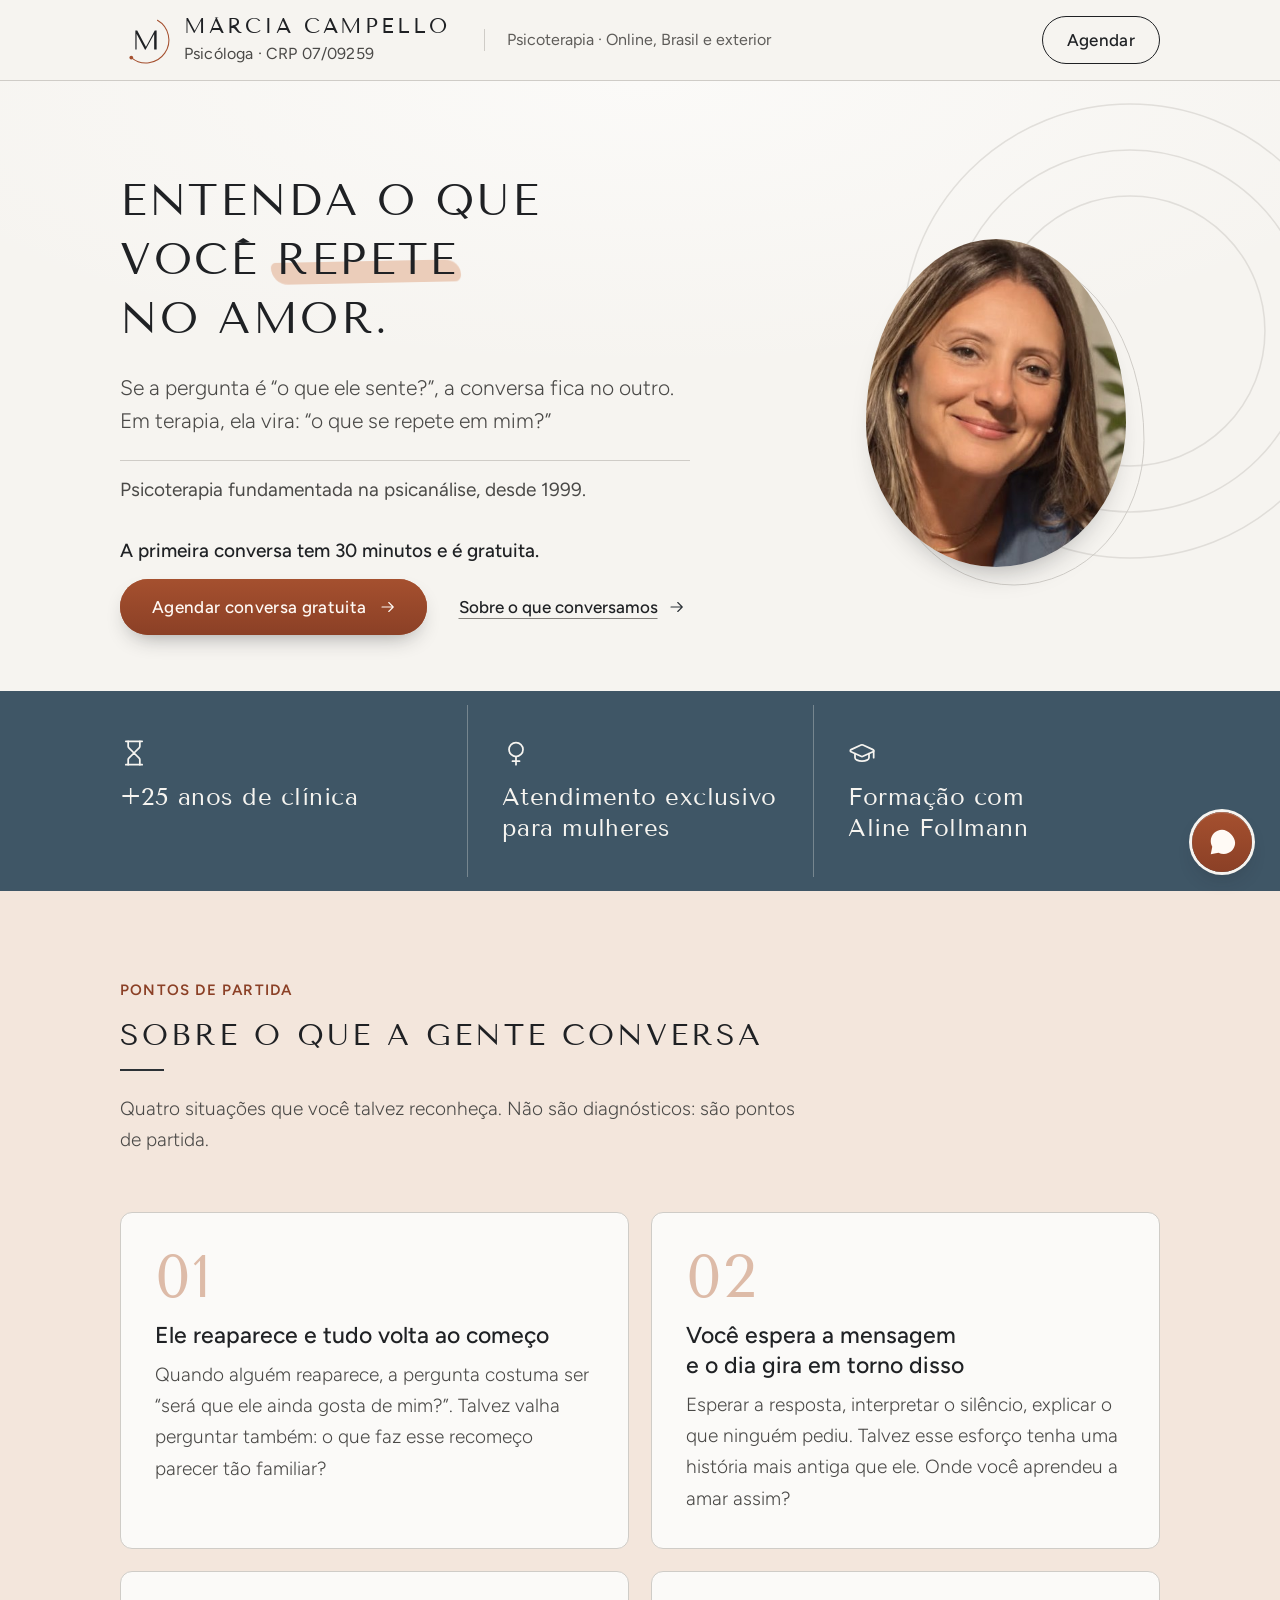
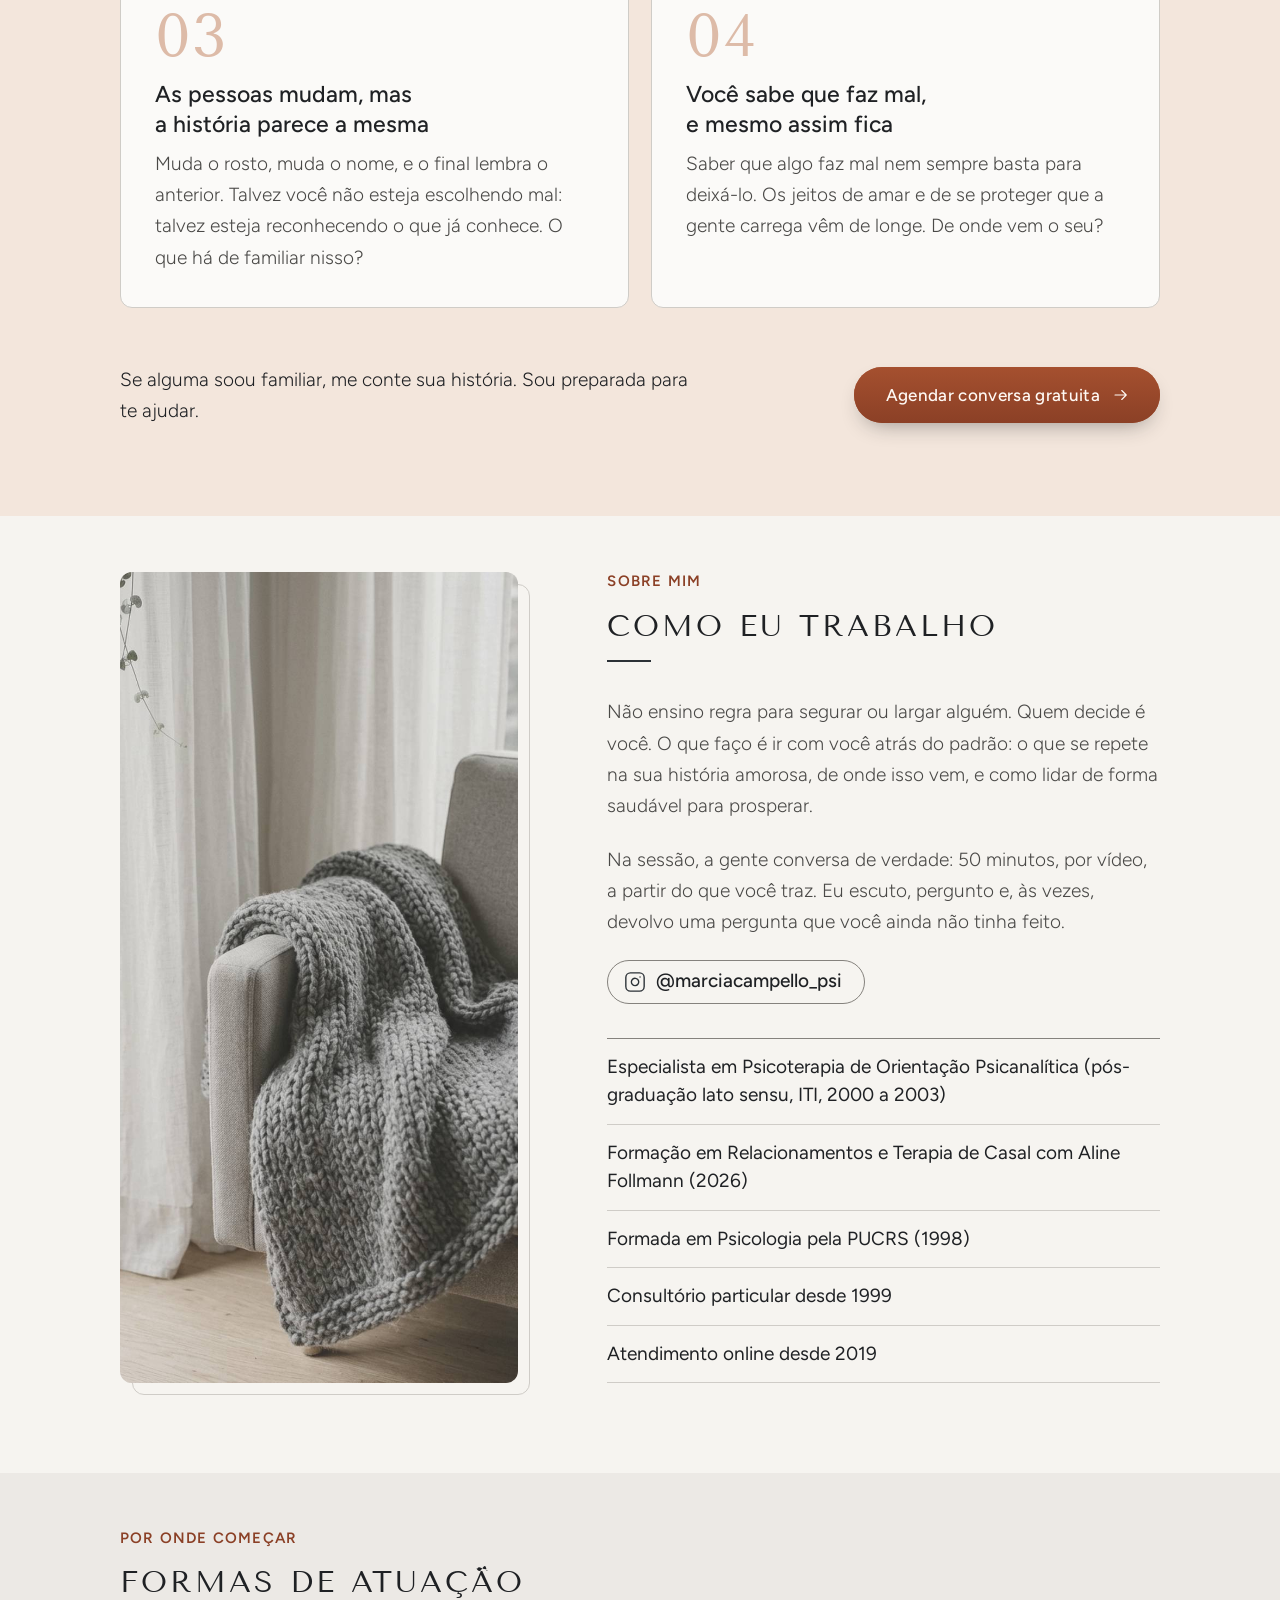
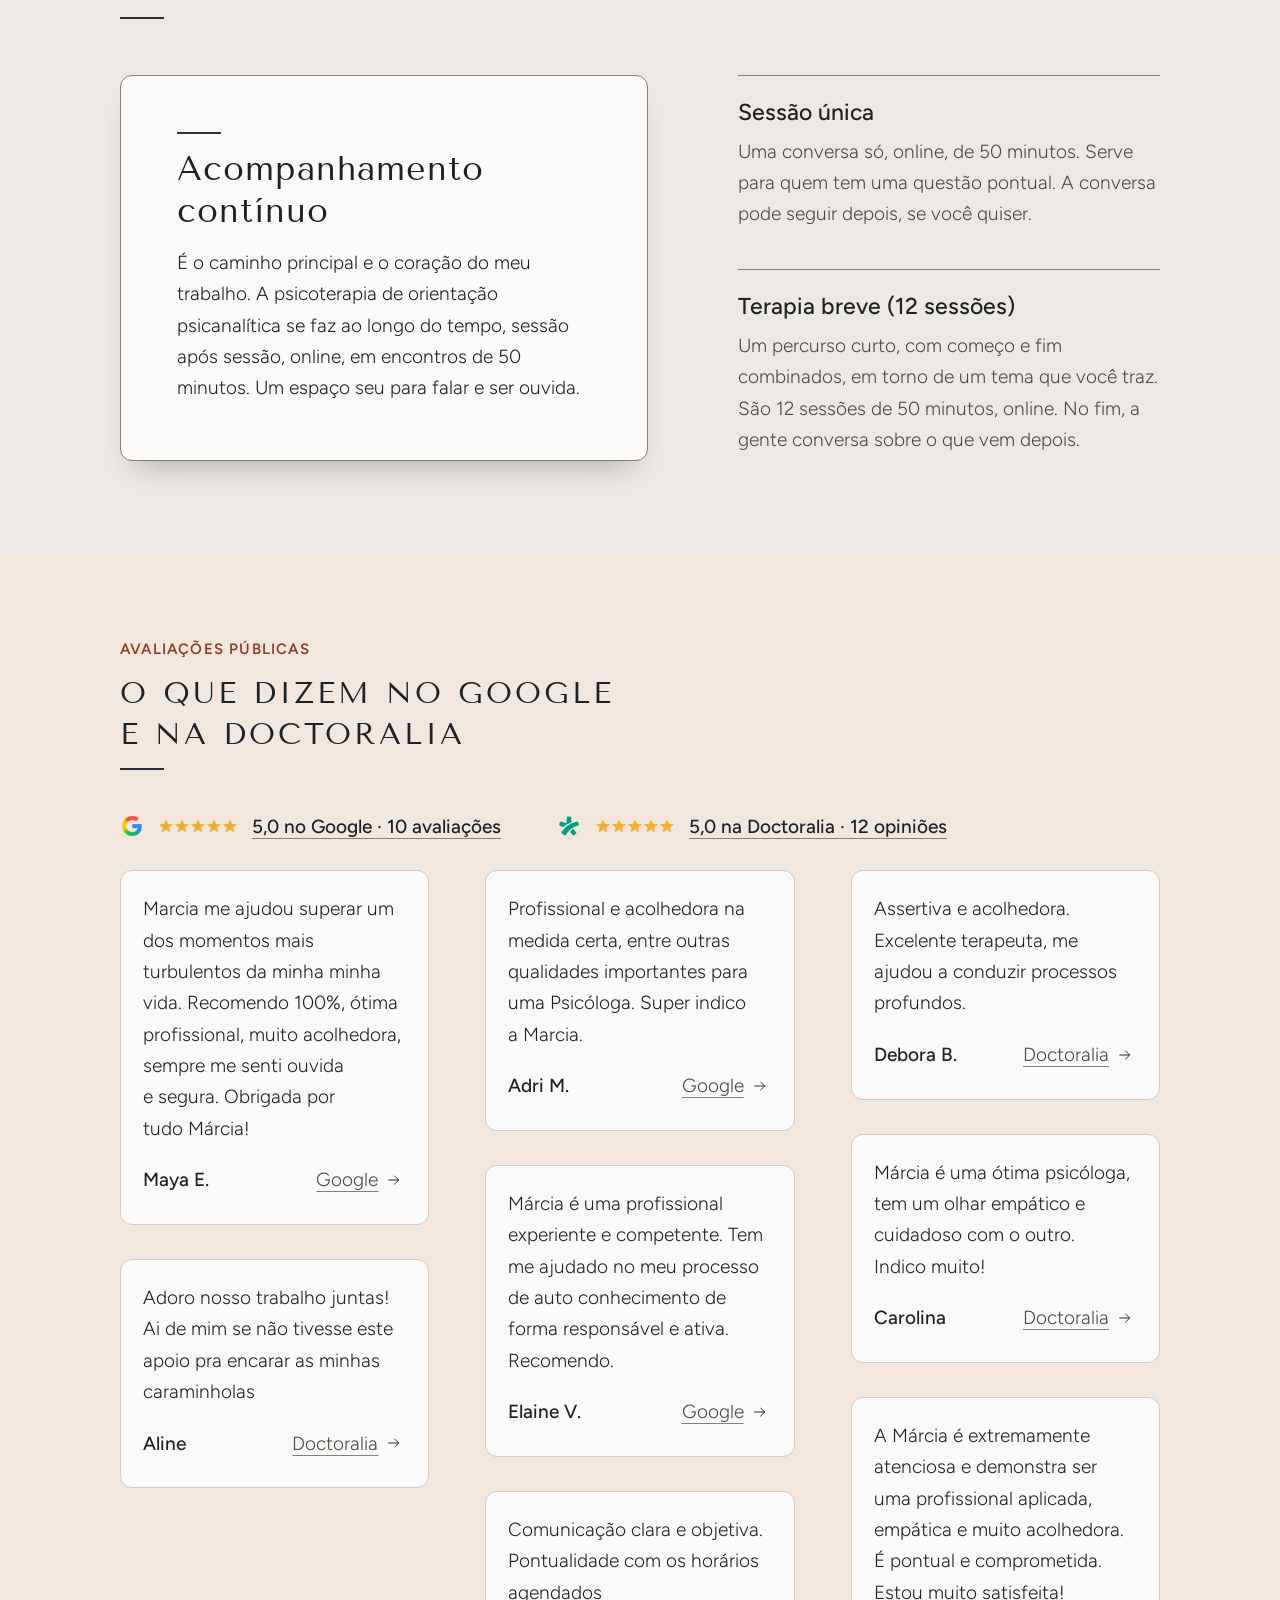
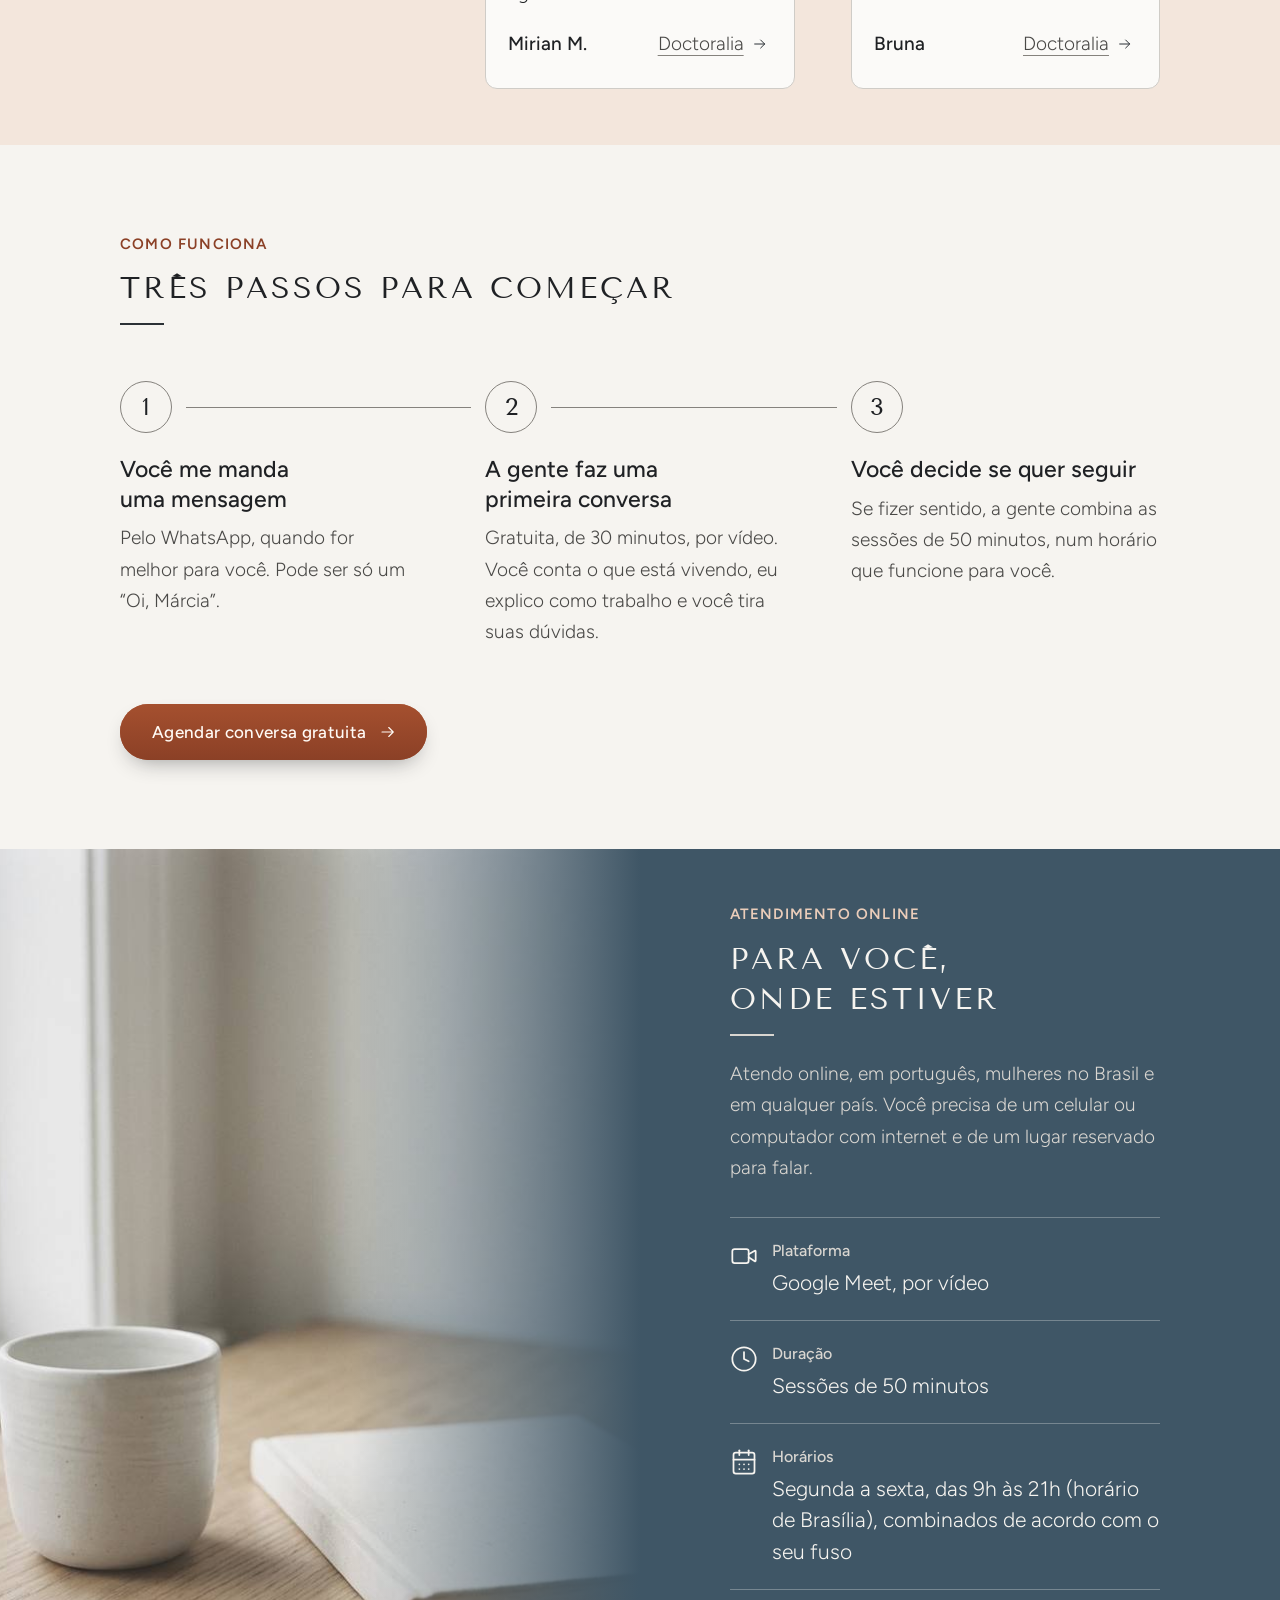
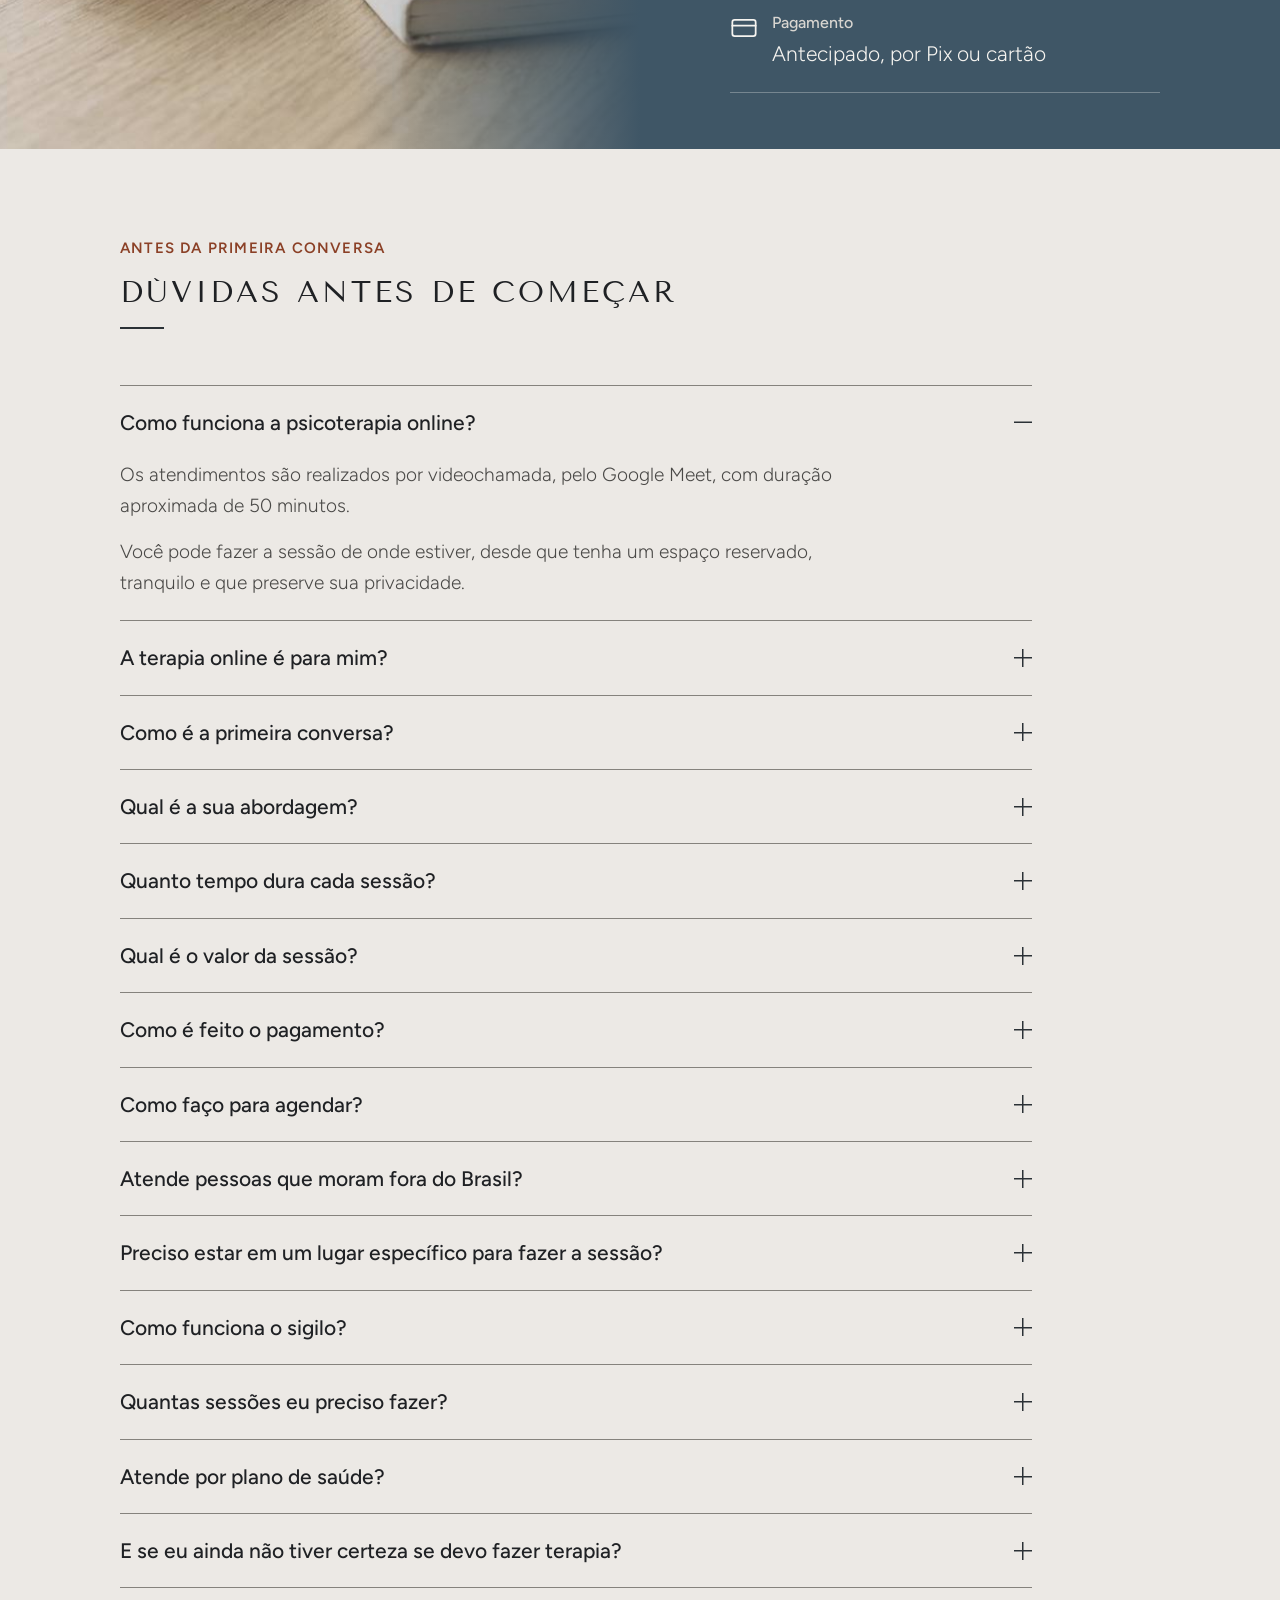
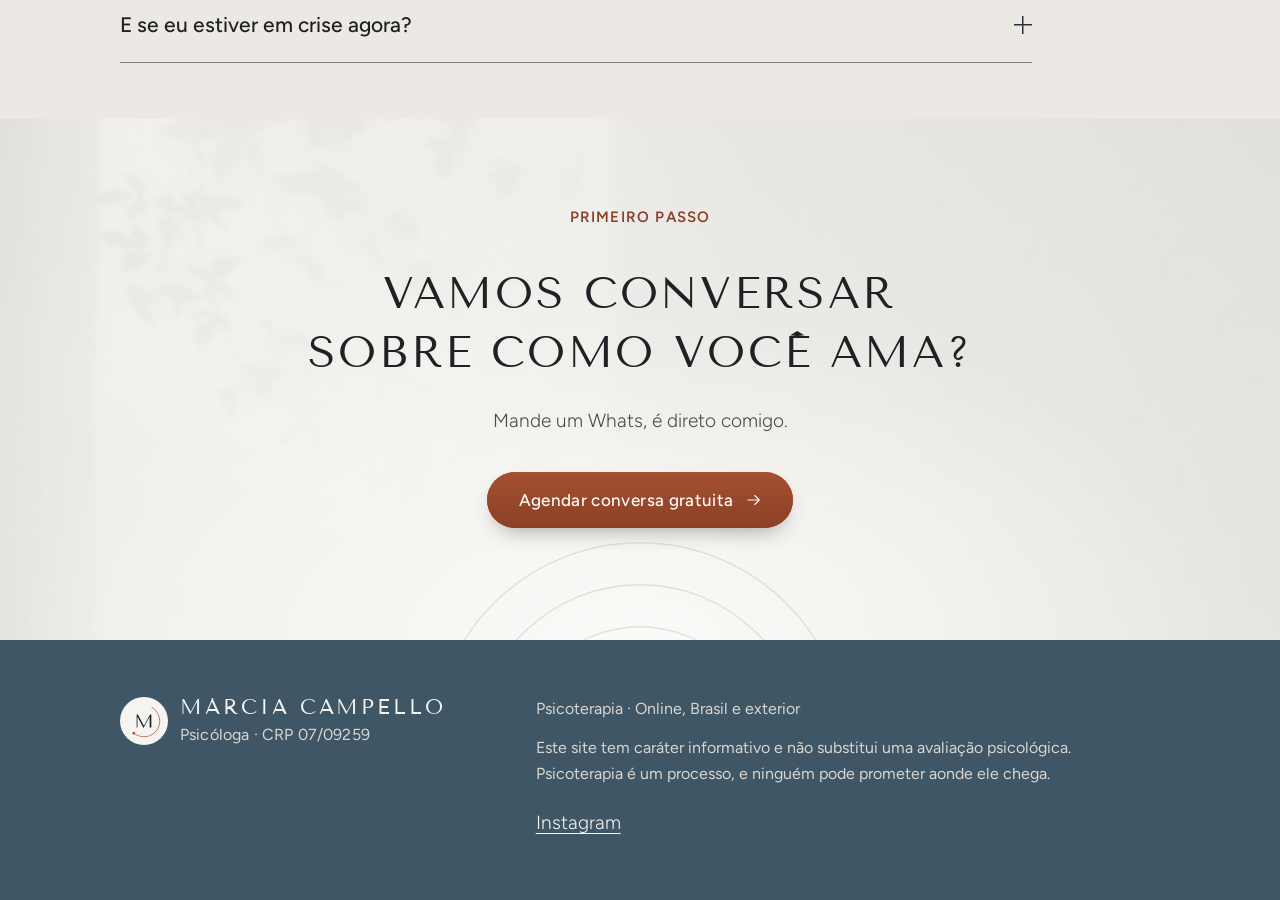
==== commit d6abc637: "rodada 8: conversa gratuita, psicoterapia, como funciona, local, FAQ da Marcia" ====
--- a/index.html
+++ b/index.html
@@ -199,7 +199,8 @@
 .faq summary::after{content:"";flex:none;width:18px;height:18px;color:var(--marcia-graphite);background:linear-gradient(currentColor,currentColor) center/100% 1.5px no-repeat,linear-gradient(currentColor,currentColor) center/1.5px 100% no-repeat;transition:transform var(--marcia-dur) var(--marcia-ease)}
 .faq details[open] summary::after{background:linear-gradient(currentColor,currentColor) center/100% 1.5px no-repeat;transform:rotate(180deg)}
 .faq summary:hover{color:var(--marcia-accent-deep)}
-.faq details p{margin:0;padding:0 0 var(--marcia-e-3);max-width:38em;color:var(--marcia-ink-2)}
+.faq details p{margin:0;padding:0 0 var(--marcia-e-2);max-width:38em;color:var(--marcia-ink-2)}
+.faq details p:last-of-type{padding-bottom:var(--marcia-e-3)}
 
 /* ---------- local: online, Brasil e exterior ---------- */
 .local{background:var(--marcia-paper-2);padding:var(--marcia-e-5) 0}
@@ -316,6 +317,19 @@
 /* ---------- faq: cinza ---------- */
 .faq{background:var(--marcia-paper-2)}
 
+/* ---------- como-funciona (rodada 8): papel, entre a argila da prova e o azul do local. Tres passos com numero em circulo fino (traco da marca, nada de cartao)
+   e um fio entre os circulos. Celular: coluna, circulo a esquerda. Desktop: tres colunas, o fio corre na horizontal ---------- */
+.como-funciona{background:var(--marcia-paper);padding:var(--marcia-e-6) 0}
+.como-funciona .cab{max-width:38em}
+.passos{list-style:none;margin:var(--marcia-e-5) 0 0;padding:0;display:grid;gap:0}
+.passo{position:relative;display:grid;grid-template-columns:52px minmax(0,1fr);column-gap:var(--marcia-e-3);padding-bottom:var(--marcia-e-4)}
+.passo:last-child{padding-bottom:0}
+.passo .num{grid-row:1 / span 2;display:flex;align-items:center;justify-content:center;width:52px;height:52px;border:1px solid var(--marcia-hair-forte);border-radius:50%;font-family:var(--marcia-display);font-size:24px;line-height:1;color:var(--marcia-ink);background:var(--marcia-paper)}
+.passo:not(:last-child)::after{content:"";position:absolute;left:26px;top:60px;bottom:8px;width:1px;background:var(--marcia-hair-forte)}
+.passo h3{margin:6px 0 var(--marcia-e-1)}
+.passo p{margin:0;color:var(--marcia-ink-2)}
+.como-funciona .btn{margin-top:var(--marcia-e-5)}
+
 /* ---------- local: split azul com a imagem da xicara ---------- */
 .local{display:grid;padding:0;background:var(--marcia-blue);color:var(--marcia-on-blue)}
 .local .amb{height:clamp(150px,40vw,220px);border-radius:0}
@@ -343,6 +357,11 @@
 .autoridade :focus-visible,.local :focus-visible,.rodape :focus-visible{outline-color:var(--marcia-on-blue)}
 
 @media (min-width:880px){
+  .passos{grid-template-columns:repeat(3,minmax(0,1fr));column-gap:var(--marcia-e-5)}
+  .passo{display:block;padding-bottom:0}
+  .passo .num{margin-bottom:var(--marcia-e-3)}
+  .passo:not(:last-child)::after{left:66px;right:calc(var(--marcia-e-5) * -1 + 14px);top:26px;bottom:auto;width:auto;height:1px}
+  .passo h3{margin:0 0 var(--marcia-e-1)}
   .autoridade li{border-left-color:var(--marcia-blue-line)}
   .porque .wrap{grid-template-areas:"cab texto" "creds texto" "img img"}
   .porque .amb{grid-area:img}
@@ -487,7 +506,7 @@
       <img src="assets/simbolo-cor.svg" width="52" height="52" alt="" decoding="async">
       <span class="wm"><b>Márcia Campello</b><span>Psicóloga · CRP 07/09259</span></span>
     </a>
-    <p class="linha">Psicanálise · Online, Brasil e exterior</p>
+    <p class="linha">Psicoterapia · Online, Brasil e exterior</p>
     <button class="btn-linha" type="button" data-wa>Agendar</button>
   </div>
 </header>
@@ -501,10 +520,10 @@
     <div class="copia">
       <h1>Entenda o que você <span class="mt">repete</span> no amor.</h1>
       <p class="lede">Se a pergunta é “o que ele sente?”, a conversa fica no outro. Em terapia, ela vira: “o que se repete em mim?”</p>
-      <p class="cred">Psicanálise freudiana, desde 1999.</p>
-      <p class="oferta">O primeiro papo tem 30 minutos e é gratuito.</p>
+      <p class="cred">Psicoterapia fundamentada na psicanálise, desde 1999.</p>
+      <p class="oferta">A primeira conversa tem 30 minutos e é gratuita.</p>
       <div class="acoes">
-        <button class="btn" type="button" data-wa>Agendar papo gratuito <svg class="seta-b" viewBox="0 0 24 24" aria-hidden="true"><path d="M4 12h15M13 6l6 6-6 6" fill="none" stroke="currentColor" stroke-width="1.5" stroke-linecap="round" stroke-linejoin="round"/></svg></button>
+        <button class="btn" type="button" data-wa>Agendar conversa gratuita <svg class="seta-b" viewBox="0 0 24 24" aria-hidden="true"><path d="M4 12h15M13 6l6 6-6 6" fill="none" stroke="currentColor" stroke-width="1.5" stroke-linecap="round" stroke-linejoin="round"/></svg></button>
         <a class="link-seta" href="#servicos">Sobre o que conversamos <svg class="seta" viewBox="0 0 24 24" aria-hidden="true"><path d="M4 12h15M13 6l6 6-6 6" fill="none" stroke="currentColor" stroke-width="1.5" stroke-linecap="round" stroke-linejoin="round"/></svg></a>
       </div>
     </div>
@@ -543,7 +562,7 @@
     </ul>
     <div class="fecho">
       <p>Se alguma soou familiar, me conte sua história. Sou preparada para te ajudar.</p>
-      <button class="btn" type="button" data-wa>Agendar papo gratuito <svg class="seta-b" viewBox="0 0 24 24" aria-hidden="true"><path d="M4 12h15M13 6l6 6-6 6" fill="none" stroke="currentColor" stroke-width="1.5" stroke-linecap="round" stroke-linejoin="round"/></svg></button>
+      <button class="btn" type="button" data-wa>Agendar conversa gratuita <svg class="seta-b" viewBox="0 0 24 24" aria-hidden="true"><path d="M4 12h15M13 6l6 6-6 6" fill="none" stroke="currentColor" stroke-width="1.5" stroke-linecap="round" stroke-linejoin="round"/></svg></button>
     </div>
   </div>
 </section>
@@ -613,19 +632,36 @@
   </div>
 </section>
 
+<section class="como-funciona" data-bloco="como-funciona">
+  <div class="wrap">
+    <div class="cab">
+      <span class="rotulo">Como funciona</span>
+      <h2>Três passos para começar</h2>
+      <span class="filete-g" role="presentation"></span>
+    </div>
+    <ol class="passos">
+      <li class="passo reveal"><span class="num" aria-hidden="true">1</span><h3>Você me manda uma mensagem</h3><p>Pelo WhatsApp, quando for melhor para você. Pode ser só um “Oi, Márcia”.</p></li>
+      <li class="passo reveal"><span class="num" aria-hidden="true">2</span><h3>A gente faz uma primeira conversa</h3><p>Gratuita, de 30 minutos, por vídeo. Você conta o que está vivendo, eu explico como trabalho e você tira suas dúvidas.</p></li>
+      <li class="passo reveal"><span class="num" aria-hidden="true">3</span><h3>Você decide se quer seguir</h3><p>Se fizer sentido, a gente combina as sessões de 50 minutos, num horário que funcione para você.</p></li>
+    </ol>
+    <button class="btn" type="button" data-wa>Agendar conversa gratuita <svg class="seta-b" viewBox="0 0 24 24" aria-hidden="true"><path d="M4 12h15M13 6l6 6-6 6" fill="none" stroke="currentColor" stroke-width="1.5" stroke-linecap="round" stroke-linejoin="round"/></svg></button>
+  </div>
+</section>
+
 <section class="local" data-bloco="local" data-split>
   <figure class="amb"><img src="fotos/amb-xicara.jpg" width="1200" height="896" alt="" loading="lazy" decoding="async"></figure>
   <div class="wrap">
     <div class="cab">
       <span class="rotulo">Atendimento online</span>
-      <h2>Onde eu atendo</h2>
+      <h2>Para você, onde estiver</h2>
       <span class="filete-g" role="presentation"></span>
-      <p>Atendo online, por vídeo, para o Brasil e para o exterior. Você precisa de um celular ou computador com internet e de um lugar onde possa falar sem ser interrompida.</p>
+      <p>Atendo online, em português, mulheres no Brasil e em qualquer país. Você precisa de um celular ou computador com internet e de um lugar reservado para falar.</p>
     </div>
     <dl>
-      <div class="linha-l reveal"><svg class="ico" viewBox="0 0 24 24" aria-hidden="true" fill="none" stroke="currentColor" stroke-width="1.5" stroke-linecap="round" stroke-linejoin="round"><path d="m16 13 5.223 3.482a.5.5 0 0 0 .777-.416V7.87a.5.5 0 0 0-.752-.432L16 10.5"/><rect x="2" y="6" width="14" height="12" rx="2"/></svg><dt>Formato</dt><dd>Sessões de 50 minutos</dd></div>
-      <div class="linha-l reveal"><svg class="ico" viewBox="0 0 24 24" aria-hidden="true" fill="none" stroke="currentColor" stroke-width="1.5" stroke-linecap="round" stroke-linejoin="round"><path d="M8 2v4"/><path d="M16 2v4"/><rect width="18" height="18" x="3" y="4" rx="2"/><path d="M3 10h18"/><path d="M8 14h.01"/><path d="M12 14h.01"/><path d="M16 14h.01"/><path d="M8 18h.01"/><path d="M12 18h.01"/><path d="M16 18h.01"/></svg><dt>Dias e horários</dt><dd>Segunda a sexta, das 9h às 21h</dd></div>
-      <div class="linha-l reveal"><svg class="ico" viewBox="0 0 24 24" aria-hidden="true" fill="none" stroke="currentColor" stroke-width="1.5" stroke-linecap="round" stroke-linejoin="round"><path d="M7.9 20A9 9 0 1 0 4 16.1L2 22Z"/></svg><dt>Primeiro passo</dt><dd>Um “Oi, Márcia” no WhatsApp</dd></div>
+      <div class="linha-l reveal"><svg class="ico" viewBox="0 0 24 24" aria-hidden="true" fill="none" stroke="currentColor" stroke-width="1.5" stroke-linecap="round" stroke-linejoin="round"><path d="m16 13 5.223 3.482a.5.5 0 0 0 .777-.416V7.87a.5.5 0 0 0-.752-.432L16 10.5"/><rect x="2" y="6" width="14" height="12" rx="2"/></svg><dt>Plataforma</dt><dd>Google Meet, por vídeo</dd></div>
+      <div class="linha-l reveal"><svg class="ico" viewBox="0 0 24 24" aria-hidden="true" fill="none" stroke="currentColor" stroke-width="1.5" stroke-linecap="round" stroke-linejoin="round"><circle cx="12" cy="12" r="10"/><polyline points="12 6 12 12 16 14"/></svg><dt>Duração</dt><dd>Sessões de 50 minutos</dd></div>
+      <div class="linha-l reveal"><svg class="ico" viewBox="0 0 24 24" aria-hidden="true" fill="none" stroke="currentColor" stroke-width="1.5" stroke-linecap="round" stroke-linejoin="round"><path d="M8 2v4"/><path d="M16 2v4"/><rect width="18" height="18" x="3" y="4" rx="2"/><path d="M3 10h18"/><path d="M8 14h.01"/><path d="M12 14h.01"/><path d="M16 14h.01"/><path d="M8 18h.01"/><path d="M12 18h.01"/><path d="M16 18h.01"/></svg><dt>Horários</dt><dd>Segunda a sexta, das 9h às 21h (horário de Brasília), combinados de acordo com o seu fuso</dd></div>
+      <div class="linha-l reveal"><svg class="ico" viewBox="0 0 24 24" aria-hidden="true" fill="none" stroke="currentColor" stroke-width="1.5" stroke-linecap="round" stroke-linejoin="round"><rect width="20" height="14" x="2" y="5" rx="2"/><line x1="2" x2="22" y1="10" y2="10"/></svg><dt>Pagamento</dt><dd>Antecipado, por Pix ou cartão</dd></div>
     </dl>
   </div>
 </section>
@@ -636,13 +672,20 @@
     <h2>Dúvidas antes de começar</h2>
     <span class="filete-g" role="presentation"></span>
     <div class="lista">
-      <details open><summary>Como começa a conversa?</summary><p>Você manda uma mensagem pelo WhatsApp. Pode ser só um oi. Por lá, você escolhe um horário para o primeiro papo, que tem 30 minutos e é gratuito. Não precisa chegar com a queixa organizada.</p></details>
-      <details><summary>Como funciona o atendimento?</summary><p>As sessões são por vídeo e duram 50 minutos. Atendo de segunda a sexta, das 9h às 21h. Você precisa de internet e de um lugar onde possa falar sem ser interrompida.</p></details>
-      <details><summary>A conversa por vídeo é sigilosa?</summary><p>Sim. Guardar sigilo é um dever da psicóloga, previsto no Código de Ética da psicologia. Antes de começarmos, explico como cuido disso no atendimento por vídeo. Para a conversa ficar reservada, cada uma de nós fica num lugar onde ninguém ouça.</p></details>
-      <details><summary>É para mim?</summary><p>Atendo mulheres adultas. É para você se certas escolhas no amor soam familiares demais e você quer entender por quê. Se procura uma regra para segurar ou largar alguém, não é isso que faço.</p></details>
-      <details><summary>É psicanálise?</summary><p>É psicoterapia de orientação psicanalítica freudiana. Na prática, a conversa não fica só no que aconteceu esta semana: vai atrás da história que vem antes. Eu me apresento como psicóloga, CRP 07/09259.</p></details>
-      <details><summary>Quanto tempo dura a terapia?</summary><p>Não dá para prever, porque depende da história de cada pessoa. O que posso dizer é como começa: sessões de 50 minutos, e a gente vai conversando sobre o ritmo ao longo do caminho.</p></details>
-      <details><summary>E o valor?</summary><p>O primeiro papo, de 30 minutos, é gratuito. Informo por mensagem, quando você perguntar, antes de começar. Pode perguntar já na primeira conversa pelo WhatsApp. Assim você decide sabendo.</p></details>
+      <details open><summary>Como funciona a psicoterapia online?</summary><p>Os atendimentos são realizados por videochamada, pelo Google Meet, com duração aproximada de 50 minutos.</p><p>Você pode fazer a sessão de onde estiver, desde que tenha um espaço reservado, tranquilo e que preserve sua privacidade.</p></details>
+      <details><summary>A terapia online é para mim?</summary><p>A psicoterapia pode ser um espaço importante quando alguma coisa começa a se repetir, quando determinadas relações fazem você sofrer, quando você percebe que está vivendo os mesmos padrões ou quando simplesmente sente que precisa compreender melhor o que está acontecendo com você.</p><p>Ansiedade, dificuldades nos relacionamentos, autoestima, recomeços, sobrecarga emocional e burnout são algumas das questões que podem aparecer no processo terapêutico.</p><p>Você não precisa estar vivendo uma grande crise para procurar terapia.</p></details>
+      <details><summary>Como é a primeira conversa?</summary><p>A primeira conversa é gratuita, tem 30 minutos e é, antes de tudo, um momento para nos conhecermos.</p><p>Você pode falar sobre o que trouxe você até aqui, sobre o que está acontecendo na sua vida e sobre aquilo que gostaria de compreender ou transformar.</p><p>Não precisa chegar sabendo exatamente o que dizer. A partir da sua fala, vamos construindo o caminho do processo terapêutico.</p></details>
+      <details><summary>Qual é a sua abordagem?</summary><p>Meu trabalho é fundamentado na psicanálise e na escuta clínica.</p><p>A terapia é um espaço para compreender aquilo que se repete, reconhecer padrões, elaborar experiências e construir novas possibilidades.</p><p>Não se trata de receber respostas prontas ou alguém dizendo a você o que fazer. Trata-se de poder olhar para sua história, suas escolhas e seus modos de se relacionar de uma maneira diferente.</p></details>
+      <details><summary>Quanto tempo dura cada sessão?</summary><p>Cada sessão tem duração aproximada de 50 minutos.</p></details>
+      <details><summary>Qual é o valor da sessão?</summary><p>A primeira conversa, de 30 minutos, é gratuita. O valor das sessões eu te passo pelo WhatsApp, junto com os horários disponíveis.</p></details>
+      <details><summary>Como é feito o pagamento?</summary><p>Para confirmar o horário escolhido, é solicitado o pagamento antecipado do valor da sessão, via Pix ou cartão.</p></details>
+      <details><summary>Como faço para agendar?</summary><p>Você pode entrar em contato comigo pelo WhatsApp e me contar brevemente o que motivou você a buscar terapia neste momento.</p><p>A partir disso, conversamos sobre o processo e verificamos juntas o melhor dia e horário para o seu atendimento.</p></details>
+      <details><summary>Atende pessoas que moram fora do Brasil?</summary><p>Sim.</p><p>Os atendimentos são realizados online, em português, para mulheres adultas que estejam no Brasil ou em outros países.</p></details>
+      <details><summary>Preciso estar em um lugar específico para fazer a sessão?</summary><p>É importante que você esteja em um espaço onde tenha privacidade e tranquilidade para falar livremente.</p><p>A qualidade da sessão também depende de poder estar presente naquele momento sem interrupções ou outras pessoas por perto.</p></details>
+      <details><summary>Como funciona o sigilo?</summary><p>O atendimento psicológico é realizado em ambiente privado e sigiloso, respeitando os princípios éticos da profissão.</p><p>Por isso, também é importante que você escolha um espaço reservado para realizar sua sessão.</p></details>
+      <details><summary>Quantas sessões eu preciso fazer?</summary><p>Não existe um número de sessões igual para todas as pessoas.</p><p>Cada processo tem seu próprio ritmo e depende das questões que estão sendo trabalhadas, da história de cada pessoa e do caminho construído ao longo da terapia.</p></details>
+      <details><summary>Atende por plano de saúde?</summary><p>Os atendimentos são particulares.</p><p>Caso seu plano de saúde ofereça reembolso para psicoterapia, posso fornecer a documentação necessária referente às sessões realizadas.</p></details>
+      <details><summary>E se eu ainda não tiver certeza se devo fazer terapia?</summary><p>Você não precisa ter todas as respostas antes de começar.</p><p>Às vezes, o primeiro passo é justamente poder falar sobre aquilo que está difícil de compreender sozinha.</p><p>Se alguma coisa vem incomodando você, se determinadas situações continuam se repetindo ou se sente que chegou o momento de olhar para sua história de outra maneira, talvez seja um bom momento para conversar.</p><p>Se fizer sentido para você, podemos conversar.</p></details>
       <details><summary>E se eu estiver em crise agora?</summary><p>Se você está em risco agora, ligue para o SAMU, 192, ou para o CVV, 188. O WhatsApp deste site serve para marcar a conversa, não para emergência.</p></details>
     </div>
   </div>
@@ -656,7 +699,7 @@
     <span class="rotulo">Primeiro passo</span>
     <h2>Vamos conversar sobre como você ama?</h2>
     <p>Mande um Whats, é direto comigo.</p>
-    <button class="btn" type="button" data-wa>Agendar papo gratuito <svg class="seta-b" viewBox="0 0 24 24" aria-hidden="true"><path d="M4 12h15M13 6l6 6-6 6" fill="none" stroke="currentColor" stroke-width="1.5" stroke-linecap="round" stroke-linejoin="round"/></svg></button>
+    <button class="btn" type="button" data-wa>Agendar conversa gratuita <svg class="seta-b" viewBox="0 0 24 24" aria-hidden="true"><path d="M4 12h15M13 6l6 6-6 6" fill="none" stroke="currentColor" stroke-width="1.5" stroke-linecap="round" stroke-linejoin="round"/></svg></button>
   </div>
 </section>
 
@@ -669,7 +712,7 @@
       <span class="wm"><b>Márcia Campello</b><span>Psicóloga · CRP 07/09259</span></span>
     </a>
     <div class="id">
-      <p class="esp leg">Psicanálise · Online, Brasil e exterior</p>
+      <p class="esp leg">Psicoterapia · Online, Brasil e exterior</p>
       <p class="leg">Este site tem caráter informativo e não substitui uma avaliação psicológica. Psicoterapia é um processo, e ninguém pode prometer aonde ele chega.</p>
       <p><a class="ig-rodape" href="https://instagram.com/marciacampello_psi" target="_blank" rel="noopener">Instagram</a></p>
     </div>
@@ -683,9 +726,9 @@
 
 <!-- sticky (mobile) -->
 <div class="sticky">
-  <button class="btn" type="button" data-wa>Agendar papo gratuito <svg class="seta-b" viewBox="0 0 24 24" aria-hidden="true"><path d="M4 12h15M13 6l6 6-6 6" fill="none" stroke="currentColor" stroke-width="1.5" stroke-linecap="round" stroke-linejoin="round"/></svg></button>
+  <button class="btn" type="button" data-wa>Agendar conversa gratuita <svg class="seta-b" viewBox="0 0 24 24" aria-hidden="true"><path d="M4 12h15M13 6l6 6-6 6" fill="none" stroke="currentColor" stroke-width="1.5" stroke-linecap="round" stroke-linejoin="round"/></svg></button>
   <!-- sem JavaScript o widget nao abre: o noscript mostra um link simples. O numero aqui e o UNICO literal fora de WA_PHONE (JS desligado nao le a constante). Trocou o numero? Troque tambem este, o gabarito confere que sao iguais. -->
-  <noscript><a class="btn" href="https://wa.me/5551999524202">Agendar papo gratuito</a></noscript>
+  <noscript><a class="btn" href="https://wa.me/5551999524202">Agendar conversa gratuita</a></noscript>
 </div>
 
 <!-- tracker de click id. Fonte unica: marketing-agency/sites/_shared/tracker.snippet.html. Nao editar aqui, editar no canonico. -->
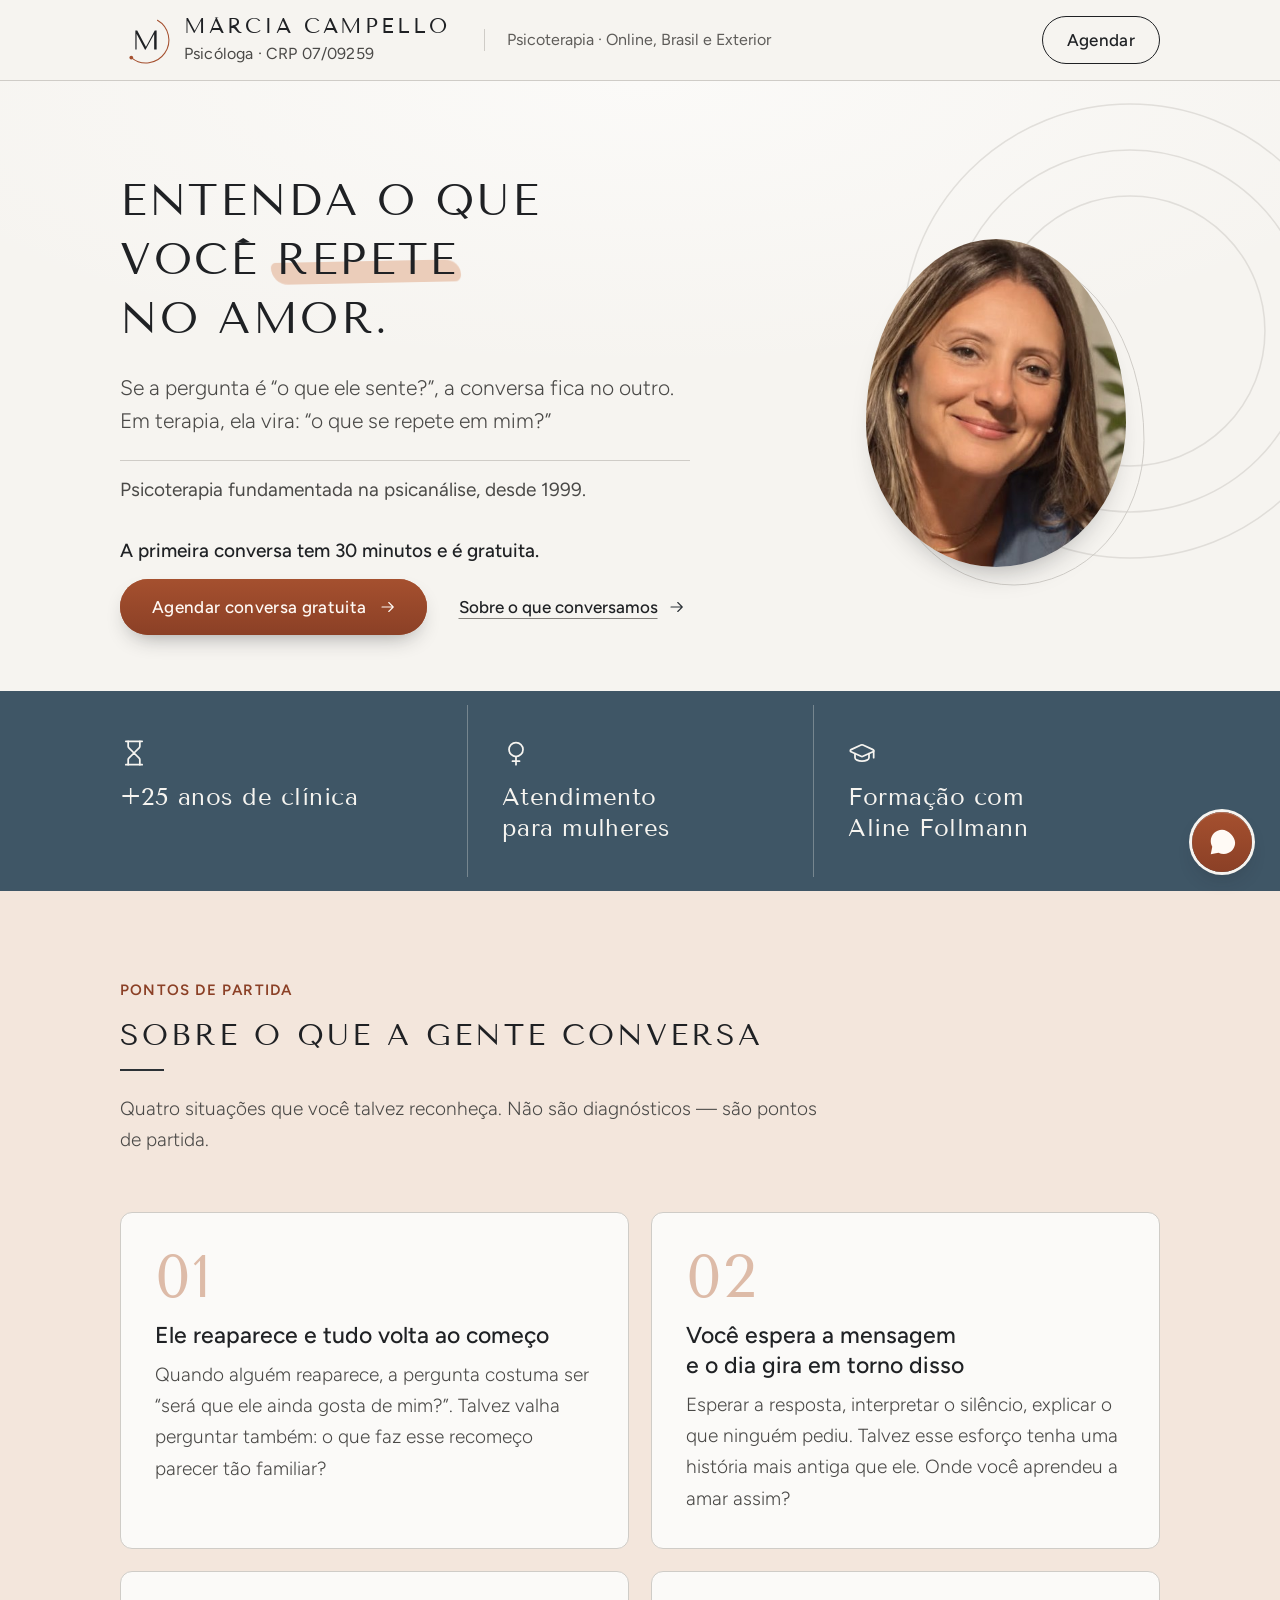
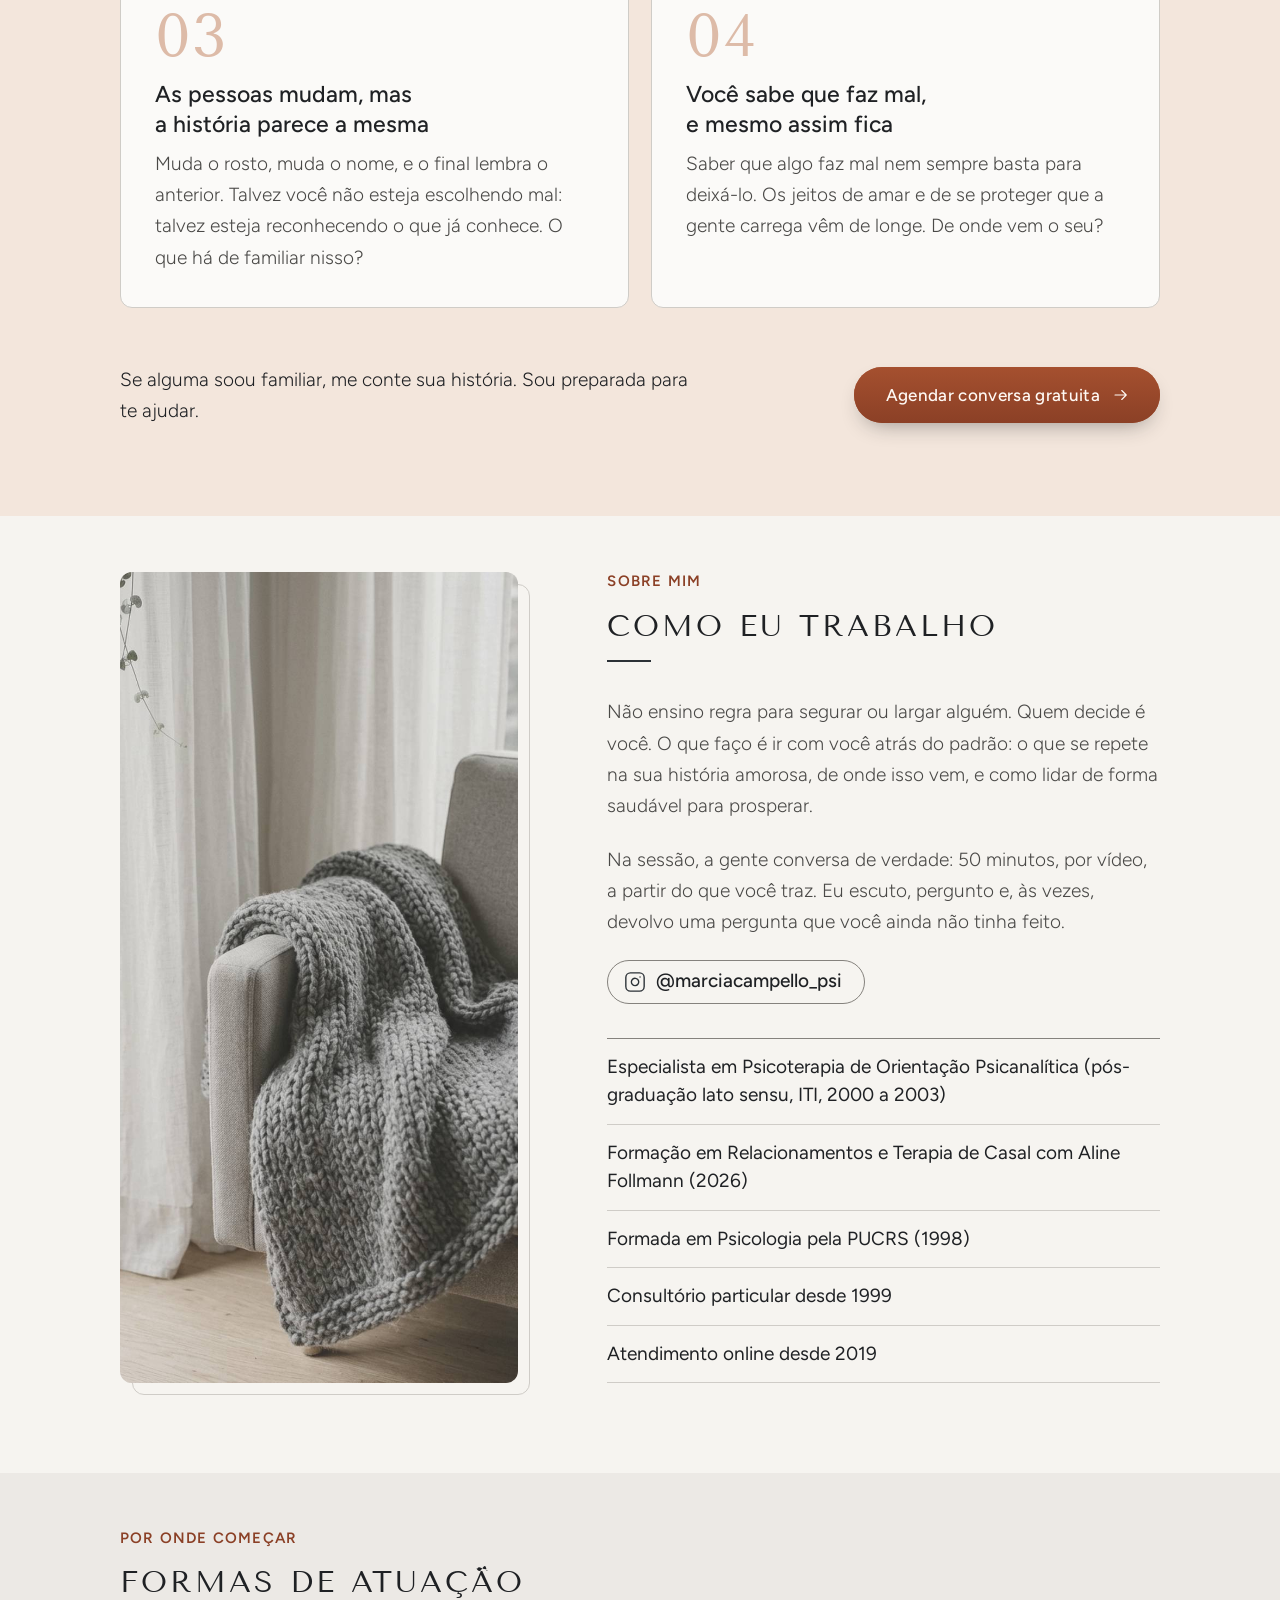
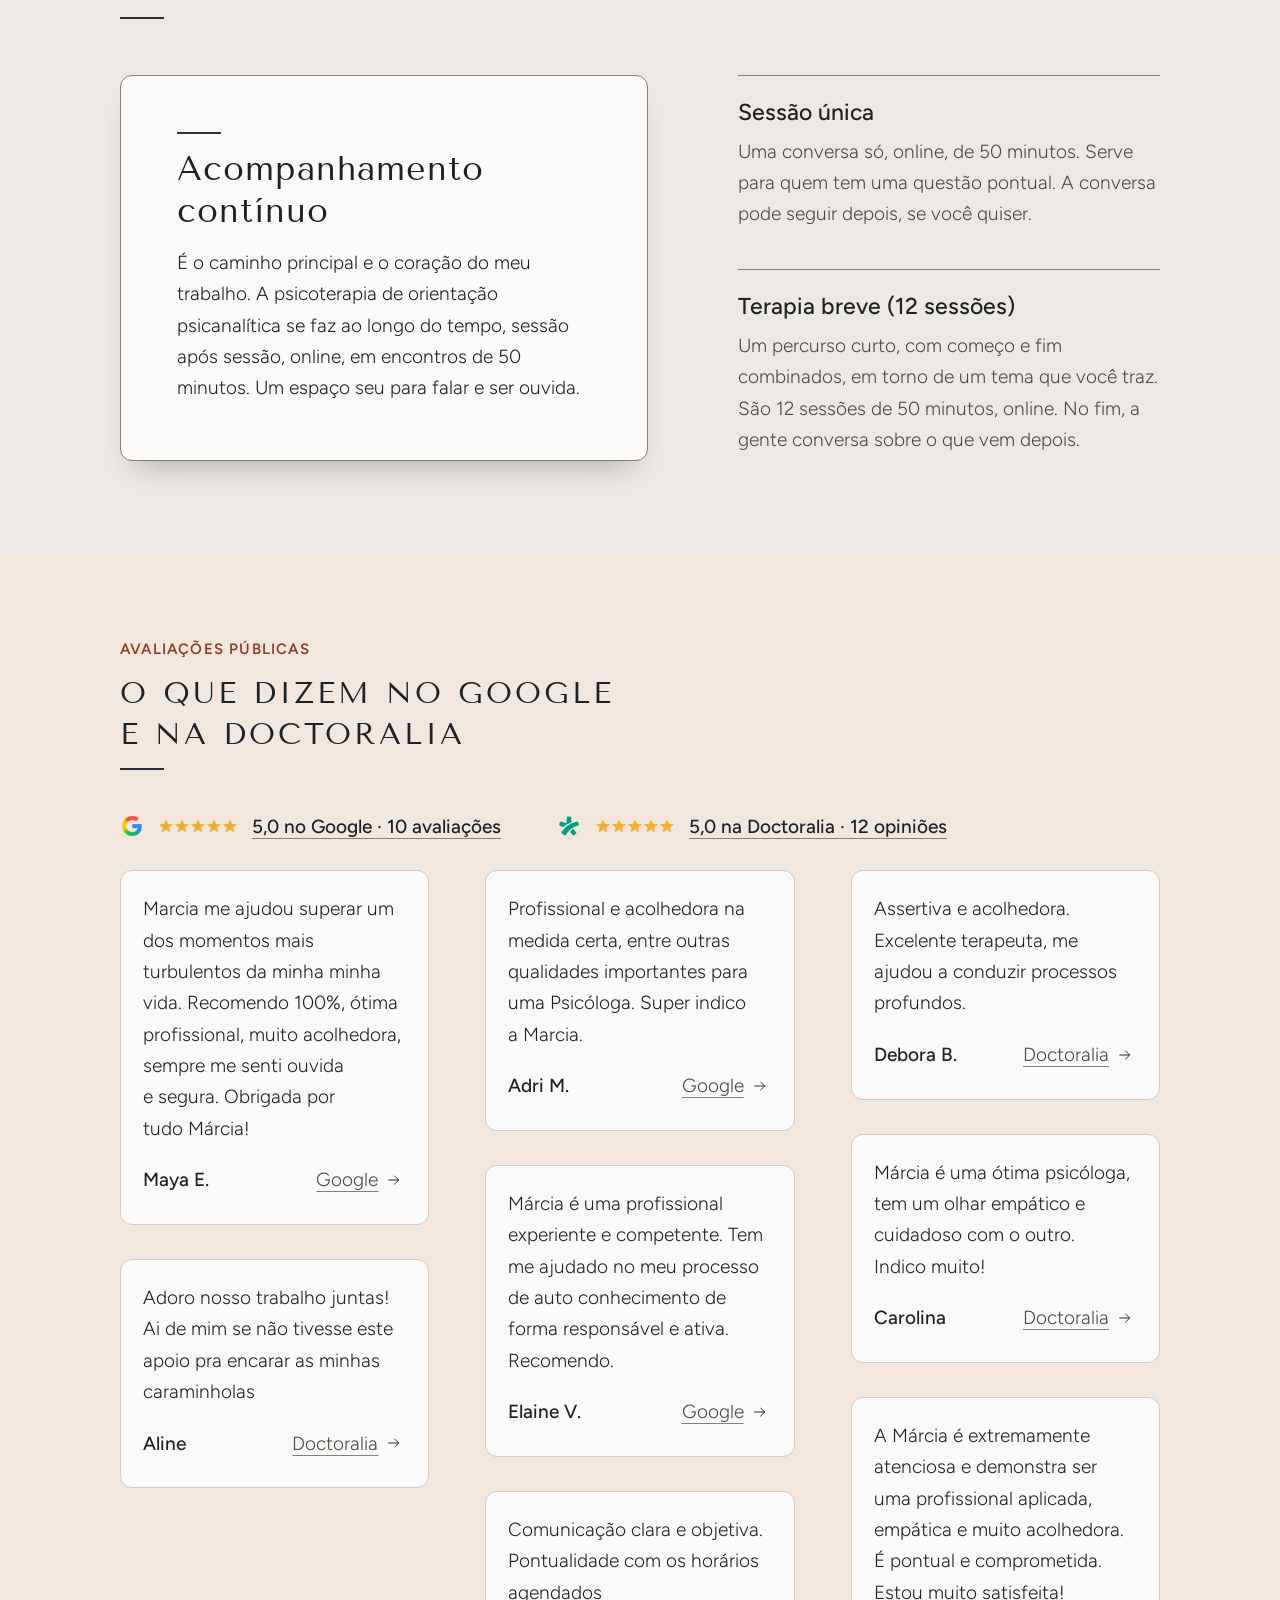
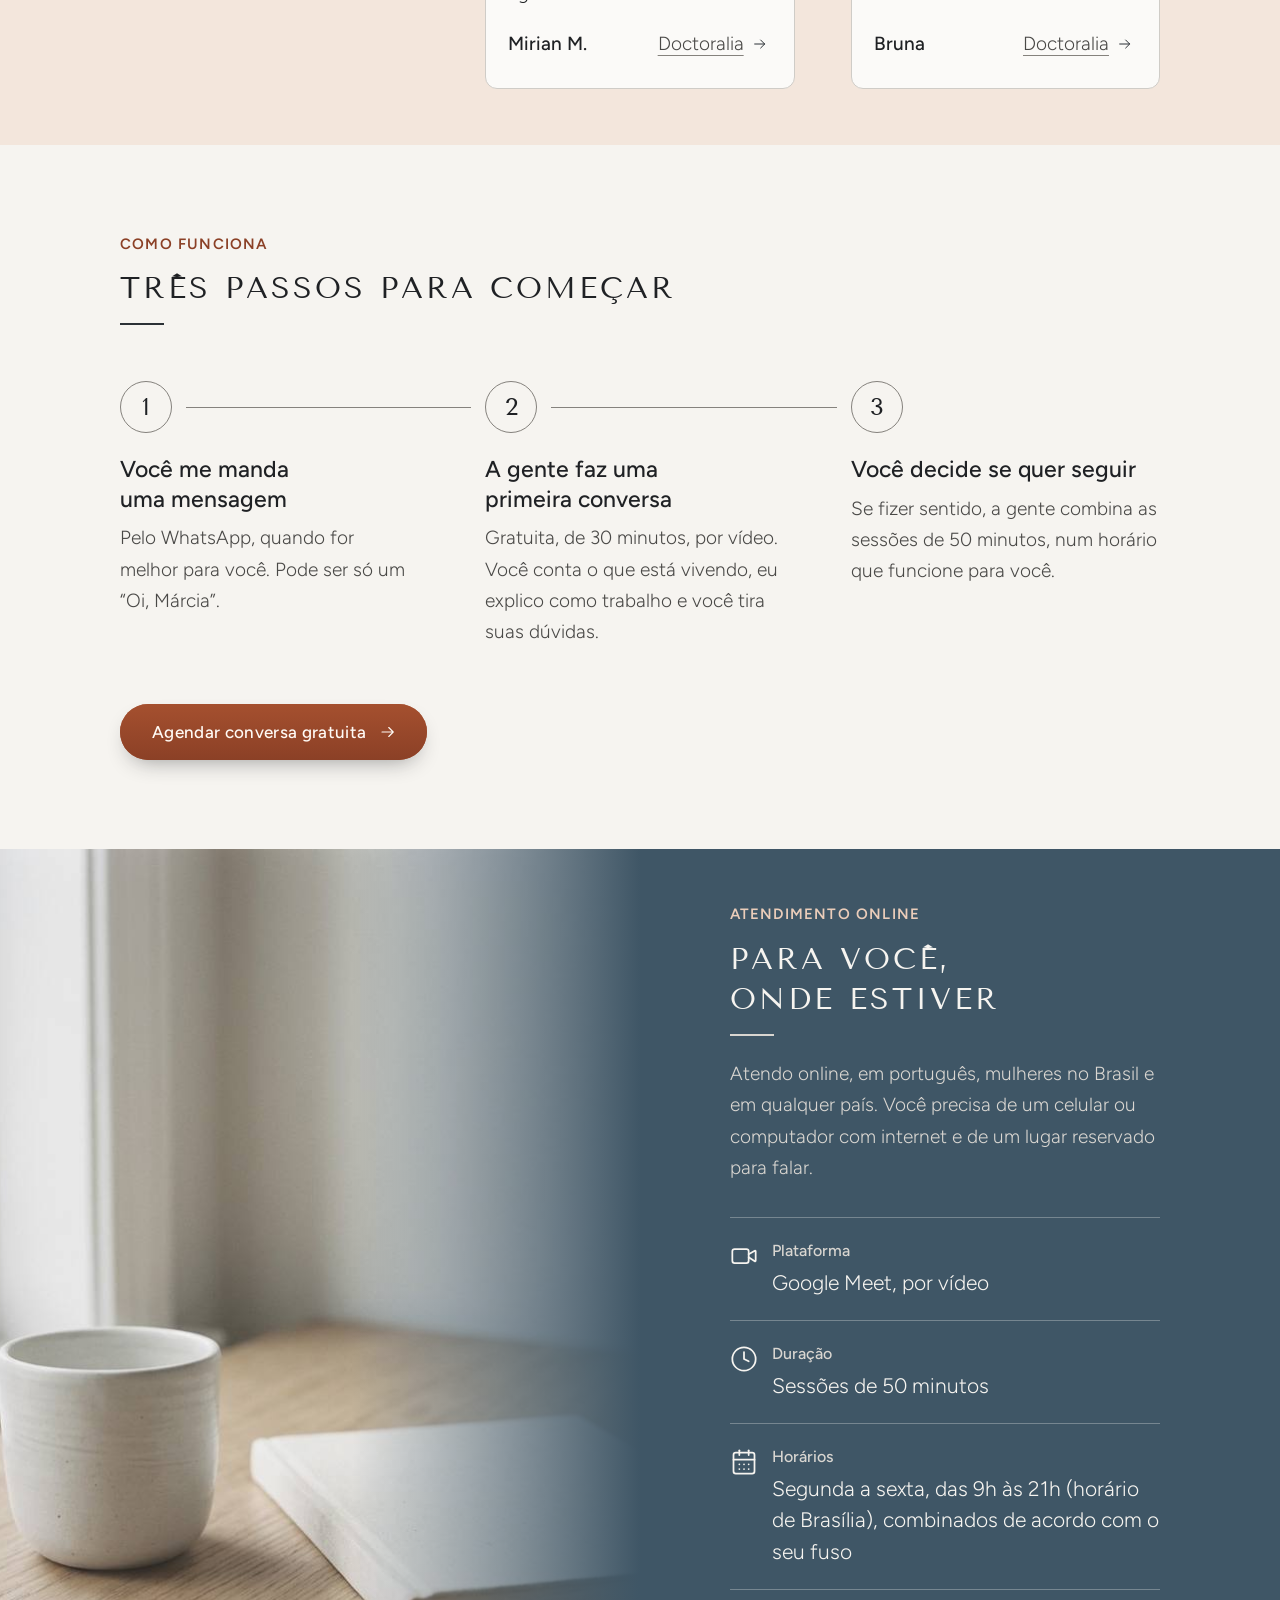
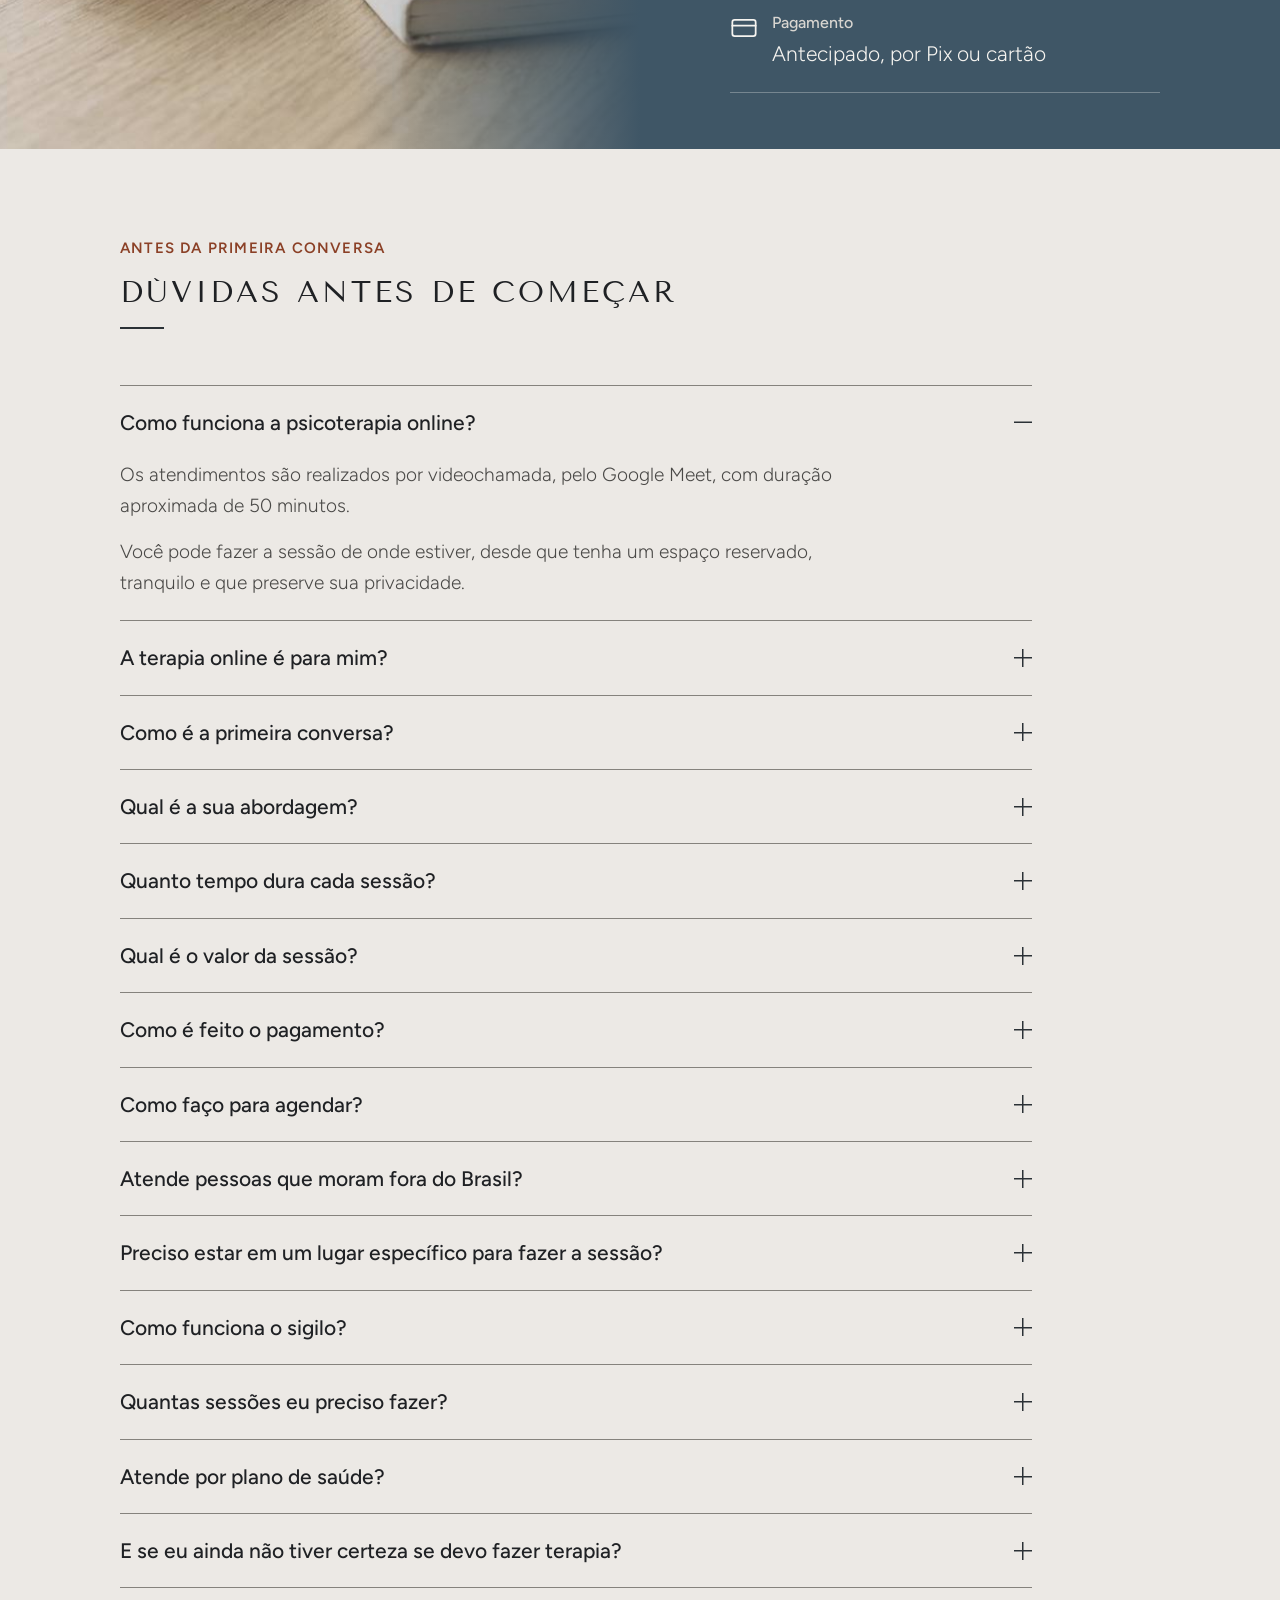
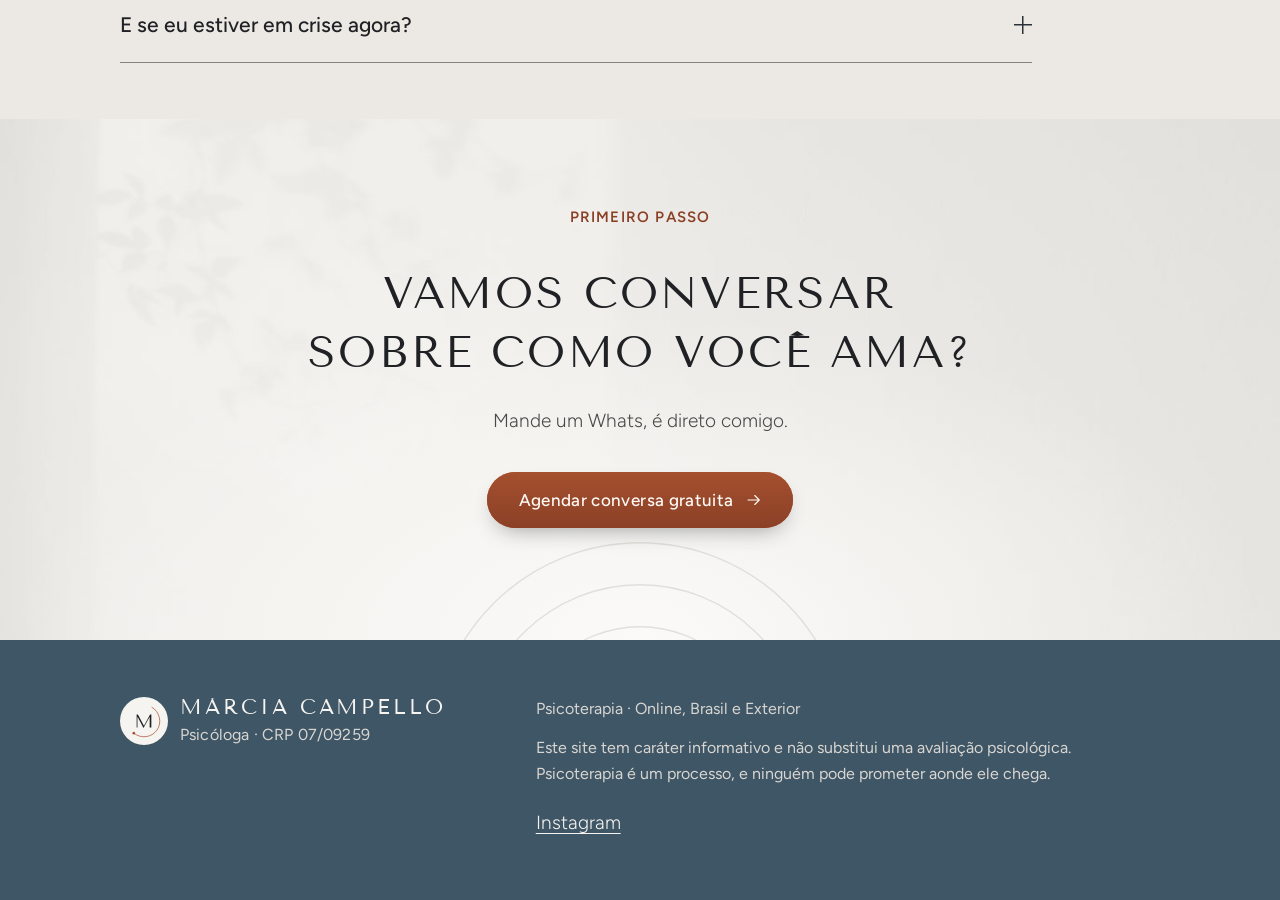
==== commit 47118993: "ajustes da Marcia 01/11: Exterior, atendimento para mulheres, travessao" ====
--- a/index.html
+++ b/index.html
@@ -7,12 +7,11 @@
 <!--
 Função: site da Márcia Campello (psicóloga, CRP 07/09259), página única na espinha do blueprint de LP de médico. Rodadas 1 a 7 (a 7 promoveu a proposta de cores a pagina principal): espinha (header, hero, autoridade, servicos, porque, formas, prova, local, faq, cta-final e rodape; na rodada 7 a faixa de beneficios saiu e o local subiu para antes do faq, a pedido do Felipe, 25/10/2026; a prova saiu na rodada 4 e voltou na 5 com as avaliações públicas do Google e da Doctoralia, a pedido do Felipe, 20/10/2026), mais o widget de WhatsApp. O texto mora em copy.md (um bloco ## chave por pedaço) e o gabarito verifica.py cobra que o que está aqui bate com ele.
 Data: 2026-10-25. Icones: Lucide v0.475.0 (licenca ISC), embutidos pelo monta.py. Marca: external/doctors/marcia/wiki/concepts/marca-marcia (tokens.css copiado para assets/tokens.css, copia de deploy, não se edita aqui).
-Preview com noindex. O noindex sai por último, junto com o domínio.
+No ar em https://marciacampello.com.br/ (26/10/2026, Felipe: "site aprovado"): sem meta robots, canonical e og no domínio.
 -->
-<meta name="description" content="Psicóloga Márcia Campello (CRP 07/09259). Psicoterapia de orientação psicanalítica para mulheres que querem entender o amor. Online, Brasil e exterior.">
-<meta name="robots" content="noindex, nofollow">
+<meta name="description" content="Psicóloga Márcia Campello (CRP 07/09259). Psicoterapia de orientação psicanalítica para mulheres que querem entender o amor. Online, Brasil e Exterior.">
 <meta name="theme-color" content="#F6F4F0">
-<link rel="canonical" href="https://fcamara1109.github.io/marcia-lp/">
+<link rel="canonical" href="https://marciacampello.com.br/">
 <link rel="icon" type="image/svg+xml" href="assets/favicon.svg">
 <link rel="icon" type="image/png" sizes="32x32" href="assets/favicon-32.png">
 <link rel="apple-touch-icon" href="assets/favicon-180.png">
@@ -20,15 +19,15 @@
 <meta property="og:locale" content="pt_BR">
 <meta property="og:site_name" content="Márcia Campello">
 <meta property="og:title" content="Entenda o que você repete no amor | Márcia Campello, Psicóloga">
-<meta property="og:description" content="Psicoterapia de orientação psicanalítica, com consultório desde 1999. Márcia Campello, Psicóloga, CRP 07/09259. Online, Brasil e exterior.">
-<meta property="og:url" content="https://fcamara1109.github.io/marcia-lp/">
-<meta property="og:image" content="https://fcamara1109.github.io/marcia-lp/assets/og-marcia-1200x630.png">
+<meta property="og:description" content="Psicoterapia de orientação psicanalítica, com consultório desde 1999. Márcia Campello, Psicóloga, CRP 07/09259. Online, Brasil e Exterior.">
+<meta property="og:url" content="https://marciacampello.com.br/">
+<meta property="og:image" content="https://marciacampello.com.br/assets/og-marcia-1200x630.png">
 <meta property="og:image:width" content="1200">
 <meta property="og:image:height" content="630">
 <meta name="twitter:card" content="summary_large_image">
 <meta name="twitter:title" content="Entenda o que você repete no amor | Márcia Campello, Psicóloga">
-<meta name="twitter:description" content="Psicoterapia de orientação psicanalítica, com consultório desde 1999. Márcia Campello, Psicóloga, CRP 07/09259. Online, Brasil e exterior.">
-<meta name="twitter:image" content="https://fcamara1109.github.io/marcia-lp/assets/og-marcia-1200x630.png">
+<meta name="twitter:description" content="Psicoterapia de orientação psicanalítica, com consultório desde 1999. Márcia Campello, Psicóloga, CRP 07/09259. Online, Brasil e Exterior.">
+<meta name="twitter:image" content="https://marciacampello.com.br/assets/og-marcia-1200x630.png">
 
 <!-- GTM-PONTO-DE-INSERCAO (head): ainda sem container. Quando o container existir, colar aqui o script do GTM e, logo depois da abertura do body, o noscript. Anotado no README. -->
 
@@ -420,9 +419,10 @@
   #wa-modal .screen{display:none;}
   #wa-modal .screen.active{display:block;animation:wafade .3s ease;}
   @keyframes wafade{from{opacity:0;transform:translateY(6px);}to{opacity:1;transform:none;}}
-  #wa-modal .whead{background:linear-gradient(135deg,var(--wa-head-a),var(--wa-head-b));color:#fff;padding:1.15rem 1.25rem 1.25rem;display:flex;align-items:center;gap:.85rem;}
+  #wa-modal .whead{background:linear-gradient(135deg,var(--wa-head-a),var(--wa-head-b));color:#fff;padding:1.15rem 3.4rem 1.25rem 1.25rem;display:flex;align-items:center;gap:.85rem;}  /* 3.4rem à direita: o texto não passa por baixo do botão fechar */
   #wa-modal .avatar{flex:none;width:56px;height:56px;border-radius:50%;position:relative;background:rgba(255,255,255,.18);border:2.5px solid rgba(255,255,255,.85);display:grid;place-items:center;}
   #wa-modal .avatar svg{width:30px;height:30px;}
+  #wa-modal .avatar img{display:block;width:100%;height:100%;border-radius:50%;object-fit:cover;object-position:50% 20%;}  /* opcional: foto no lugar do ícone (class="avatar foto") */
   #wa-modal .avatar .on{position:absolute;right:1px;bottom:1px;width:13px;height:13px;border-radius:50%;background:var(--wa);border:2.5px solid var(--wa-head-b);}
   #wa-modal .who{display:flex;flex-direction:column;gap:2px;min-width:0;}
   #wa-modal .nm{font-family:var(--wa-head-font);font-weight:700;font-size:1.15rem;letter-spacing:-.01em;}
@@ -459,33 +459,57 @@
    Fonte maior (publico 50+: piso de 15px), Tenor Sans sem negrito sintetico e alvos de 44px. */
 #wa-modal,.wafloat{
   --wa:#25D366;
-  --wa-head-a:var(--marcia-accent);--wa-head-b:var(--marcia-accent-deep);
+  --wa-head-a:var(--marcia-surface);--wa-head-b:var(--marcia-ink);
   --wa-accent:var(--marcia-accent);--wa-accent-d:var(--marcia-accent-deep);
-  --wa-band:var(--marcia-paper-2);--wa-surface:var(--marcia-surface);--wa-line:var(--marcia-hair-forte);
+  --wa-band:var(--marcia-clay);--wa-surface:var(--marcia-surface);--wa-line:var(--marcia-hair-forte);
   --wa-ink:var(--marcia-ink);--wa-muted:var(--marcia-ink-3);
   --wa-head-font:var(--marcia-display);--wa-body-font:var(--marcia-body);
 }
 #wa-modal::backdrop{background:rgba(31,33,36,.55)}
-#wa-modal .widget{box-shadow:var(--marcia-sombra-foto)}
-#wa-modal .wa-close{width:44px;height:44px;top:8px;right:8px;font-size:16px}
-#wa-modal .nm{font-weight:400;font-size:1.25rem;letter-spacing:.06em;text-transform:uppercase}
-#wa-modal .cred{font-size:.9375rem;font-weight:400}
-#wa-modal .online{font-size:.9375rem;font-weight:500;color:var(--marcia-ink)}
-#wa-modal .lead-line{font-weight:400;font-size:1.4rem;letter-spacing:.02em;line-height:1.3}
-#wa-modal .field .lbl{font-size:1rem;font-weight:500;color:var(--marcia-ink)}
+/* modal da Marcia (Felipe, 26/10/2026): header claro e centrado, foto dela com o contorno fino deslocado da marca, sem terracota de fundo.
+   A unica mancha quente forte e o botao. O X mora no canto e o texto do header e centrado e estreito: nunca se cruzam. */
+#wa-modal .widget{width:400px;max-height:calc(100dvh - 24px);overflow-y:auto;border-radius:20px;box-shadow:var(--marcia-sombra-foto)}
+#wa-modal .wa-close{width:44px;height:44px;top:10px;right:10px;background:var(--marcia-paper-2);color:var(--marcia-ink);border:1px solid var(--marcia-hair);transition:background var(--marcia-dur) var(--marcia-ease)}
+#wa-modal .wa-close:hover{background:var(--marcia-clay)}
+#wa-modal .wa-close svg{width:18px;height:18px}
+#wa-modal .whead{flex-direction:column;justify-content:center;gap:.9rem;padding:1.9rem 1.5rem 1.35rem;background:var(--marcia-surface);color:var(--marcia-ink);text-align:center}
+#wa-modal .avatar{width:88px;height:88px;border:0;background:none;display:block;margin:0 6px 0 0}
+#wa-modal .avatar::before{content:"";position:absolute;inset:0;border:1.5px solid var(--marcia-accent);border-radius:50%;transform:translate(6px,5px)}
+#wa-modal .avatar img{position:relative;box-shadow:0 0 0 3px var(--marcia-surface)}
+#wa-modal .who{align-items:center;gap:.3rem}
+#wa-modal .nm{font-weight:400;font-size:1.25rem;letter-spacing:.06em;text-transform:uppercase;color:var(--marcia-ink)}
+#wa-modal .cred{font-size:.9375rem;font-weight:400;color:var(--marcia-ink-2);line-height:1.4}
+#wa-modal .online{justify-content:center;gap:.55rem;padding:.7rem 1.5rem;border-top:1px solid var(--marcia-hair);font-size:.9375rem;font-weight:500;color:var(--marcia-ink)}
+#wa-modal .online .ico{flex:none;width:20px;height:20px;color:var(--marcia-accent-deep)}
+#wa-modal .wbody{padding:1.6rem 1.5rem 1.75rem}
+#wa-modal .lead-line{font-weight:400;font-size:1.45rem;letter-spacing:.02em;line-height:1.3;text-align:center;text-wrap:balance;margin-bottom:1.25rem}
+#wa-modal .field{margin-bottom:.55rem}
+#wa-modal .field .lbl{font-size:1rem;font-weight:500;color:var(--marcia-ink);margin-bottom:.4rem}
 #wa-modal .field input{font-size:1.125rem;height:52px;border-color:var(--marcia-hair-forte)}
 #wa-modal .field input::placeholder{color:var(--marcia-ink-3)}
 #wa-modal .field input:focus{border-color:var(--marcia-ink);box-shadow:0 0 0 3px rgba(165,80,47,.3)}
+#wa-modal .wa-hint{margin:0 0 1.3rem;font-size:.9375rem;line-height:1.45;color:var(--marcia-ink-2)}
 #wa-modal .wa-err-msg{font-size:1rem;font-weight:500;color:var(--marcia-erro)}
 #wa-modal .field input.wa-err,#wa-modal .field input.wa-err:focus{border-color:var(--marcia-erro);box-shadow:0 0 0 3px rgba(160,58,52,.2)}
-#wa-modal .btn{font-family:var(--marcia-body);font-weight:500;font-size:1.0625rem;letter-spacing:.01em;color:var(--marcia-on-accent);background:var(--marcia-cta-gradient);box-shadow:var(--marcia-sombra-btn)}
+#wa-modal .btn{font-family:var(--marcia-body);font-weight:500;font-size:1.0625rem;letter-spacing:.01em;color:var(--marcia-on-accent);background:var(--marcia-cta-gradient);box-shadow:var(--marcia-sombra-btn);border-radius:var(--marcia-r-btn)}
+#wa-modal .btn:hover{filter:none;background:var(--marcia-cta-gradient-hover);box-shadow:var(--marcia-sombra-btn-hover)}
 #wa-modal .btn .wa-ic{fill:currentColor}
-#wa-modal .notice{background:var(--marcia-paper);border-color:var(--marcia-hair-forte)}
-#wa-modal .notice-head{font-family:var(--marcia-body);font-weight:500;font-size:1rem;letter-spacing:.02em}
+#wa-modal :focus-visible{outline:2px solid var(--marcia-ink);outline-offset:3px}
+/* tela 2: o X ocupa a faixa de cima (44px + 10px), o aviso comeca abaixo dela */
+#wa-modal .warn-body{padding:3.5rem 1.5rem 1.6rem}
+#wa-modal .notice{background:var(--marcia-paper);border:1px solid var(--marcia-hair-forte);border-radius:16px;padding:1.25rem 1.3rem 1.35rem}
+#wa-modal .notice-head{padding:0;border-radius:0;background:none;color:var(--marcia-ink);gap:.6rem;margin-bottom:.8rem;font-family:var(--marcia-display);font-weight:400;font-size:1.125rem;letter-spacing:.02em;line-height:1.3}
+#wa-modal .notice-head .ic{flex:none;width:1.5rem;height:1.5rem;color:var(--marcia-accent-deep)}
 #wa-modal .notice p{font-size:1.0625rem}
 #wa-modal .notice .num,#wa-modal .num-reinforce b{font-family:var(--marcia-body);font-weight:500}
 #wa-modal .num-reinforce{font-size:1rem;color:var(--marcia-ink-2)}
-#wa-modal .back{font-size:1rem;min-height:44px;color:var(--marcia-ink-2)}
+#wa-modal .back{font-size:1rem;min-height:44px;color:var(--marcia-ink-2);text-decoration:underline;text-underline-offset:3px}
+@media (max-height:700px){
+  #wa-modal .whead{padding-top:1.5rem;gap:.7rem}
+  #wa-modal .avatar{width:72px;height:72px}
+  #wa-modal .wbody{padding-top:1.25rem}
+  #wa-modal .lead-line{margin-bottom:1rem}
+}
 /* float do desktop: terracota da marca, so a partir de 880px (no celular quem assume e o sticky). Anel off-white de 3px: sem ele o botao some sobre as faixas azuis (3:1) */
 .wafloat{display:none;right:28px;bottom:28px;width:60px;height:60px;background:var(--marcia-cta-gradient);box-shadow:0 0 0 3px var(--marcia-paper),var(--marcia-sombra-btn);transition:transform var(--marcia-dur) var(--marcia-ease),box-shadow var(--marcia-dur) var(--marcia-ease)}
 .wafloat svg{fill:var(--marcia-on-accent)}
@@ -506,7 +530,7 @@
       <img src="assets/simbolo-cor.svg" width="52" height="52" alt="" decoding="async">
       <span class="wm"><b>Márcia Campello</b><span>Psicóloga · CRP 07/09259</span></span>
     </a>
-    <p class="linha">Psicoterapia · Online, Brasil e exterior</p>
+    <p class="linha">Psicoterapia · Online, Brasil e Exterior</p>
     <button class="btn-linha" type="button" data-wa>Agendar</button>
   </div>
 </header>
@@ -540,7 +564,7 @@
   <div class="wrap">
     <ul>
       <li><svg class="ico" viewBox="0 0 24 24" aria-hidden="true" fill="none" stroke="currentColor" stroke-width="1.5" stroke-linecap="round" stroke-linejoin="round"><path d="M5 22h14"/><path d="M5 2h14"/><path d="M17 22v-4.172a2 2 0 0 0-.586-1.414L12 12l-4.414 4.414A2 2 0 0 0 7 17.828V22"/><path d="M7 2v4.172a2 2 0 0 0 .586 1.414L12 12l4.414-4.414A2 2 0 0 0 17 6.172V2"/></svg><span>+25 anos de clínica</span></li>
-      <li><svg class="ico" viewBox="0 0 24 24" aria-hidden="true" fill="none" stroke="currentColor" stroke-width="1.5" stroke-linecap="round" stroke-linejoin="round"><path d="M12 15v7"/><path d="M9 19h6"/><circle cx="12" cy="9" r="6"/></svg><span>Atendimento exclusivo para mulheres</span></li>
+      <li><svg class="ico" viewBox="0 0 24 24" aria-hidden="true" fill="none" stroke="currentColor" stroke-width="1.5" stroke-linecap="round" stroke-linejoin="round"><path d="M12 15v7"/><path d="M9 19h6"/><circle cx="12" cy="9" r="6"/></svg><span>Atendimento para mulheres</span></li>
       <li><svg class="ico" viewBox="0 0 24 24" aria-hidden="true" fill="none" stroke="currentColor" stroke-width="1.5" stroke-linecap="round" stroke-linejoin="round"><path d="M21.42 10.922a1 1 0 0 0-.019-1.838L12.83 5.18a2 2 0 0 0-1.66 0L2.6 9.08a1 1 0 0 0 0 1.832l8.57 3.908a2 2 0 0 0 1.66 0z"/><path d="M22 10v6"/><path d="M6 12.5V16a6 3 0 0 0 12 0v-3.5"/></svg><span>Formação com Aline Follmann</span></li>
     </ul>
   </div>
@@ -552,7 +576,7 @@
       <span class="rotulo">Pontos de partida</span>
       <h2>Sobre o que a gente conversa</h2>
       <span class="filete-g" role="presentation"></span>
-      <p>Quatro situações que você talvez reconheça. Não são diagnósticos: são pontos de partida.</p>
+      <p>Quatro situações que você talvez reconheça. Não são diagnósticos — são pontos de partida.</p>
     </div>
     <ul class="itens">
       <li class="item reveal"><h3>Ele reaparece e tudo volta ao começo</h3><p>Quando alguém reaparece, a pergunta costuma ser “será que ele ainda gosta de mim?”. Talvez valha perguntar também: o que faz esse recomeço parecer tão familiar?</p></li>
@@ -712,7 +736,7 @@
       <span class="wm"><b>Márcia Campello</b><span>Psicóloga · CRP 07/09259</span></span>
     </a>
     <div class="id">
-      <p class="esp leg">Psicoterapia · Online, Brasil e exterior</p>
+      <p class="esp leg">Psicoterapia · Online, Brasil e Exterior</p>
       <p class="leg">Este site tem caráter informativo e não substitui uma avaliação psicológica. Psicoterapia é um processo, e ninguém pode prometer aonde ele chega.</p>
       <p><a class="ig-rodape" href="https://instagram.com/marciacampello_psi" target="_blank" rel="noopener">Instagram</a></p>
     </div>
@@ -727,8 +751,8 @@
 <!-- sticky (mobile) -->
 <div class="sticky">
   <button class="btn" type="button" data-wa>Agendar conversa gratuita <svg class="seta-b" viewBox="0 0 24 24" aria-hidden="true"><path d="M4 12h15M13 6l6 6-6 6" fill="none" stroke="currentColor" stroke-width="1.5" stroke-linecap="round" stroke-linejoin="round"/></svg></button>
-  <!-- sem JavaScript o widget nao abre: o noscript mostra um link simples. O numero aqui e o UNICO literal fora de WA_PHONE (JS desligado nao le a constante). Trocou o numero? Troque tambem este, o gabarito confere que sao iguais. -->
-  <noscript><a class="btn" href="https://wa.me/5551999524202">Agendar conversa gratuita</a></noscript>
+  <!-- sem JavaScript o widget nao abre: o noscript mostra um link simples. O numero aqui e o UNICO literal fora de WA_PHONE (JS desligado nao le a constante). Trocou o numero ou a mensagem (copy.md, widget.saudacao)? O texto sai do monta.py; o numero troque tambem aqui, o gabarito confere que sao iguais. -->
+  <noscript><a class="btn" href="https://wa.me/5551999524202?text=Oi%2C%20M%C3%A1rcia!%20Vim%20do%20seu%20site%20e%20queria%20saber%20mais%20sobre%20a%20terapia%20com%20voc%C3%AA.">Agendar conversa gratuita</a></noscript>
 </div>
 
 <!-- tracker de click id. Fonte unica: marketing-agency/sites/_shared/tracker.snippet.html. Nao editar aqui, editar no canonico. -->
@@ -766,30 +790,30 @@
 <!-- ===== widget WhatsApp (canonico external/doctors/_shared/components/widget-whatsapp, tema Marcia) ===== -->
 <dialog id="wa-modal" aria-label="Falar pelo WhatsApp">
   <div class="widget">
-    <button type="button" class="wa-close" data-wa-close aria-label="Fechar">&#10006;</button>
+    <button type="button" class="wa-close" data-wa-close aria-label="Fechar"><svg viewBox="0 0 24 24" fill="none" stroke="currentColor" stroke-width="1.75" stroke-linecap="round" aria-hidden="true"><path d="M6 6l12 12M18 6L6 18"/></svg></button>
     <!-- tela 1: captura -->
     <div class="screen active" id="wa-s1">
       <div class="whead">
-        <span class="avatar">
-          <svg viewBox="0 0 24 24" fill="none" stroke="#fff" stroke-width="1.9" stroke-linecap="round" stroke-linejoin="round" aria-hidden="true"><path d="M4 13a8 8 0 0 1 16 0"/><path d="M4 13v3a2 2 0 0 0 2 2h1v-5H6a2 2 0 0 0-2 2z"/><path d="M20 13v3a2 2 0 0 1-2 2h-1v-5h1a2 2 0 0 1 2 2z"/><path d="M17 18a3 3 0 0 1-3 2.5h-2"/></svg>
-          <span class="on"></span>
+        <span class="avatar foto">
+          <img src="fotos/marcia-busto.jpg" alt="Foto de Márcia Campello, psicóloga" width="96" height="96" decoding="async">
         </span>
         <div class="who">
           <span class="nm">Márcia Campello</span>
           <span class="cred">Psicóloga · CRP 07/09259</span>
-          <span class="cred">Psicoterapia de orientação psicanalítica</span>
+          <span class="cred">Psicoterapia fundamentada na psicanálise</span>
         </div>
       </div>
-      <div class="online"><span class="dot"></span>Atendimento online para todo o Brasil</div>
+      <div class="online"><svg class="ico" viewBox="0 0 24 24" aria-hidden="true" fill="none" stroke="currentColor" stroke-width="1.5" stroke-linecap="round" stroke-linejoin="round"><path d="m16 13 5.223 3.482a.5.5 0 0 0 .777-.416V7.87a.5.5 0 0 0-.752-.432L16 10.5"/><rect x="2" y="6" width="14" height="12" rx="2"/></svg>Atendimento online · Brasil e Exterior</div>
       <div class="wbody">
-        <div class="lead-line">Vamos conversar pelo WhatsApp</div>
+        <div class="lead-line">Agende sua conversa gratuita</div>
         <label class="field">
           <span class="lbl">Seu WhatsApp</span>
-          <input id="wa-phone" type="tel" inputmode="numeric" placeholder="(00) 0 0000-0000" autocomplete="tel">
+          <input id="wa-phone" type="tel" inputmode="tel" placeholder="(00) 0 0000-0000" autocomplete="tel" data-1p-ignore data-lpignore="true" aria-describedby="wa-dica" data-wa-err="Digite com DDD, como 51 9 9999-9999. De fora do Brasil, comece com + e o código do país.">
         </label>
+        <p class="wa-hint" id="wa-dica">Fora do Brasil? Comece com + e o código do país.</p>
         <button class="btn" id="wa-go" type="button">
           <svg class="wa-ic" viewBox="0 0 24 24" fill="#fff" aria-hidden="true"><path d="M17.5 14.4c-.3-.15-1.8-.9-2-1s-.5-.15-.7.15-.8 1-1 1.2-.35.2-.65.05a8.1 8.1 0 0 1-2.4-1.5 9 9 0 0 1-1.65-2.05c-.15-.3 0-.45.15-.6l.45-.5c.15-.2.2-.3.3-.5s0-.4 0-.55-.7-1.65-.95-2.25-.5-.5-.7-.5h-.6c-.2 0-.55.05-.85.35a3.6 3.6 0 0 0-1.1 2.65 6.3 6.3 0 0 0 1.3 3.3 14.3 14.3 0 0 0 5.5 4.85c.75.3 1.35.5 1.8.65.75.25 1.45.2 2 .1.6-.1 1.8-.75 2.05-1.45s.25-1.35.2-1.45-.25-.2-.55-.35zM12 2a10 10 0 0 0-8.6 15L2 22l5.2-1.4A10 10 0 1 0 12 2z"/></svg>
-          Conversar no WhatsApp
+          Continuar no WhatsApp
         </button>
       </div>
     </div>
@@ -799,11 +823,11 @@
         <div class="notice">
           <div class="notice-head">
             <svg class="ic" viewBox="0 0 24 24" fill="none" stroke="currentColor" stroke-width="2" stroke-linecap="round" stroke-linejoin="round" aria-hidden="true"><path d="M12 3l7 3v5c0 5-3.5 8-7 9-3.5-1-7-4-7-9V6l7-3z"/><path d="M9 12l2 2 4-4"/></svg>
-            Aviso de segurança
+            Antes de abrir o WhatsApp
           </div>
           <p>Ao abrir o WhatsApp, pode aparecer um aviso de <b>"número desconhecido"</b>.</p>
           <p><b>Isso é normal.</b> O número <b class="num" data-wa-num></b>, da <b>Márcia Campello</b>, é oficial.</p>
-          <p>É só clicar em <b>Continuar</b> para falar com a gente.</p>
+          <p>É só clicar em <b>Continuar</b> para falar com a Márcia.</p>
         </div>
         <button class="btn" id="wa-last-step" type="button">
           <svg class="wa-ic" viewBox="0 0 24 24" fill="#fff" aria-hidden="true"><path d="M17.5 14.4c-.3-.15-1.8-.9-2-1s-.5-.15-.7.15-.8 1-1 1.2-.35.2-.65.05a8.1 8.1 0 0 1-2.4-1.5 9 9 0 0 1-1.65-2.05c-.15-.3 0-.45.15-.6l.45-.5c.15-.2.2-.3.3-.5s0-.4 0-.55-.7-1.65-.95-2.25-.5-.5-.7-.5h-.6c-.2 0-.55.05-.85.35a3.6 3.6 0 0 0-1.1 2.65 6.3 6.3 0 0 0 1.3 3.3 14.3 14.3 0 0 0 5.5 4.85c.75.3 1.35.5 1.8.65.75.25 1.45.2 2 .1.6-.1 1.8-.75 2.05-1.45s.25-1.35.2-1.45-.25-.2-.55-.35z"/></svg>
@@ -821,10 +845,10 @@
   var WEBHOOK_URL = 'https://n8n.srv1732310.hstgr.cloud/webhook/widget-lead?t=marcia';
   // UNICO lugar do numero do WhatsApp (digitos com DDI). Trocou o numero? Troque so esta linha: o link e o numero exibido no aviso saem daqui.
   var WA_PHONE = '5551999524202';
-  var WA = 'https://api.whatsapp.com/send?phone=' + WA_PHONE + '&text=' + encodeURIComponent('Oi, vim pelo site da Márcia Campello e gostaria de conversar sobre começar a terapia.');
+  var WA = 'https://wa.me/' + WA_PHONE + '?text=' + encodeURIComponent('Oi, Márcia! Vim do seu site e queria saber mais sobre a terapia com você.');
   (function(){ var d = WA_PHONE.replace(/\D/g, ''); var f = '(' + d.slice(2,4) + ') ' + d.slice(4,5) + ' ' + d.slice(5,9) + '-' + d.slice(9); document.querySelectorAll('[data-wa-num]').forEach(function(n){ n.textContent = f; }); })();
   var modal = document.getElementById('wa-modal'), s1 = document.getElementById('wa-s1'), s2 = document.getElementById('wa-s2');
-  function show(el){ s1.classList.remove('active'); s2.classList.remove('active'); el.classList.add('active'); }
+  function show(el){ s1.classList.remove('active'); s2.classList.remove('active'); el.classList.add('active'); var w=modal.querySelector('.widget'); if(w) w.scrollTop=0; }
   function openModal(){ show(s1); if(modal.showModal){ if(!modal.open) modal.showModal(); } else { modal.setAttribute('open',''); } setTimeout(function(){ var p=document.getElementById('wa-phone'); if(p) p.focus(); }, 60); }
   function closeModal(){ if(modal.close) modal.close(); else modal.removeAttribute('open'); }
   document.querySelectorAll('[data-wa]').forEach(function(b){ b.addEventListener('click', openModal); });
@@ -832,18 +856,21 @@
   modal.addEventListener('click', function(e){ if(e.target===modal) closeModal(); });
   // validação WhatsApp BR: DDD + 8 ou 9 dígitos (tolera DDI 55). '' = inválido.
   function waValidPhone(raw){ var d=(raw||'').replace(/\D/g,''); if((d.length===12||d.length===13)&&d.slice(0,2)==='55') d=d.slice(2); return (d.length===10||d.length===11)&&d.charAt(0)!=='0' ? d : ''; }
+  // Internacional: comeca com "+" e nao e 55 (o 55 cai no validador BR acima). 8 a 15 digitos, sem 0 na frente (E.164). Devolve so os digitos; '' = invalido.
+  function waValidIntl(raw){ if(!/^\s*\+/.test(raw||'')) return ''; var d=raw.replace(/\D/g,''); if(d.slice(0,2)==='55') return ''; return (d.length>=8&&d.length<=15&&d.charAt(0)!=='0') ? d : ''; }
   // Normalizacao E.164 do telefone (mesma regra do servidor, conversa.py). Recebe entrada JA VALIDADA de waValidPhone.
   function telefoneE164(t) { var d = String(t || '').replace(/\D/g, ''); if ((d.length === 10 || d.length === 11) && d.slice(0, 2) !== '55') { d = '55' + d; } if (d.length === 12 && d.slice(0, 2) === '55') { d = d.slice(0, 4) + '9' + d.slice(4); } return d; }
+  // Telefone final em E.164 (so digitos): internacional com "+" ou brasileiro. '' = invalido.
+  function waPhoneE164(raw){ var i=waValidIntl(raw); if(i) return i; var br=waValidPhone(raw); return br ? telefoneE164(br) : ''; }
   // Normalizacao de e-mail (opcional, pra sites que coletam). Retorna '' se invalido.
   function emailNorm(raw){ var e=(raw||'').trim().toLowerCase(); return /^[^\s@]+@[^\s@]+\.[^\s@]+$/.test(e) ? e : ''; }
   // Captura click id: tracker primeiro (cookie _gcl_aw), depois URL. Retorna sempre as tres chaves, com string vazia quando nao ha valor.
   function clickIds(){ var q=new URLSearchParams(location.search); var t={}; try{ if(window.trackerData) t=window.trackerData()||{}; }catch(e){} return { gclid: t.gclid || q.get('gclid') || '', gbraid: t.gbraid || q.get('gbraid') || '', wbraid: t.wbraid || q.get('wbraid') || '' }; }
-  function waErr(input,on){ input.classList.toggle('wa-err',on); var m=input.parentNode.querySelector('.wa-err-msg'); if(on&&!m){ m=document.createElement('span'); m.className='wa-err-msg'; m.textContent='Digite seu WhatsApp com DDD (ex.: 31 90000-0000)'; input.parentNode.appendChild(m); } else if(m){ m.style.display=on?'block':'none'; } if(on) input.focus(); }
+  function waErr(input,on){ input.classList.toggle('wa-err',on); var m=input.parentNode.querySelector('.wa-err-msg'); if(on&&!m){ m=document.createElement('span'); m.className='wa-err-msg'; m.textContent=input.getAttribute('data-wa-err')||'Digite seu WhatsApp com DDD (ex.: 31 90000-0000)'; input.parentNode.appendChild(m); } else if(m){ m.style.display=on?'block':'none'; } if(on) input.focus(); }
   (function(){ var _p=document.getElementById('wa-phone'); if(_p) _p.addEventListener('input',function(){ if(this.classList.contains('wa-err')) waErr(this,false); }); })();
   document.getElementById('wa-go').addEventListener('click', function(){
-    var input=document.getElementById('wa-phone'), phone=waValidPhone(input.value);
+    var input=document.getElementById('wa-phone'), phone=waPhoneE164(input.value);
     if(!phone){ waErr(input,true); return; }
-    phone = telefoneE164(phone);
     window.dataLayer = window.dataLayer || [];
     window.dataLayer.push({event:'lead_whatsapp', user_data:{phone_number:'+' + phone}});
     if(WEBHOOK_URL){ var sep = WEBHOOK_URL.indexOf('?')<0?'?':'&'; var ids=clickIds(); var qs='phone='+encodeURIComponent(phone)+'&gclid='+encodeURIComponent(ids.gclid)+'&gbraid='+encodeURIComponent(ids.gbraid)+'&wbraid='+encodeURIComponent(ids.wbraid); try{ fetch(WEBHOOK_URL+sep+qs,{method:'POST',keepalive:true}); }catch(e){} }
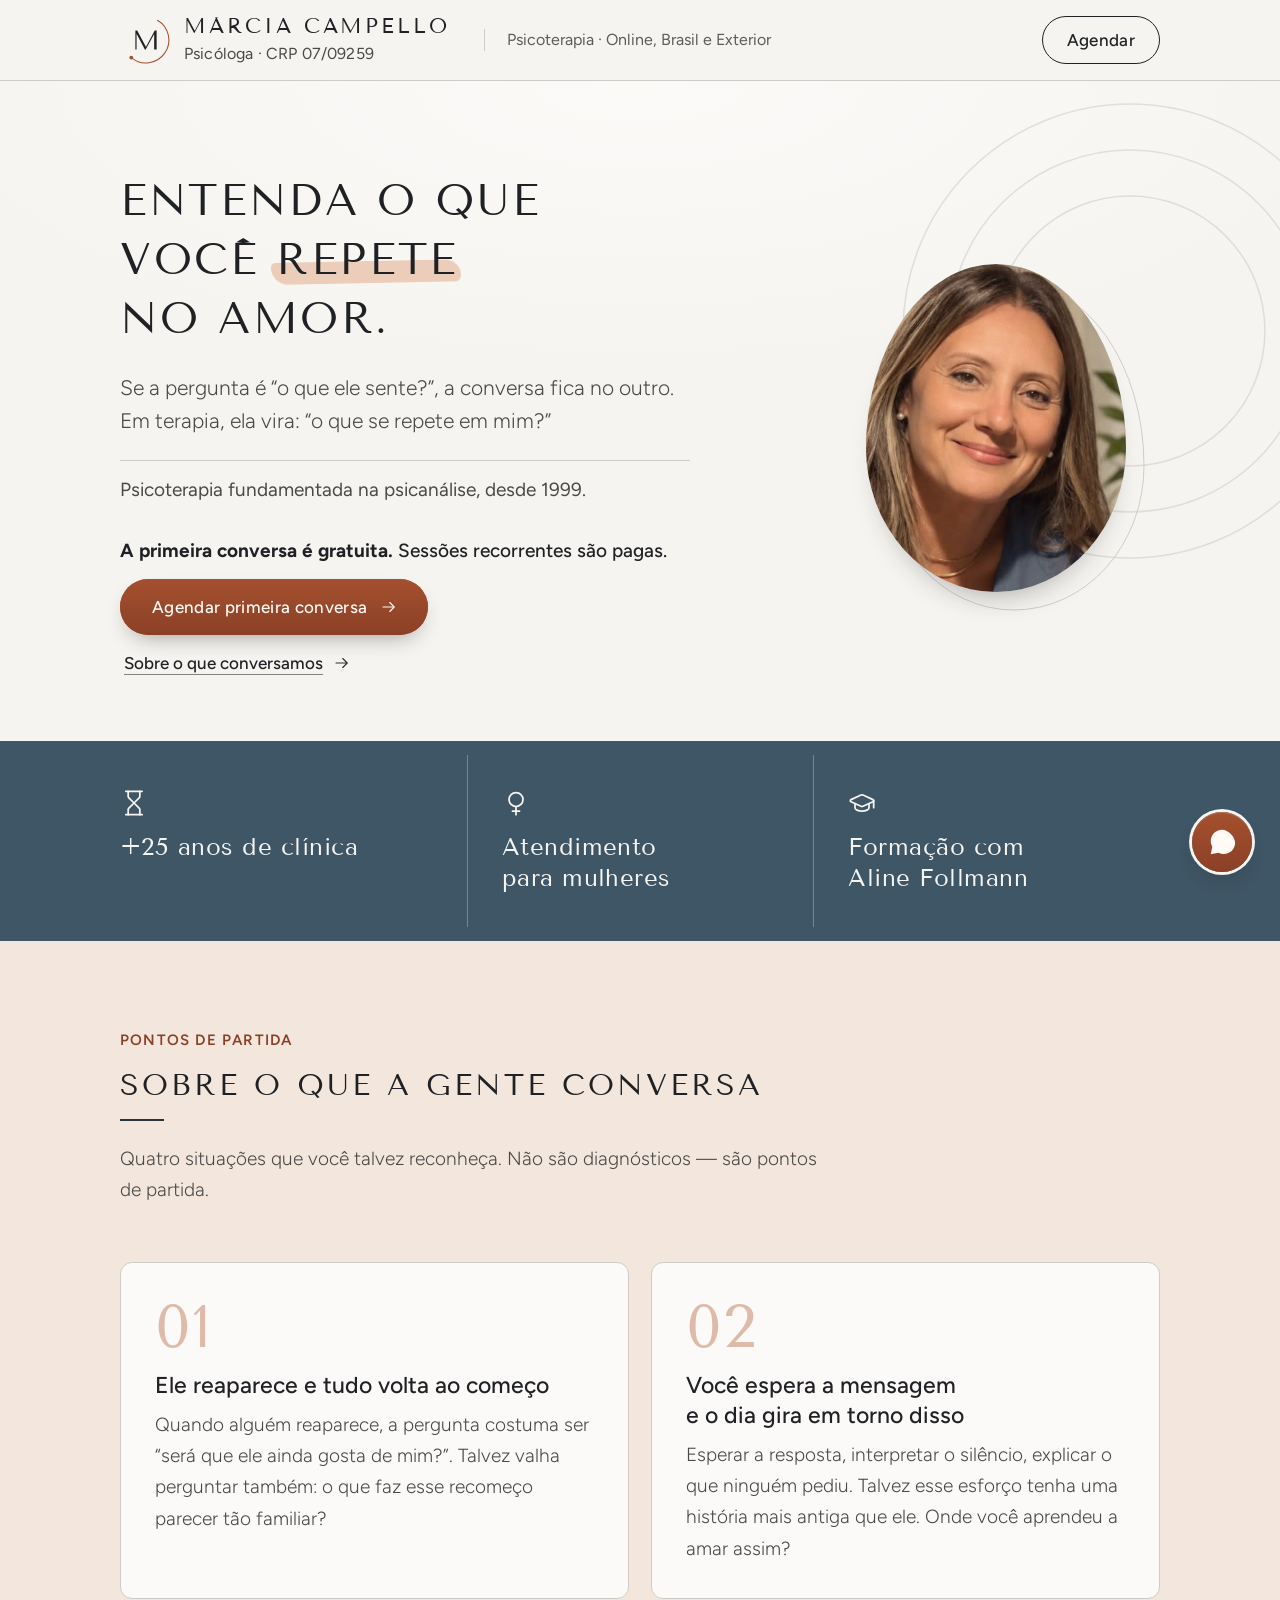
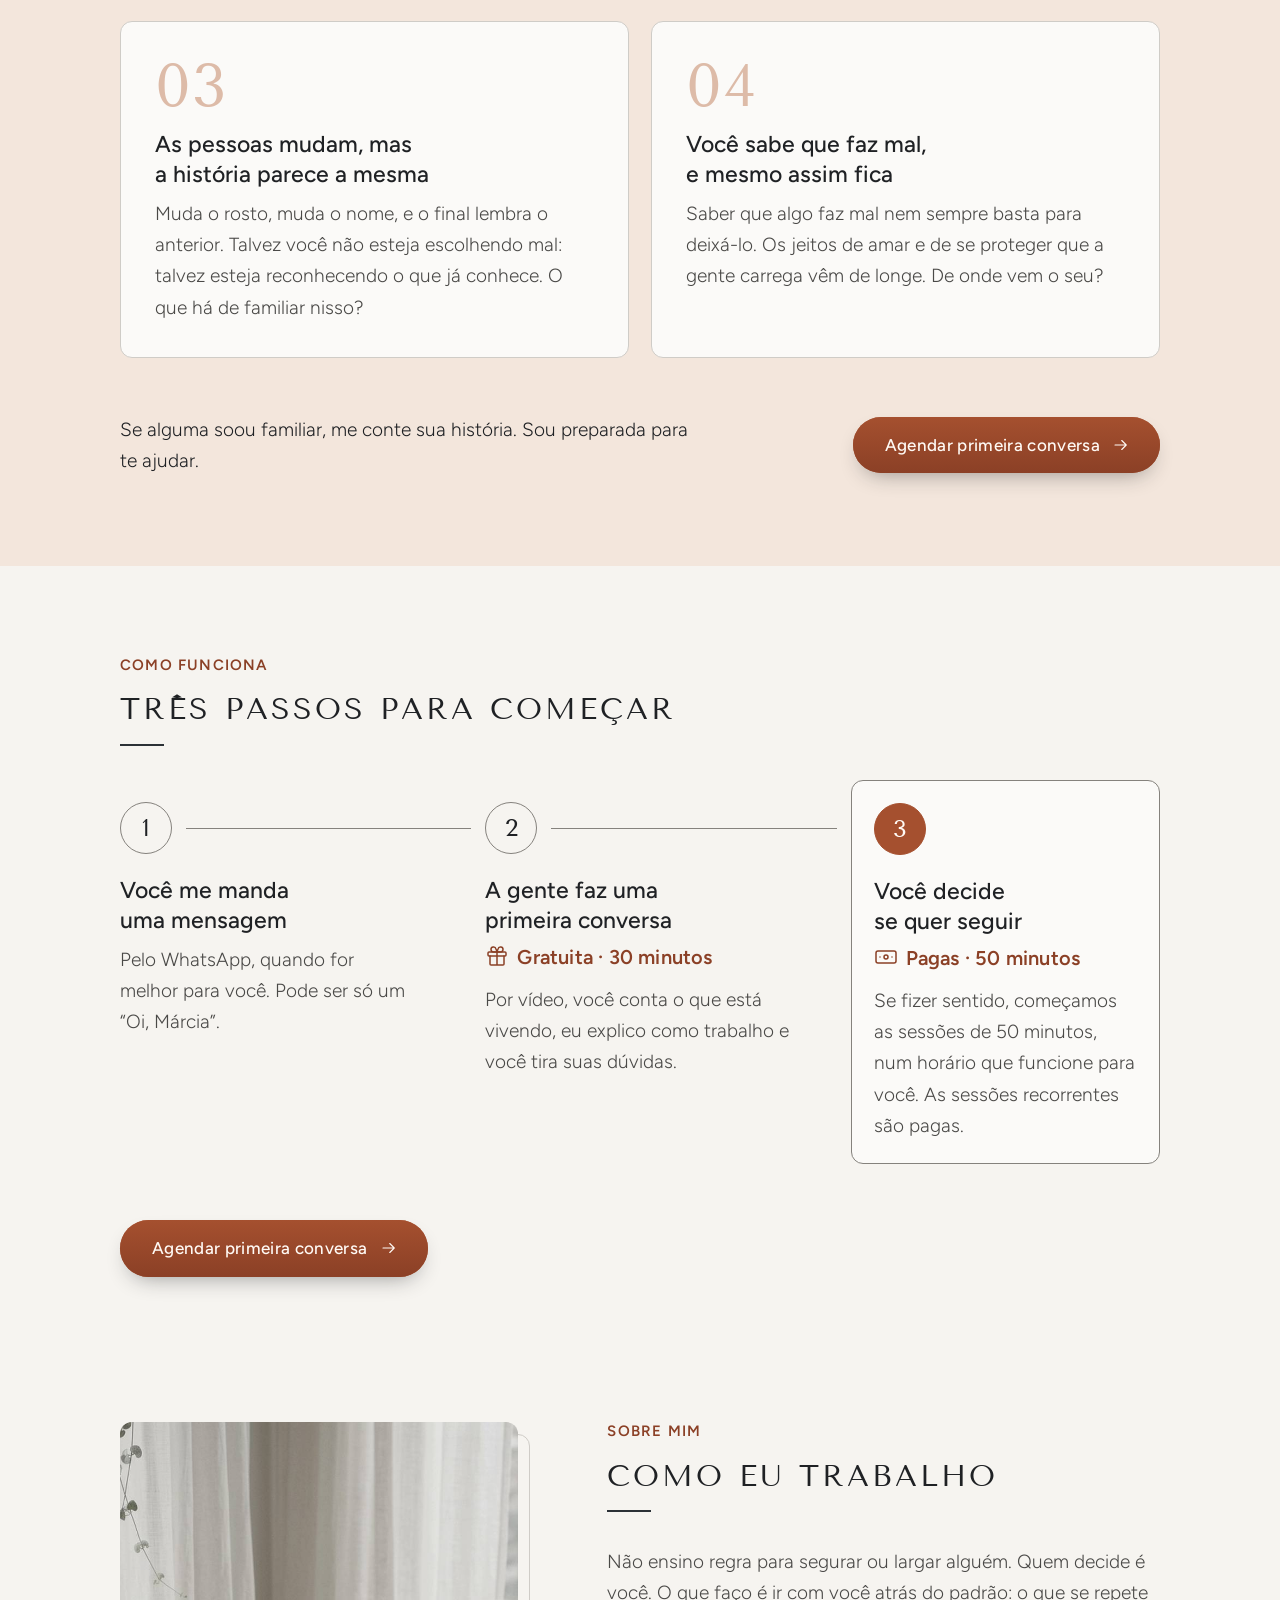
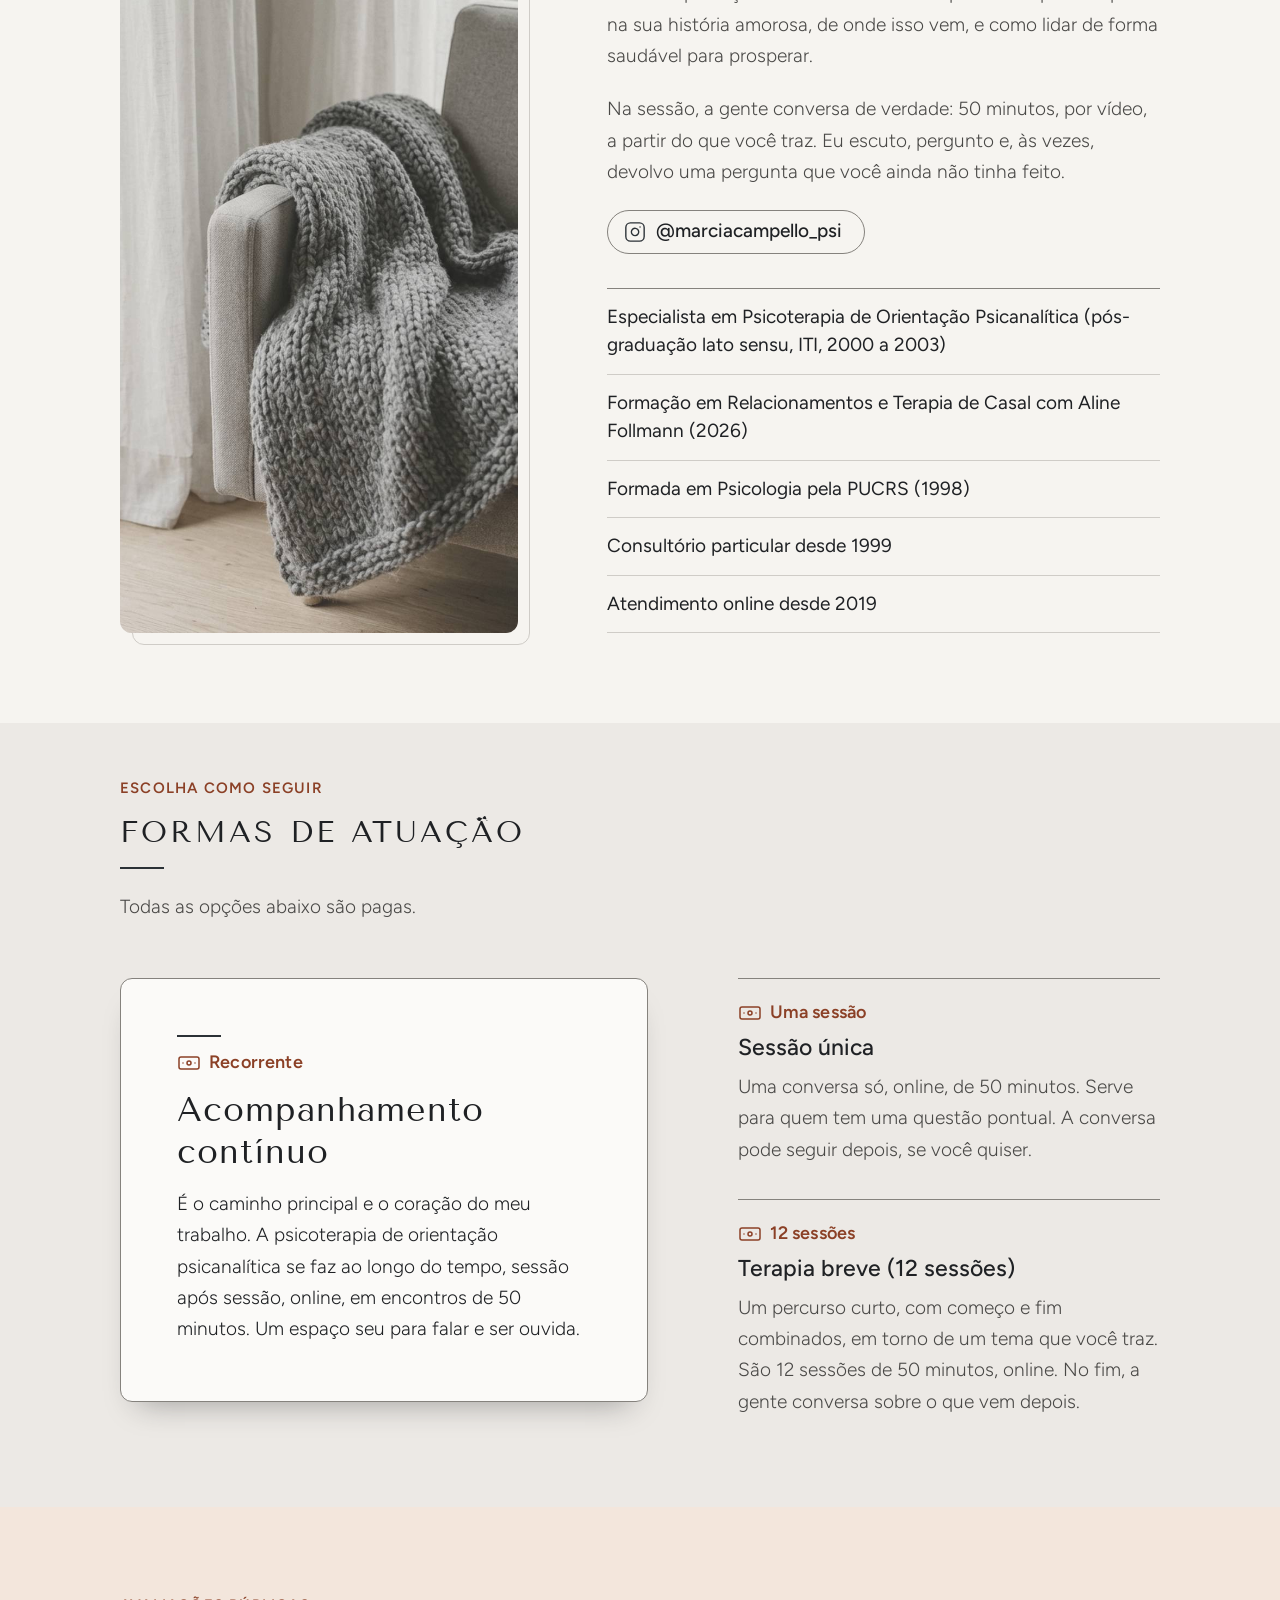
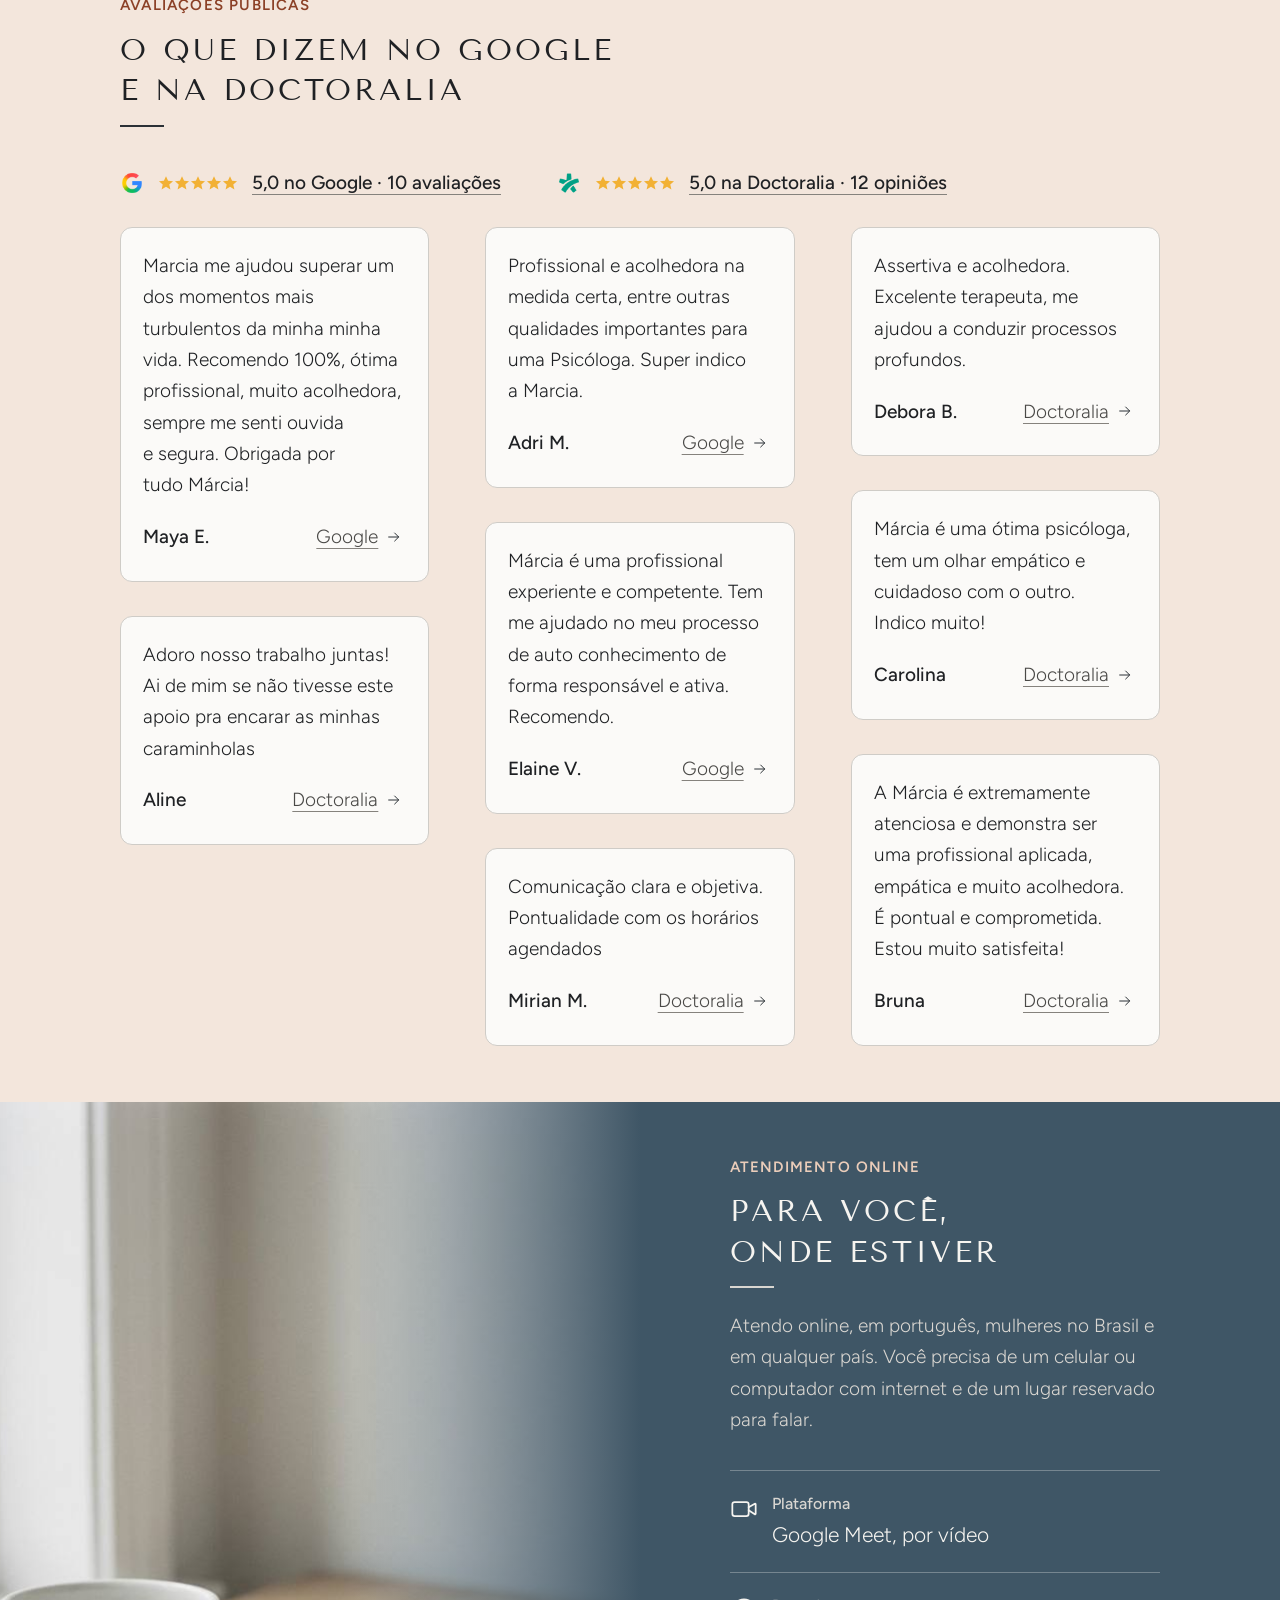
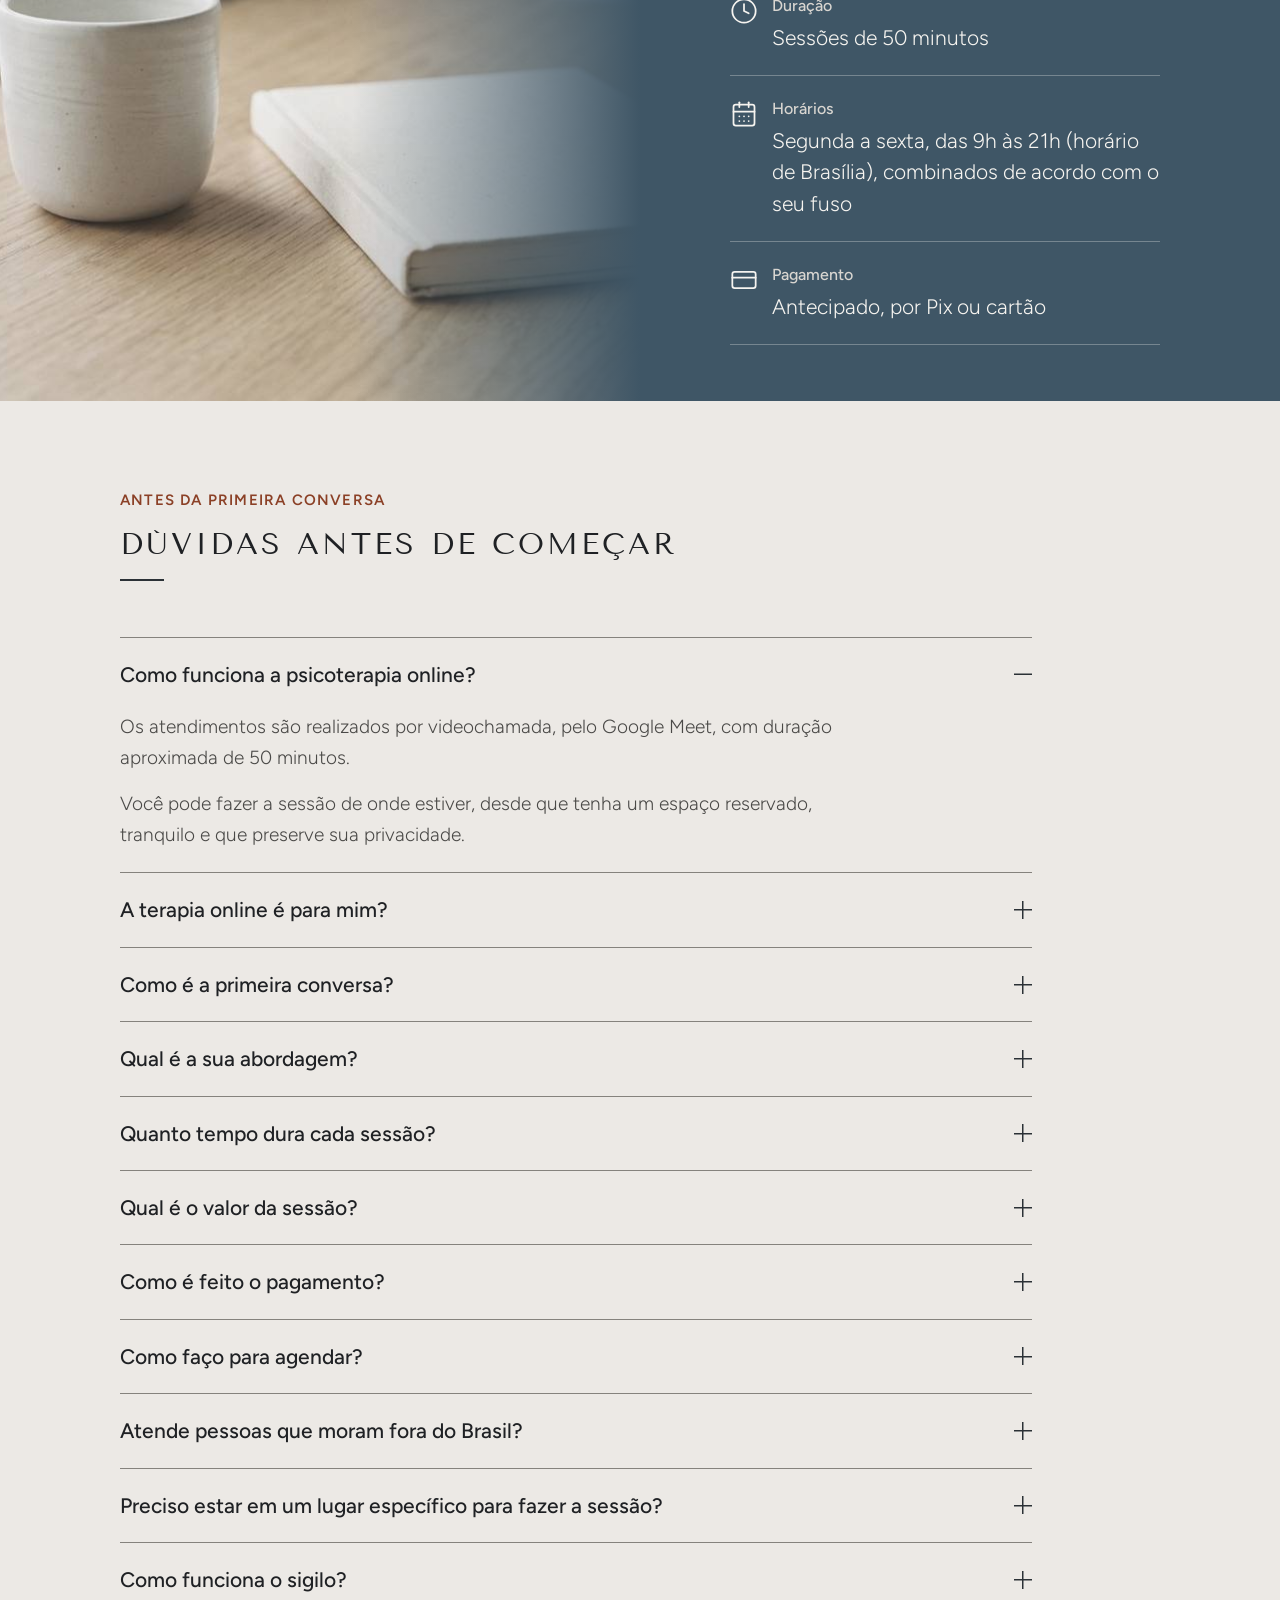
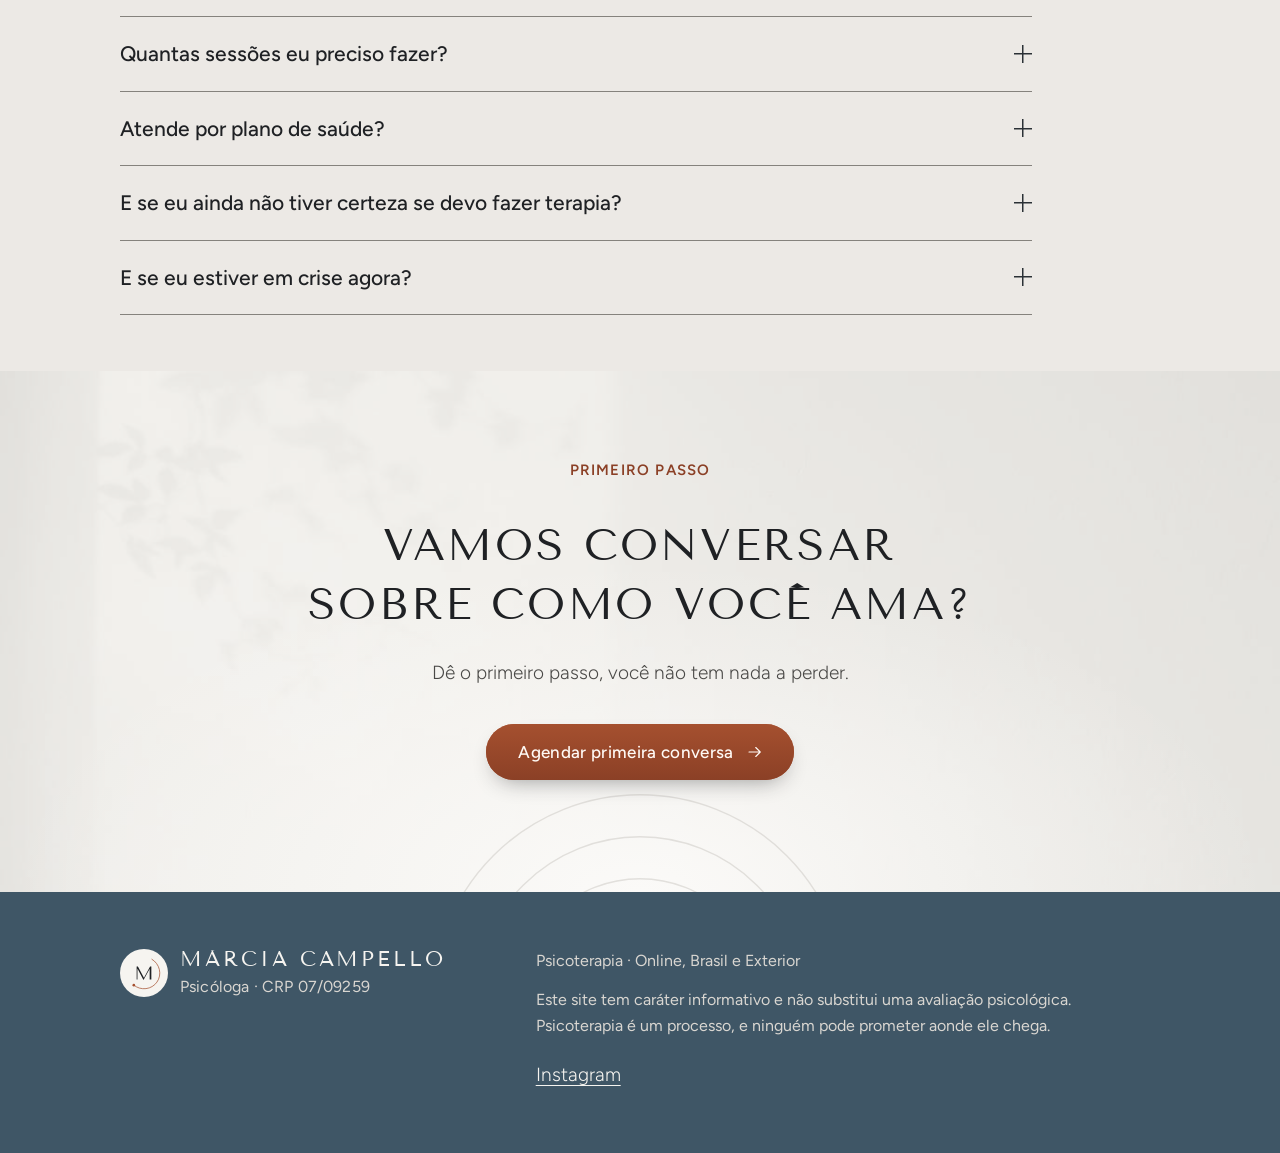
==== commit 71faa209: "modal sem psicanalise e sem 100% online; bullets em negrito; nova ordem das secoes" ====
--- a/index.html
+++ b/index.html
@@ -29,7 +29,7 @@
 <meta name="twitter:description" content="Psicoterapia de orientação psicanalítica, com consultório desde 1999. Márcia Campello, Psicóloga, CRP 07/09259. Online, Brasil e Exterior.">
 <meta name="twitter:image" content="https://marciacampello.com.br/assets/og-marcia-1200x630.png">
 
-<!-- GTM-PONTO-DE-INSERCAO (head): ainda sem container. Quando o container existir, colar aqui o script do GTM e, logo depois da abertura do body, o noscript. Anotado no README. -->
+<script>(function(w,d,s,l,i){w[l]=w[l]||[];w[l].push({'gtm.start':new Date().getTime(),event:'gtm.js'});var f=d.getElementsByTagName(s)[0],j=d.createElement(s),dl=l!='dataLayer'?'&l='+l:'';j.async=true;j.src='https://www.googletagmanager.com/gtm.js?id='+i+dl;f.parentNode.insertBefore(j,f);})(window,document,'script','dataLayer','GTM-W85V49NV');</script>
 
 <link rel="preload" href="assets/fonts/TenorSans.ttf" as="font" type="font/ttf" crossorigin>
 <link rel="preload" href="assets/fonts/Figtree.ttf" as="font" type="font/ttf" crossorigin>
@@ -114,6 +114,7 @@
 .hero .lede{margin:var(--marcia-e-3) 0 0;max-width:30em}
 .hero .cred{margin:var(--marcia-e-3) 0 0;padding-top:var(--marcia-e-2);border-top:1px solid var(--marcia-hair);max-width:34em;color:var(--marcia-ink-2);font-size:var(--marcia-t-corpo);font-weight:var(--marcia-peso-legenda);line-height:1.55}
 .hero .oferta{margin:var(--marcia-e-4) 0 0;color:var(--marcia-ink);font-size:var(--marcia-t-corpo);font-weight:var(--marcia-peso-botao);line-height:1.4}
+.hero .oferta strong{font-weight:700}
 .hero .acoes{display:flex;flex-wrap:wrap;align-items:center;gap:6px 28px;margin-top:var(--marcia-e-2)}
 /* celular: o rosto vem antes do H1 (order:-1), de 150px de largura (rodada 7; era 120px), alinhado a esquerda com o texto. Desktop volta ao lado (order:0) */
 .moldura{position:relative;order:-1;width:150px;height:191px;justify-self:start}
@@ -156,7 +157,7 @@
 .creds{list-style:none;margin:0;padding:0;border-top:1px solid var(--marcia-hair-forte);max-width:34em}
 .creds li{padding:var(--marcia-e-2) 0;border-bottom:1px solid var(--marcia-hair);color:var(--marcia-ink);font-weight:var(--marcia-peso-legenda);line-height:1.5}
 
-/* ---------- formas: tres formas de atuacao, o acompanhamento continuo em destaque (painel claro, titulo em fonte de titulo) e as duas portas de entrada em regua. Sem icone, sem grade de cartoes iguais ---------- */
+/* ---------- formas: tres formas de atuacao, o acompanhamento continuo em destaque ---------- */
 .formas{border-top:1px solid var(--marcia-hair);padding:var(--marcia-e-5) 0 var(--marcia-e-6)}
 .formas .cab{max-width:38em}
 .formas-lista{list-style:none;margin:var(--marcia-e-5) 0 0;padding:0;display:grid;gap:var(--marcia-e-4)}
@@ -166,6 +167,13 @@
 .principal h3{margin:var(--marcia-e-2) 0 var(--marcia-e-2);font-family:var(--marcia-display);font-weight:400;font-size:clamp(26px,3vw,34px);letter-spacing:.03em;line-height:1.25}
 .principal p{color:var(--marcia-ink)}
 .principal .filete-g{margin:0}
+.passo-tipo,.forma-tipo{display:flex;align-items:flex-start;gap:8px;width:max-content;max-width:100%;margin:0 0 var(--marcia-e-2);font-weight:600;line-height:1.3;letter-spacing:.01em;color:var(--marcia-accent-deep)}
+.passo-tipo{font-size:20px}
+.forma-tipo{font-size:18px;margin-bottom:var(--marcia-e-1)}
+.passo-tipo .tipo-icone,.forma-tipo .tipo-icone{width:24px;height:24px;flex:none}
+.passo-tipo>span,.forma-tipo>span{min-width:0}
+.formas-aviso{margin:var(--marcia-e-3) 0 0;color:var(--marcia-ink-2)}
+.principal .forma-tipo{margin-top:var(--marcia-e-2)}
 
 /* ---------- prova: o que dizem no Google e na Doctoralia. Texto literal, nome e inicial, sem data. Sem cartao: regua em cima de cada fala.
    Celular: faixa que rola para o lado com a proxima fala aparecendo e uma dica escrita. Desktop: tres colunas, tudo a vista ---------- */
@@ -316,7 +324,7 @@
 /* ---------- faq: cinza ---------- */
 .faq{background:var(--marcia-paper-2)}
 
-/* ---------- como-funciona (rodada 8): papel, entre a argila da prova e o azul do local. Tres passos com numero em circulo fino (traco da marca, nada de cartao)
+/* ---------- como-funciona: papel, apos servicos. Tres passos com numero em circulo fino
    e um fio entre os circulos. Celular: coluna, circulo a esquerda. Desktop: tres colunas, o fio corre na horizontal ---------- */
 .como-funciona{background:var(--marcia-paper);padding:var(--marcia-e-6) 0}
 .como-funciona .cab{max-width:38em}
@@ -327,6 +335,10 @@
 .passo:not(:last-child)::after{content:"";position:absolute;left:26px;top:60px;bottom:8px;width:1px;background:var(--marcia-hair-forte)}
 .passo h3{margin:6px 0 var(--marcia-e-1)}
 .passo p{margin:0;color:var(--marcia-ink-2)}
+.passo.passo-pago{padding:var(--marcia-e-3);background:var(--marcia-surface);border:1px solid var(--marcia-hair-forte);border-radius:var(--marcia-r-campo)}
+.passo:nth-child(n+2) .num{grid-row:1 / span 3}
+.passo h3,.passo .passo-tipo,.passo p{grid-column:2}
+.passo-pago .num{color:var(--marcia-on-accent);background:var(--marcia-accent);border-color:var(--marcia-accent)}
 .como-funciona .btn{margin-top:var(--marcia-e-5)}
 
 /* ---------- local: split azul com a imagem da xicara ---------- */
@@ -361,6 +373,8 @@
   .passo .num{margin-bottom:var(--marcia-e-3)}
   .passo:not(:last-child)::after{left:66px;right:calc(var(--marcia-e-5) * -1 + 14px);top:26px;bottom:auto;width:auto;height:1px}
   .passo h3{margin:0 0 var(--marcia-e-1)}
+  .passo-pago{margin-top:calc(var(--marcia-e-3) * -1)}
+  .passo h3,.passo .passo-tipo,.passo p{grid-column:auto}
   .autoridade li{border-left-color:var(--marcia-blue-line)}
   .porque .wrap{grid-template-areas:"cab texto" "creds texto" "img img"}
   .porque .amb{grid-area:img}
@@ -386,6 +400,7 @@
   .cta-final h2{font-size:clamp(34px,8vw,38px);letter-spacing:.04em}
   .porque .amb{order:-1;margin:calc(var(--marcia-e-5) * -1) calc(var(--wrap-pad) * -1) 0;border-radius:0}
 }
+@media (max-width:400px){.passo{column-gap:var(--marcia-e-2)}.passo-pago{grid-template-columns:44px minmax(0,1fr)}.passo-pago .num{width:44px;height:44px}}
 </style>
 <style>
 /* widget:inicio */
@@ -504,11 +519,27 @@
 #wa-modal .notice .num,#wa-modal .num-reinforce b{font-family:var(--marcia-body);font-weight:500}
 #wa-modal .num-reinforce{font-size:1rem;color:var(--marcia-ink-2)}
 #wa-modal .back{font-size:1rem;min-height:44px;color:var(--marcia-ink-2);text-decoration:underline;text-underline-offset:3px}
+#wa-modal .wa-beneficios{display:grid;gap:10px;list-style:none;padding:0;margin:0 0 1.25rem;color:var(--marcia-ink);font-size:1rem;line-height:1.5}
+#wa-modal .wa-beneficios li{display:flex;align-items:flex-start;gap:10px;min-width:0}
+#wa-modal .wa-beneficios strong{min-width:0;font-weight:700}
+#wa-modal .wa-beneficios svg{width:20px;height:20px;flex:none;margin-top:2px;color:var(--marcia-accent-deep)}
 @media (max-height:700px){
   #wa-modal .whead{padding-top:1.5rem;gap:.7rem}
   #wa-modal .avatar{width:72px;height:72px}
   #wa-modal .wbody{padding-top:1.25rem}
   #wa-modal .lead-line{margin-bottom:1rem}
+}
+@media (max-height:760px){
+  #wa-modal .whead{padding:14px 1.25rem 12px;gap:8px}
+  #wa-modal .avatar{width:56px;height:56px}
+  #wa-modal .who{gap:2px}
+  #wa-modal .online{padding:8px 1rem}
+  #wa-modal .wbody{padding:14px 1.25rem 16px}
+  #wa-modal .lead-line{margin-bottom:10px}
+  #wa-modal .wa-beneficios{gap:8px;margin-bottom:14px}
+  #wa-modal .field input{height:48px}
+  #wa-modal .wa-hint{margin-bottom:14px}
+  #wa-modal .wa-actions{position:sticky;bottom:0;z-index:2;margin:0 -1.25rem -16px;padding:8px 1.25rem 16px;background:var(--marcia-surface)}
 }
 /* float do desktop: terracota da marca, so a partir de 880px (no celular quem assume e o sticky). Anel off-white de 3px: sem ele o botao some sobre as faixas azuis (3:1) */
 .wafloat{display:none;right:28px;bottom:28px;width:60px;height:60px;background:var(--marcia-cta-gradient);box-shadow:0 0 0 3px var(--marcia-paper),var(--marcia-sombra-btn);transition:transform var(--marcia-dur) var(--marcia-ease),box-shadow var(--marcia-dur) var(--marcia-ease)}
@@ -520,7 +551,7 @@
 </style>
 </head>
 <body>
-<!-- GTM-PONTO-DE-INSERCAO (body): o noscript do GTM entra aqui, logo na abertura do body. -->
+<noscript><iframe src="https://www.googletagmanager.com/ns.html?id=GTM-W85V49NV" height="0" width="0" style="display:none;visibility:hidden"></iframe></noscript>
 <script>document.documentElement.classList.add('js');</script>
 <a class="pular" href="#conteudo">Pular para o conteúdo</a>
 
@@ -545,9 +576,9 @@
       <h1>Entenda o que você <span class="mt">repete</span> no amor.</h1>
       <p class="lede">Se a pergunta é “o que ele sente?”, a conversa fica no outro. Em terapia, ela vira: “o que se repete em mim?”</p>
       <p class="cred">Psicoterapia fundamentada na psicanálise, desde 1999.</p>
-      <p class="oferta">A primeira conversa tem 30 minutos e é gratuita.</p>
+      <p class="oferta"><strong>A primeira conversa é gratuita.</strong> Sessões recorrentes são pagas.</p>
       <div class="acoes">
-        <button class="btn" type="button" data-wa>Agendar conversa gratuita <svg class="seta-b" viewBox="0 0 24 24" aria-hidden="true"><path d="M4 12h15M13 6l6 6-6 6" fill="none" stroke="currentColor" stroke-width="1.5" stroke-linecap="round" stroke-linejoin="round"/></svg></button>
+        <button class="btn" type="button" data-wa>Agendar primeira conversa <svg class="seta-b" viewBox="0 0 24 24" aria-hidden="true"><path d="M4 12h15M13 6l6 6-6 6" fill="none" stroke="currentColor" stroke-width="1.5" stroke-linecap="round" stroke-linejoin="round"/></svg></button>
         <a class="link-seta" href="#servicos">Sobre o que conversamos <svg class="seta" viewBox="0 0 24 24" aria-hidden="true"><path d="M4 12h15M13 6l6 6-6 6" fill="none" stroke="currentColor" stroke-width="1.5" stroke-linecap="round" stroke-linejoin="round"/></svg></a>
       </div>
     </div>
@@ -586,8 +617,24 @@
     </ul>
     <div class="fecho">
       <p>Se alguma soou familiar, me conte sua história. Sou preparada para te ajudar.</p>
-      <button class="btn" type="button" data-wa>Agendar conversa gratuita <svg class="seta-b" viewBox="0 0 24 24" aria-hidden="true"><path d="M4 12h15M13 6l6 6-6 6" fill="none" stroke="currentColor" stroke-width="1.5" stroke-linecap="round" stroke-linejoin="round"/></svg></button>
-    </div>
+      <button class="btn" type="button" data-wa>Agendar primeira conversa <svg class="seta-b" viewBox="0 0 24 24" aria-hidden="true"><path d="M4 12h15M13 6l6 6-6 6" fill="none" stroke="currentColor" stroke-width="1.5" stroke-linecap="round" stroke-linejoin="round"/></svg></button>
+    </div>
+  </div>
+</section>
+
+<section class="como-funciona" data-bloco="como-funciona">
+  <div class="wrap">
+    <div class="cab">
+      <span class="rotulo">Como funciona</span>
+      <h2>Três passos para começar</h2>
+      <span class="filete-g" role="presentation"></span>
+    </div>
+    <ol class="passos">
+      <li class="passo reveal"><span class="num" aria-hidden="true">1</span><h3>Você me manda uma mensagem</h3><p>Pelo WhatsApp, quando for melhor para você. Pode ser só um “Oi, Márcia”.</p></li>
+      <li class="passo reveal"><span class="num" aria-hidden="true">2</span><h3>A gente faz uma primeira conversa</h3><span class="passo-tipo"><svg class="tipo-icone" viewBox="0 0 24 24" fill="none" stroke="currentColor" stroke-width="1.5" stroke-linecap="round" stroke-linejoin="round" aria-hidden="true"><rect x="3" y="8" width="18" height="4" rx="1"/><path d="M5 12v8a1 1 0 0 0 1 1h12a1 1 0 0 0 1-1v-8M12 8v13M12 8H8.5a2.5 2.5 0 1 1 2.45-3c.53 1.05 1.05 3 1.05 3ZM12 8h3.5a2.5 2.5 0 1 0-2.45-3C12.52 6.05 12 8 12 8Z"/></svg><span>Gratuita · 30 minutos</span></span><p>Por vídeo, você conta o que está vivendo, eu explico como trabalho e você tira suas dúvidas.</p></li>
+      <li class="passo passo-pago reveal"><span class="num" aria-hidden="true">3</span><h3>Você decide se quer seguir</h3><span class="passo-tipo"><svg class="tipo-icone" viewBox="0 0 24 24" fill="none" stroke="currentColor" stroke-width="1.5" stroke-linecap="round" stroke-linejoin="round" aria-hidden="true"><rect x="2" y="6" width="20" height="12" rx="2"/><circle cx="12" cy="12" r="2"/><path d="M6 12h.01M18 12h.01"/></svg><span>Pagas · 50 minutos</span></span><p>Se fizer sentido, começamos as sessões de 50 minutos, num horário que funcione para você. As sessões recorrentes são pagas.</p></li>
+    </ol>
+    <button class="btn" type="button" data-wa>Agendar primeira conversa <svg class="seta-b" viewBox="0 0 24 24" aria-hidden="true"><path d="M4 12h15M13 6l6 6-6 6" fill="none" stroke="currentColor" stroke-width="1.5" stroke-linecap="round" stroke-linejoin="round"/></svg></button>
   </div>
 </section>
 
@@ -617,14 +664,15 @@
 <section class="formas" data-bloco="formas">
   <div class="wrap">
     <div class="cab">
-      <span class="rotulo">Por onde começar</span>
+      <span class="rotulo">Escolha como seguir</span>
       <h2>Formas de atuação</h2>
       <span class="filete-g" role="presentation"></span>
+      <p class="formas-aviso">Todas as opções abaixo são pagas.</p>
     </div>
     <ul class="formas-lista">
-      <li class="forma principal reveal" data-principal><span class="filete-g" role="presentation"></span><h3>Acompanhamento contínuo</h3><p>É o caminho principal e o coração do meu trabalho. A psicoterapia de orientação psicanalítica se faz ao longo do tempo, sessão após sessão, online, em encontros de 50 minutos. Um espaço seu para falar e ser ouvida.</p></li>
-      <li class="forma reveal"><h3>Sessão única</h3><p>Uma conversa só, online, de 50 minutos. Serve para quem tem uma questão pontual. A conversa pode seguir depois, se você quiser.</p></li>
-      <li class="forma reveal"><h3>Terapia breve (12 sessões)</h3><p>Um percurso curto, com começo e fim combinados, em torno de um tema que você traz. São 12 sessões de 50 minutos, online. No fim, a gente conversa sobre o que vem depois.</p></li>
+      <li class="forma principal reveal" data-principal><span class="filete-g" role="presentation"></span><span class="forma-tipo"><svg class="tipo-icone" viewBox="0 0 24 24" fill="none" stroke="currentColor" stroke-width="1.5" stroke-linecap="round" stroke-linejoin="round" role="img" aria-label="Atendimento pago"><title>Atendimento pago</title><rect x="2" y="6" width="20" height="12" rx="2"/><circle cx="12" cy="12" r="2"/><path d="M6 12h.01M18 12h.01"/></svg><span>Recorrente</span></span><h3>Acompanhamento contínuo</h3><p>É o caminho principal e o coração do meu trabalho. A psicoterapia de orientação psicanalítica se faz ao longo do tempo, sessão após sessão, online, em encontros de 50 minutos. Um espaço seu para falar e ser ouvida.</p></li>
+      <li class="forma reveal"><span class="forma-tipo"><svg class="tipo-icone" viewBox="0 0 24 24" fill="none" stroke="currentColor" stroke-width="1.5" stroke-linecap="round" stroke-linejoin="round" role="img" aria-label="Atendimento pago"><title>Atendimento pago</title><rect x="2" y="6" width="20" height="12" rx="2"/><circle cx="12" cy="12" r="2"/><path d="M6 12h.01M18 12h.01"/></svg><span>Uma sessão</span></span><h3>Sessão única</h3><p>Uma conversa só, online, de 50 minutos. Serve para quem tem uma questão pontual. A conversa pode seguir depois, se você quiser.</p></li>
+      <li class="forma reveal"><span class="forma-tipo"><svg class="tipo-icone" viewBox="0 0 24 24" fill="none" stroke="currentColor" stroke-width="1.5" stroke-linecap="round" stroke-linejoin="round" role="img" aria-label="Atendimento pago"><title>Atendimento pago</title><rect x="2" y="6" width="20" height="12" rx="2"/><circle cx="12" cy="12" r="2"/><path d="M6 12h.01M18 12h.01"/></svg><span>12 sessões</span></span><h3>Terapia breve (12 sessões)</h3><p>Um percurso curto, com começo e fim combinados, em torno de um tema que você traz. São 12 sessões de 50 minutos, online. No fim, a gente conversa sobre o que vem depois.</p></li>
     </ul>
   </div>
 </section>
@@ -656,21 +704,7 @@
   </div>
 </section>
 
-<section class="como-funciona" data-bloco="como-funciona">
-  <div class="wrap">
-    <div class="cab">
-      <span class="rotulo">Como funciona</span>
-      <h2>Três passos para começar</h2>
-      <span class="filete-g" role="presentation"></span>
-    </div>
-    <ol class="passos">
-      <li class="passo reveal"><span class="num" aria-hidden="true">1</span><h3>Você me manda uma mensagem</h3><p>Pelo WhatsApp, quando for melhor para você. Pode ser só um “Oi, Márcia”.</p></li>
-      <li class="passo reveal"><span class="num" aria-hidden="true">2</span><h3>A gente faz uma primeira conversa</h3><p>Gratuita, de 30 minutos, por vídeo. Você conta o que está vivendo, eu explico como trabalho e você tira suas dúvidas.</p></li>
-      <li class="passo reveal"><span class="num" aria-hidden="true">3</span><h3>Você decide se quer seguir</h3><p>Se fizer sentido, a gente combina as sessões de 50 minutos, num horário que funcione para você.</p></li>
-    </ol>
-    <button class="btn" type="button" data-wa>Agendar conversa gratuita <svg class="seta-b" viewBox="0 0 24 24" aria-hidden="true"><path d="M4 12h15M13 6l6 6-6 6" fill="none" stroke="currentColor" stroke-width="1.5" stroke-linecap="round" stroke-linejoin="round"/></svg></button>
-  </div>
-</section>
+
 
 <section class="local" data-bloco="local" data-split>
   <figure class="amb"><img src="fotos/amb-xicara.jpg" width="1200" height="896" alt="" loading="lazy" decoding="async"></figure>
@@ -701,7 +735,7 @@
       <details><summary>Como é a primeira conversa?</summary><p>A primeira conversa é gratuita, tem 30 minutos e é, antes de tudo, um momento para nos conhecermos.</p><p>Você pode falar sobre o que trouxe você até aqui, sobre o que está acontecendo na sua vida e sobre aquilo que gostaria de compreender ou transformar.</p><p>Não precisa chegar sabendo exatamente o que dizer. A partir da sua fala, vamos construindo o caminho do processo terapêutico.</p></details>
       <details><summary>Qual é a sua abordagem?</summary><p>Meu trabalho é fundamentado na psicanálise e na escuta clínica.</p><p>A terapia é um espaço para compreender aquilo que se repete, reconhecer padrões, elaborar experiências e construir novas possibilidades.</p><p>Não se trata de receber respostas prontas ou alguém dizendo a você o que fazer. Trata-se de poder olhar para sua história, suas escolhas e seus modos de se relacionar de uma maneira diferente.</p></details>
       <details><summary>Quanto tempo dura cada sessão?</summary><p>Cada sessão tem duração aproximada de 50 minutos.</p></details>
-      <details><summary>Qual é o valor da sessão?</summary><p>A primeira conversa, de 30 minutos, é gratuita. O valor das sessões eu te passo pelo WhatsApp, junto com os horários disponíveis.</p></details>
+      <details><summary>Qual é o valor da sessão?</summary><p>As sessões recorrentes são pagas. O valor das sessões eu te passo pelo WhatsApp, junto com os horários disponíveis. Somente a primeira conversa, de 30 minutos, é gratuita.</p></details>
       <details><summary>Como é feito o pagamento?</summary><p>Para confirmar o horário escolhido, é solicitado o pagamento antecipado do valor da sessão, via Pix ou cartão.</p></details>
       <details><summary>Como faço para agendar?</summary><p>Você pode entrar em contato comigo pelo WhatsApp e me contar brevemente o que motivou você a buscar terapia neste momento.</p><p>A partir disso, conversamos sobre o processo e verificamos juntas o melhor dia e horário para o seu atendimento.</p></details>
       <details><summary>Atende pessoas que moram fora do Brasil?</summary><p>Sim.</p><p>Os atendimentos são realizados online, em português, para mulheres adultas que estejam no Brasil ou em outros países.</p></details>
@@ -722,8 +756,8 @@
   <div class="wrap">
     <span class="rotulo">Primeiro passo</span>
     <h2>Vamos conversar sobre como você ama?</h2>
-    <p>Mande um Whats, é direto comigo.</p>
-    <button class="btn" type="button" data-wa>Agendar conversa gratuita <svg class="seta-b" viewBox="0 0 24 24" aria-hidden="true"><path d="M4 12h15M13 6l6 6-6 6" fill="none" stroke="currentColor" stroke-width="1.5" stroke-linecap="round" stroke-linejoin="round"/></svg></button>
+    <p>Dê o primeiro passo, você não tem nada a perder.</p>
+    <button class="btn" type="button" data-wa>Agendar primeira conversa <svg class="seta-b" viewBox="0 0 24 24" aria-hidden="true"><path d="M4 12h15M13 6l6 6-6 6" fill="none" stroke="currentColor" stroke-width="1.5" stroke-linecap="round" stroke-linejoin="round"/></svg></button>
   </div>
 </section>
 
@@ -750,9 +784,9 @@
 
 <!-- sticky (mobile) -->
 <div class="sticky">
-  <button class="btn" type="button" data-wa>Agendar conversa gratuita <svg class="seta-b" viewBox="0 0 24 24" aria-hidden="true"><path d="M4 12h15M13 6l6 6-6 6" fill="none" stroke="currentColor" stroke-width="1.5" stroke-linecap="round" stroke-linejoin="round"/></svg></button>
+  <button class="btn" type="button" data-wa>Agendar primeira conversa <svg class="seta-b" viewBox="0 0 24 24" aria-hidden="true"><path d="M4 12h15M13 6l6 6-6 6" fill="none" stroke="currentColor" stroke-width="1.5" stroke-linecap="round" stroke-linejoin="round"/></svg></button>
   <!-- sem JavaScript o widget nao abre: o noscript mostra um link simples. O numero aqui e o UNICO literal fora de WA_PHONE (JS desligado nao le a constante). Trocou o numero ou a mensagem (copy.md, widget.saudacao)? O texto sai do monta.py; o numero troque tambem aqui, o gabarito confere que sao iguais. -->
-  <noscript><a class="btn" href="https://wa.me/5551999524202?text=Oi%2C%20M%C3%A1rcia!%20Vim%20do%20seu%20site%20e%20queria%20saber%20mais%20sobre%20a%20terapia%20com%20voc%C3%AA.">Agendar conversa gratuita</a></noscript>
+  <noscript><a class="btn" href="https://wa.me/5551999524202?text=Oi%2C%20M%C3%A1rcia!%20Vim%20do%20seu%20site%20e%20queria%20saber%20mais%20sobre%20a%20terapia%20com%20voc%C3%AA.">Agendar primeira conversa</a></noscript>
 </div>
 
 <!-- tracker de click id. Fonte unica: marketing-agency/sites/_shared/tracker.snippet.html. Nao editar aqui, editar no canonico. -->
@@ -800,21 +834,26 @@
         <div class="who">
           <span class="nm">Márcia Campello</span>
           <span class="cred">Psicóloga · CRP 07/09259</span>
-          <span class="cred">Psicoterapia fundamentada na psicanálise</span>
         </div>
       </div>
       <div class="online"><svg class="ico" viewBox="0 0 24 24" aria-hidden="true" fill="none" stroke="currentColor" stroke-width="1.5" stroke-linecap="round" stroke-linejoin="round"><path d="m16 13 5.223 3.482a.5.5 0 0 0 .777-.416V7.87a.5.5 0 0 0-.752-.432L16 10.5"/><rect x="2" y="6" width="14" height="12" rx="2"/></svg>Atendimento online · Brasil e Exterior</div>
       <div class="wbody">
-        <div class="lead-line">Agende sua conversa gratuita</div>
+        <div class="lead-line">Agende sua primeira conversa</div>
+<ul class="wa-beneficios">
+          <li><svg viewBox="0 0 24 24" fill="none" stroke="currentColor" stroke-width="1.75" stroke-linecap="round" stroke-linejoin="round" aria-hidden="true"><path d="M20 6 9 17l-5-5"/></svg><strong>Primeira conversa gratuita</strong></li>
+          <li><svg viewBox="0 0 24 24" fill="none" stroke="currentColor" stroke-width="1.75" stroke-linecap="round" stroke-linejoin="round" aria-hidden="true"><path d="M20 6 9 17l-5-5"/></svg><strong>Sessões recorrentes pagas</strong></li>
+        </ul>
         <label class="field">
           <span class="lbl">Seu WhatsApp</span>
           <input id="wa-phone" type="tel" inputmode="tel" placeholder="(00) 0 0000-0000" autocomplete="tel" data-1p-ignore data-lpignore="true" aria-describedby="wa-dica" data-wa-err="Digite com DDD, como 51 9 9999-9999. De fora do Brasil, comece com + e o código do país.">
         </label>
         <p class="wa-hint" id="wa-dica">Fora do Brasil? Comece com + e o código do país.</p>
+        <div class="wa-actions">
         <button class="btn" id="wa-go" type="button">
           <svg class="wa-ic" viewBox="0 0 24 24" fill="#fff" aria-hidden="true"><path d="M17.5 14.4c-.3-.15-1.8-.9-2-1s-.5-.15-.7.15-.8 1-1 1.2-.35.2-.65.05a8.1 8.1 0 0 1-2.4-1.5 9 9 0 0 1-1.65-2.05c-.15-.3 0-.45.15-.6l.45-.5c.15-.2.2-.3.3-.5s0-.4 0-.55-.7-1.65-.95-2.25-.5-.5-.7-.5h-.6c-.2 0-.55.05-.85.35a3.6 3.6 0 0 0-1.1 2.65 6.3 6.3 0 0 0 1.3 3.3 14.3 14.3 0 0 0 5.5 4.85c.75.3 1.35.5 1.8.65.75.25 1.45.2 2 .1.6-.1 1.8-.75 2.05-1.45s.25-1.35.2-1.45-.25-.2-.55-.35zM12 2a10 10 0 0 0-8.6 15L2 22l5.2-1.4A10 10 0 1 0 12 2z"/></svg>
           Continuar no WhatsApp
         </button>
+        </div>
       </div>
     </div>
     <!-- tela 2: aviso de "número desconhecido" -->
